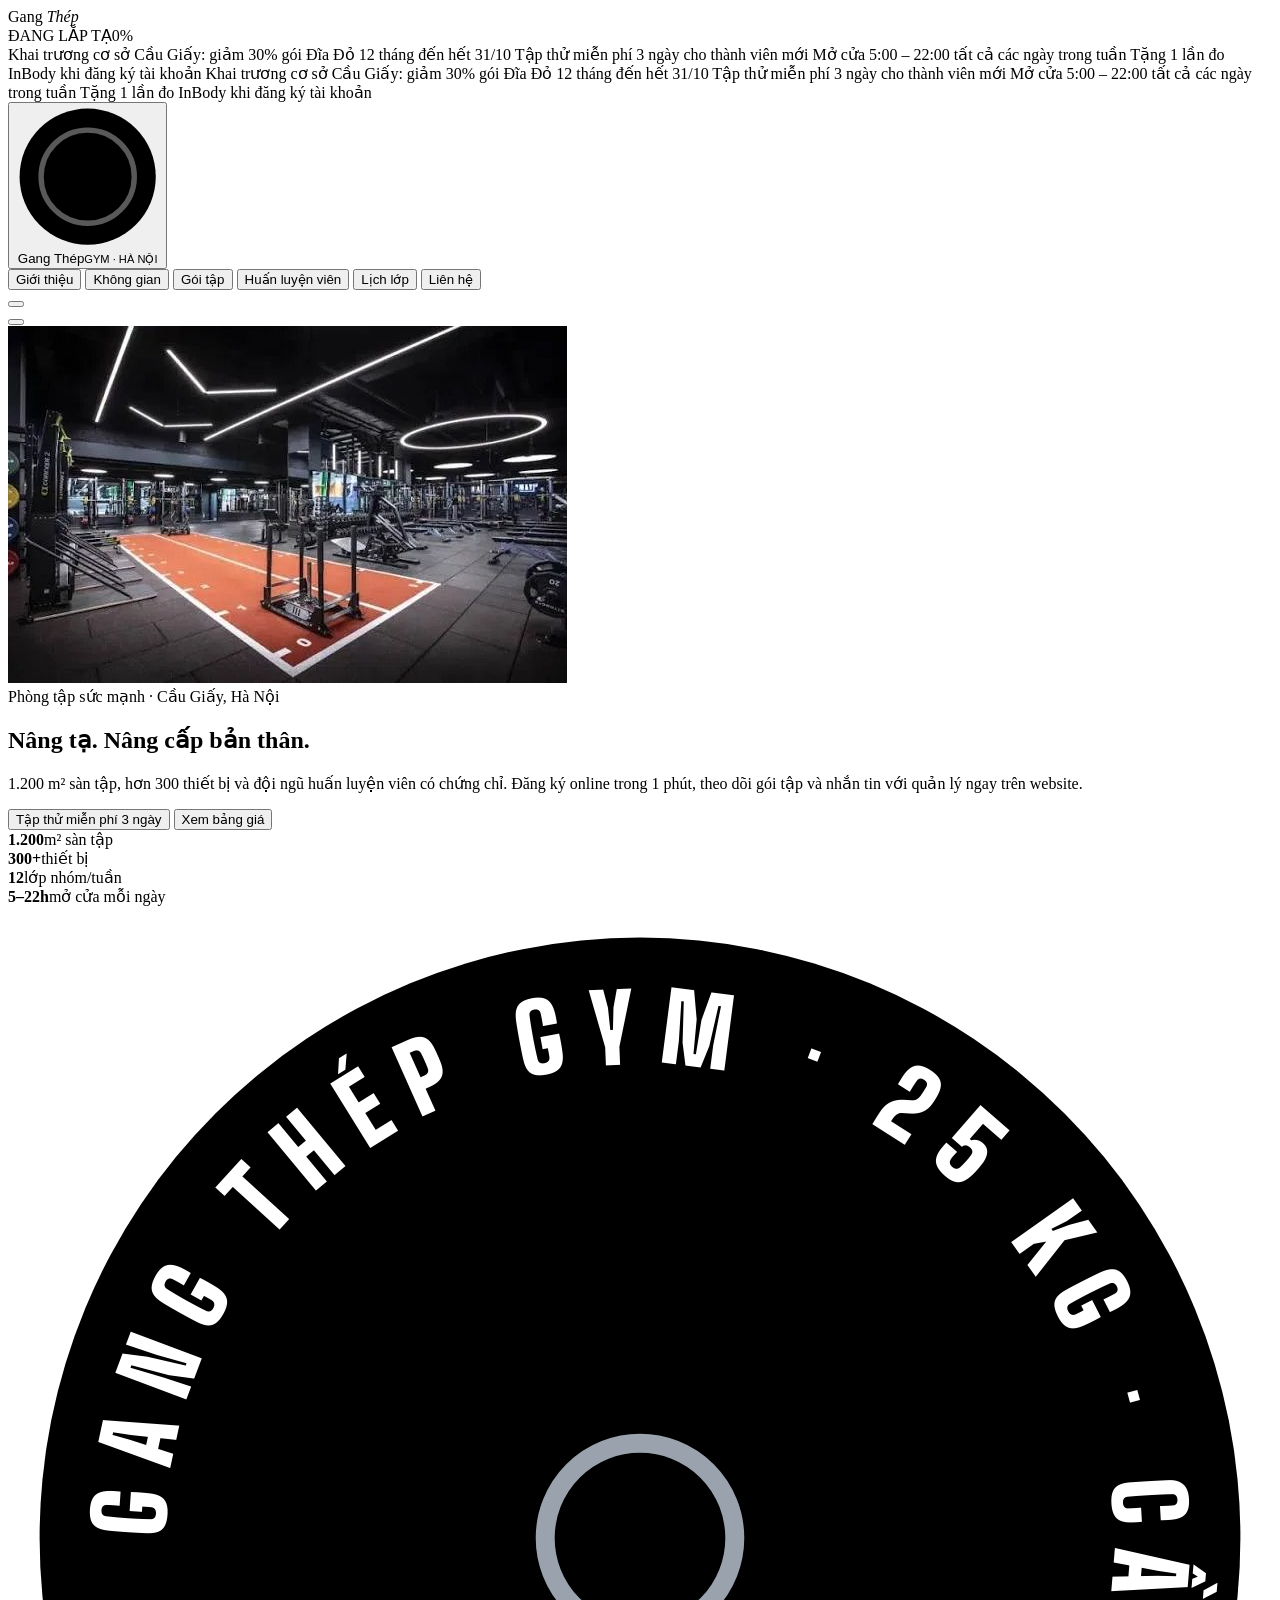
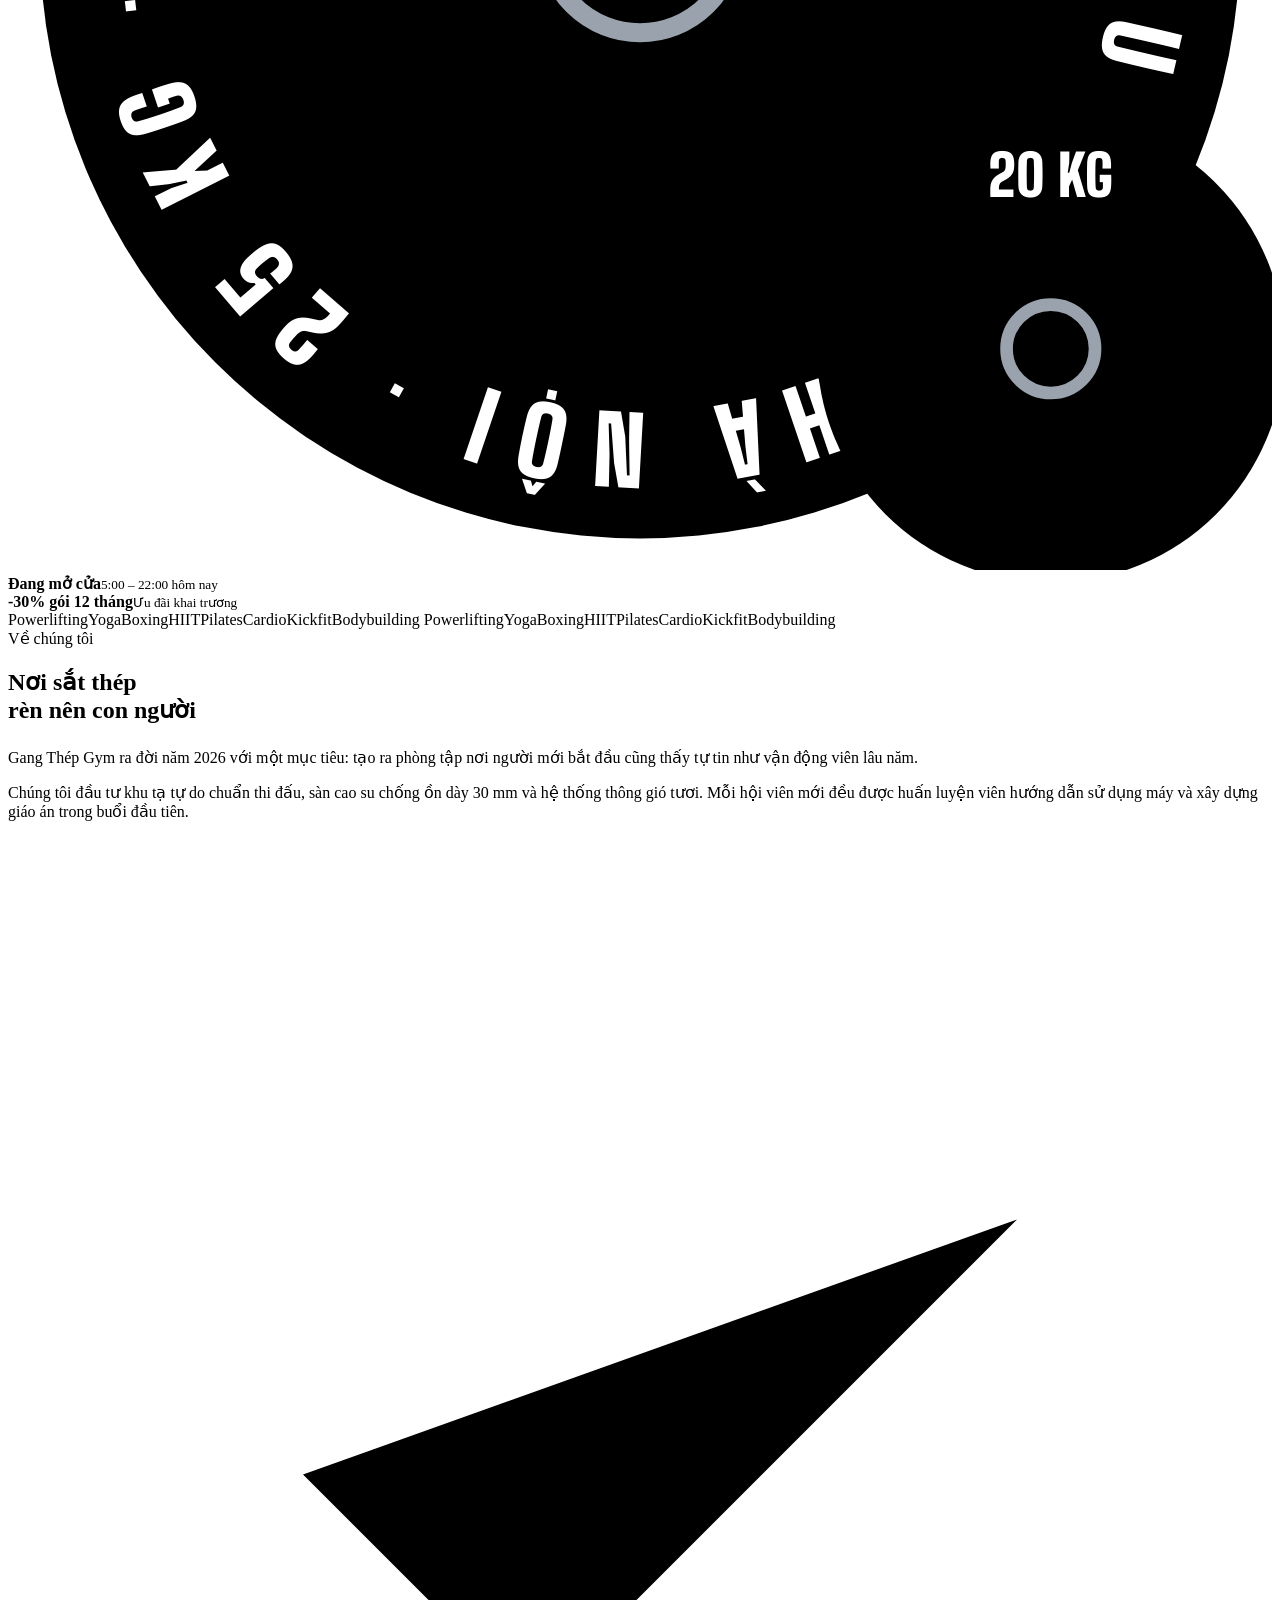
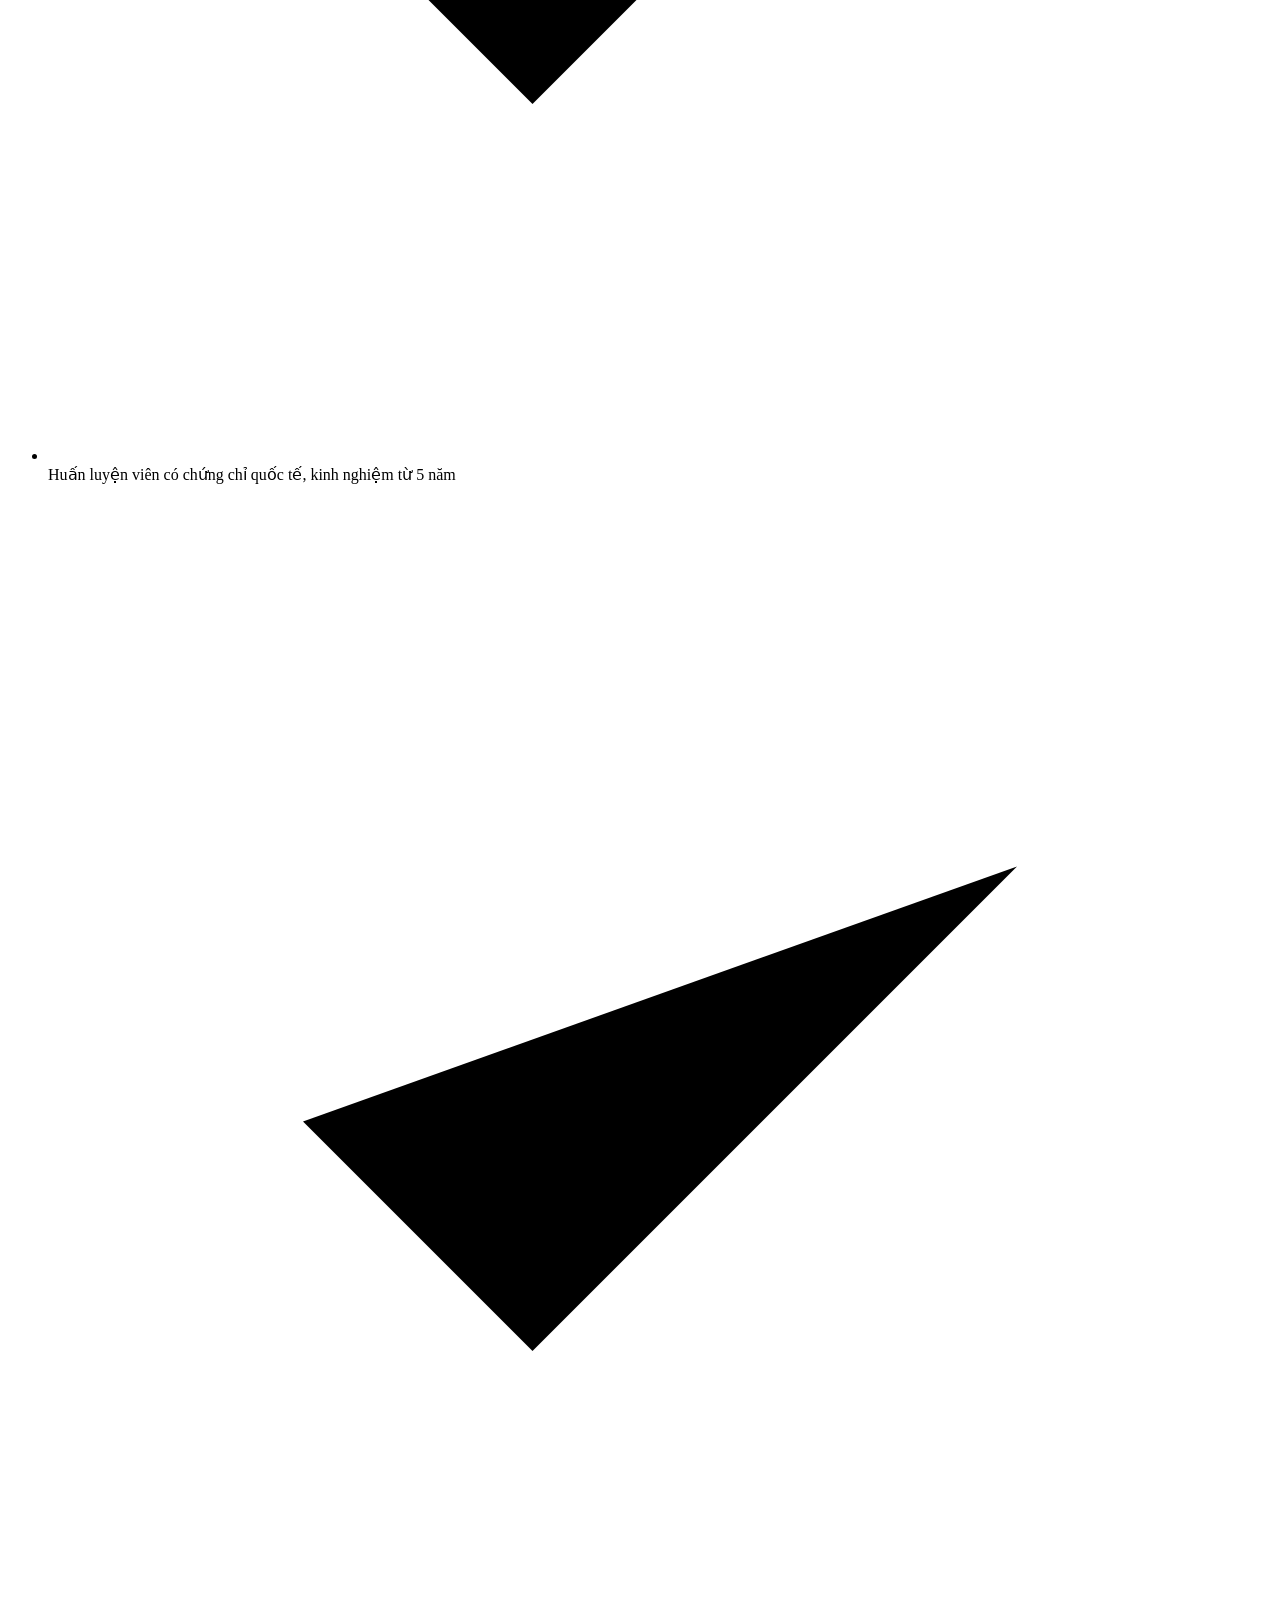
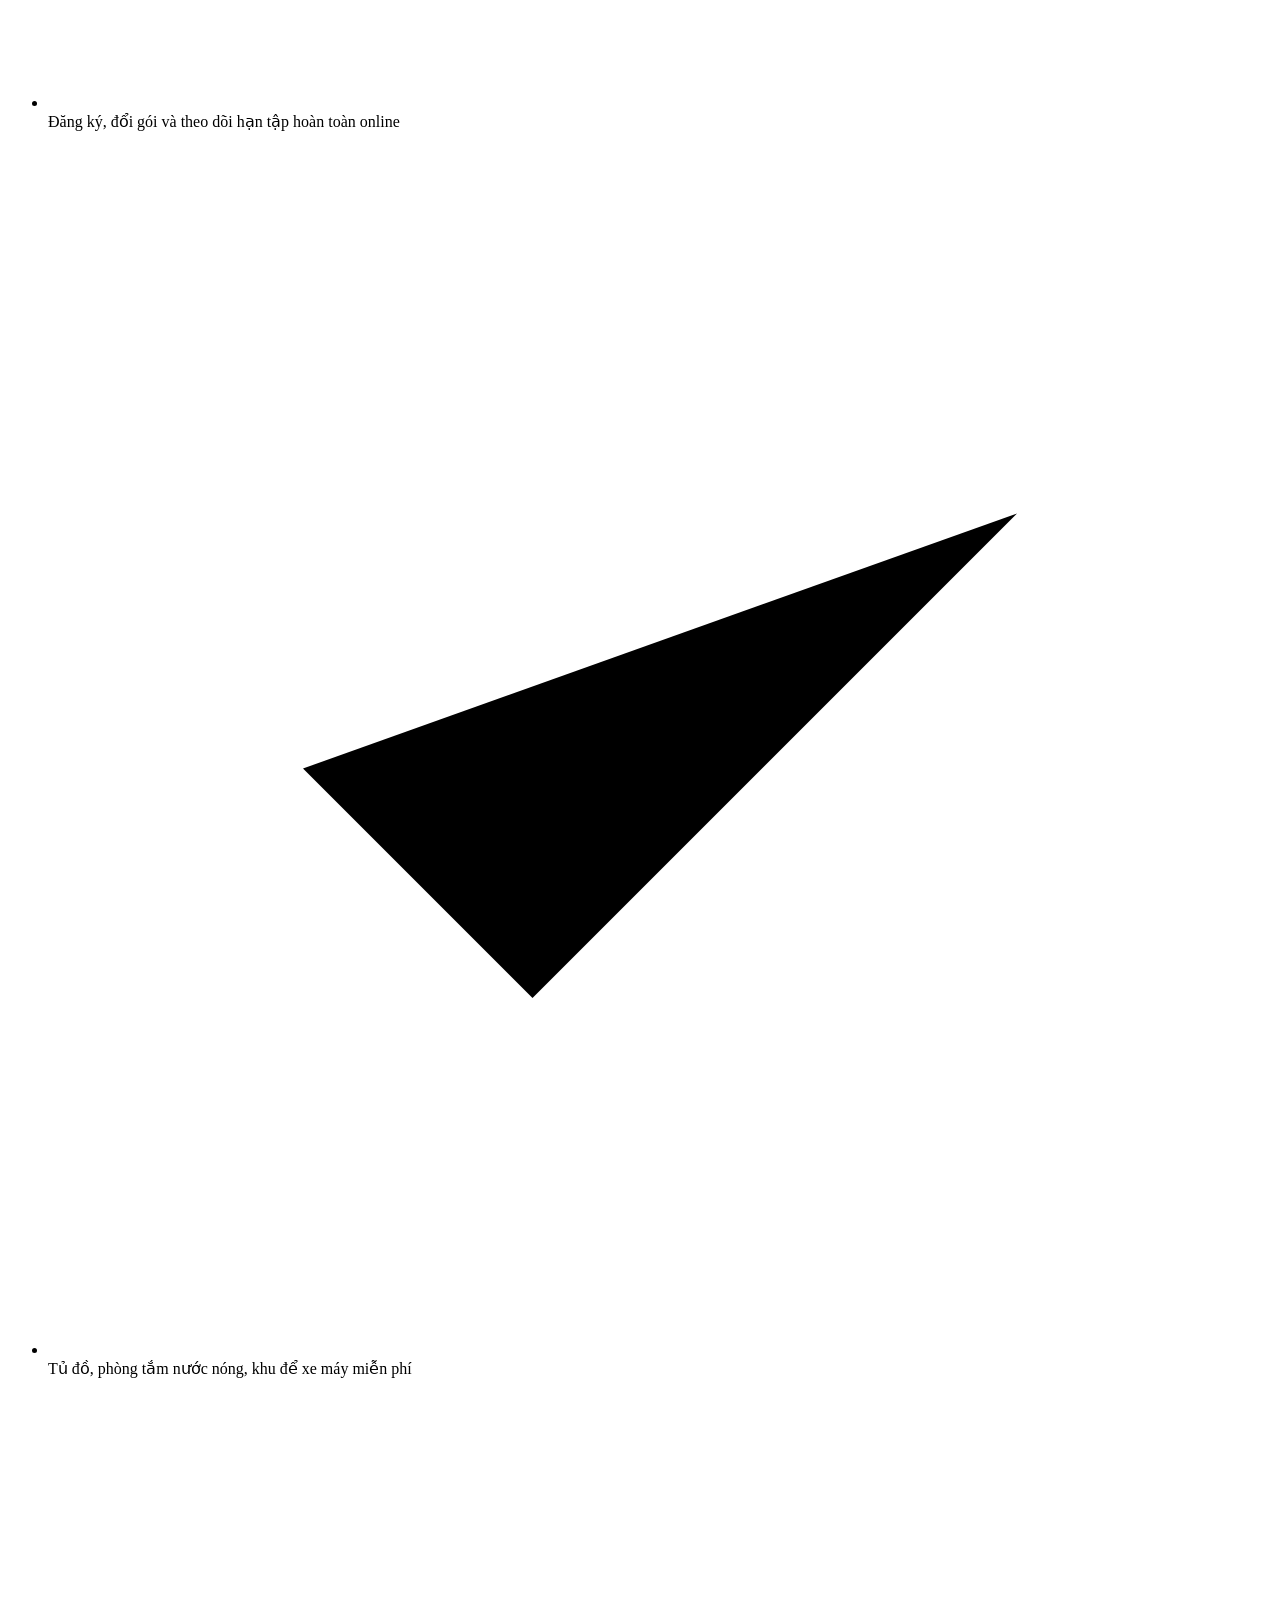
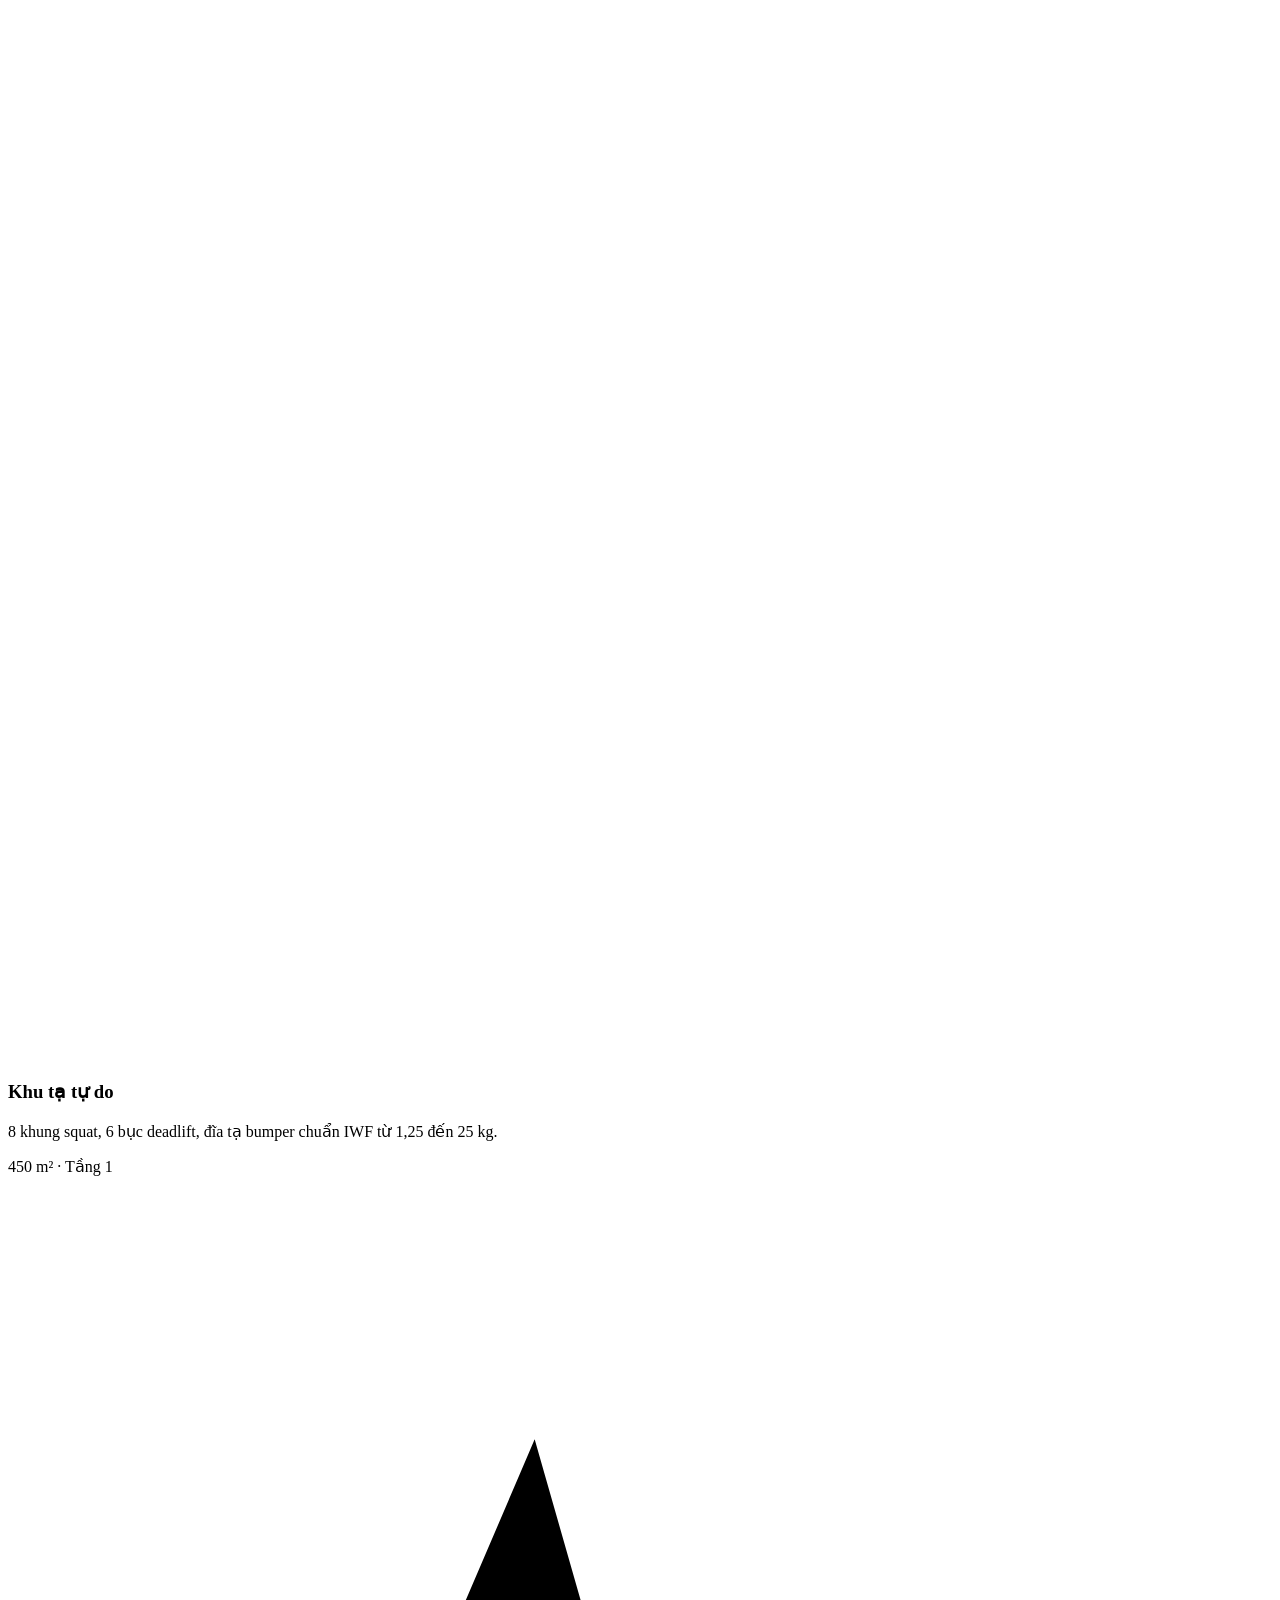
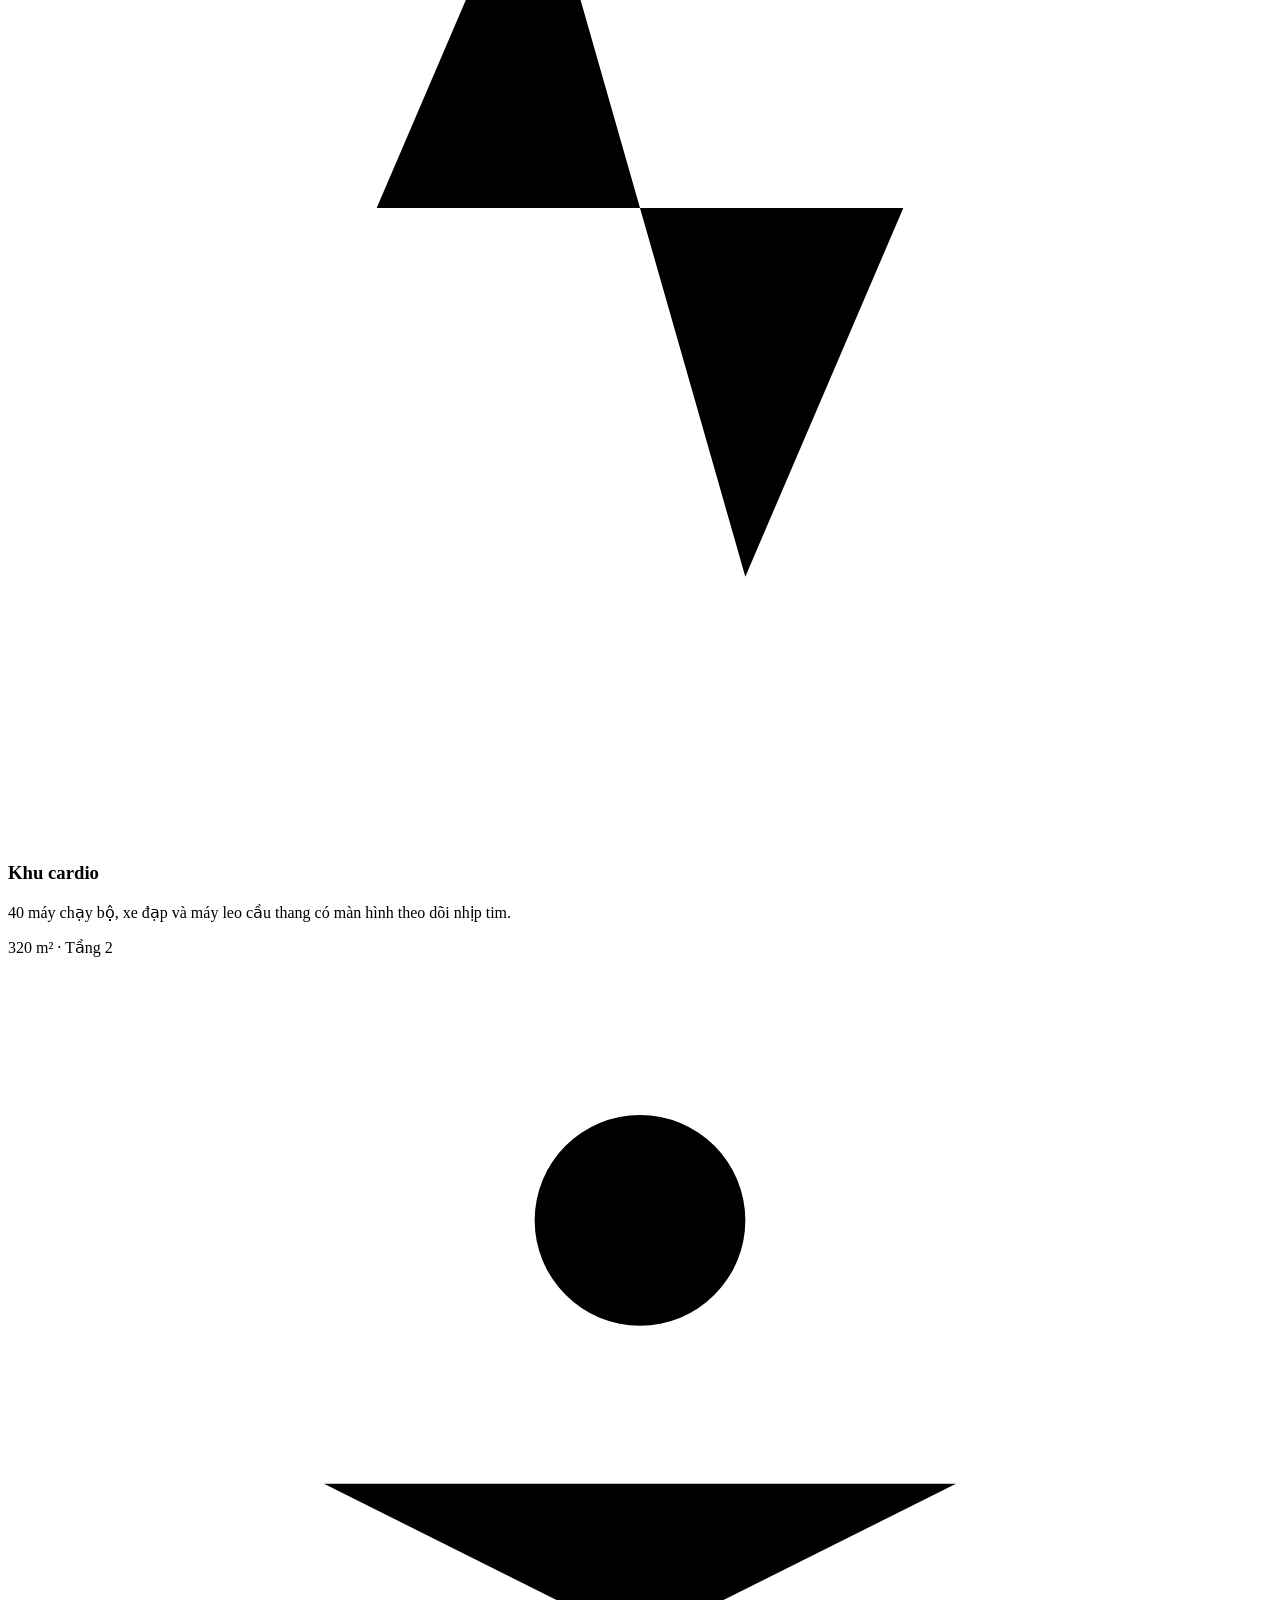
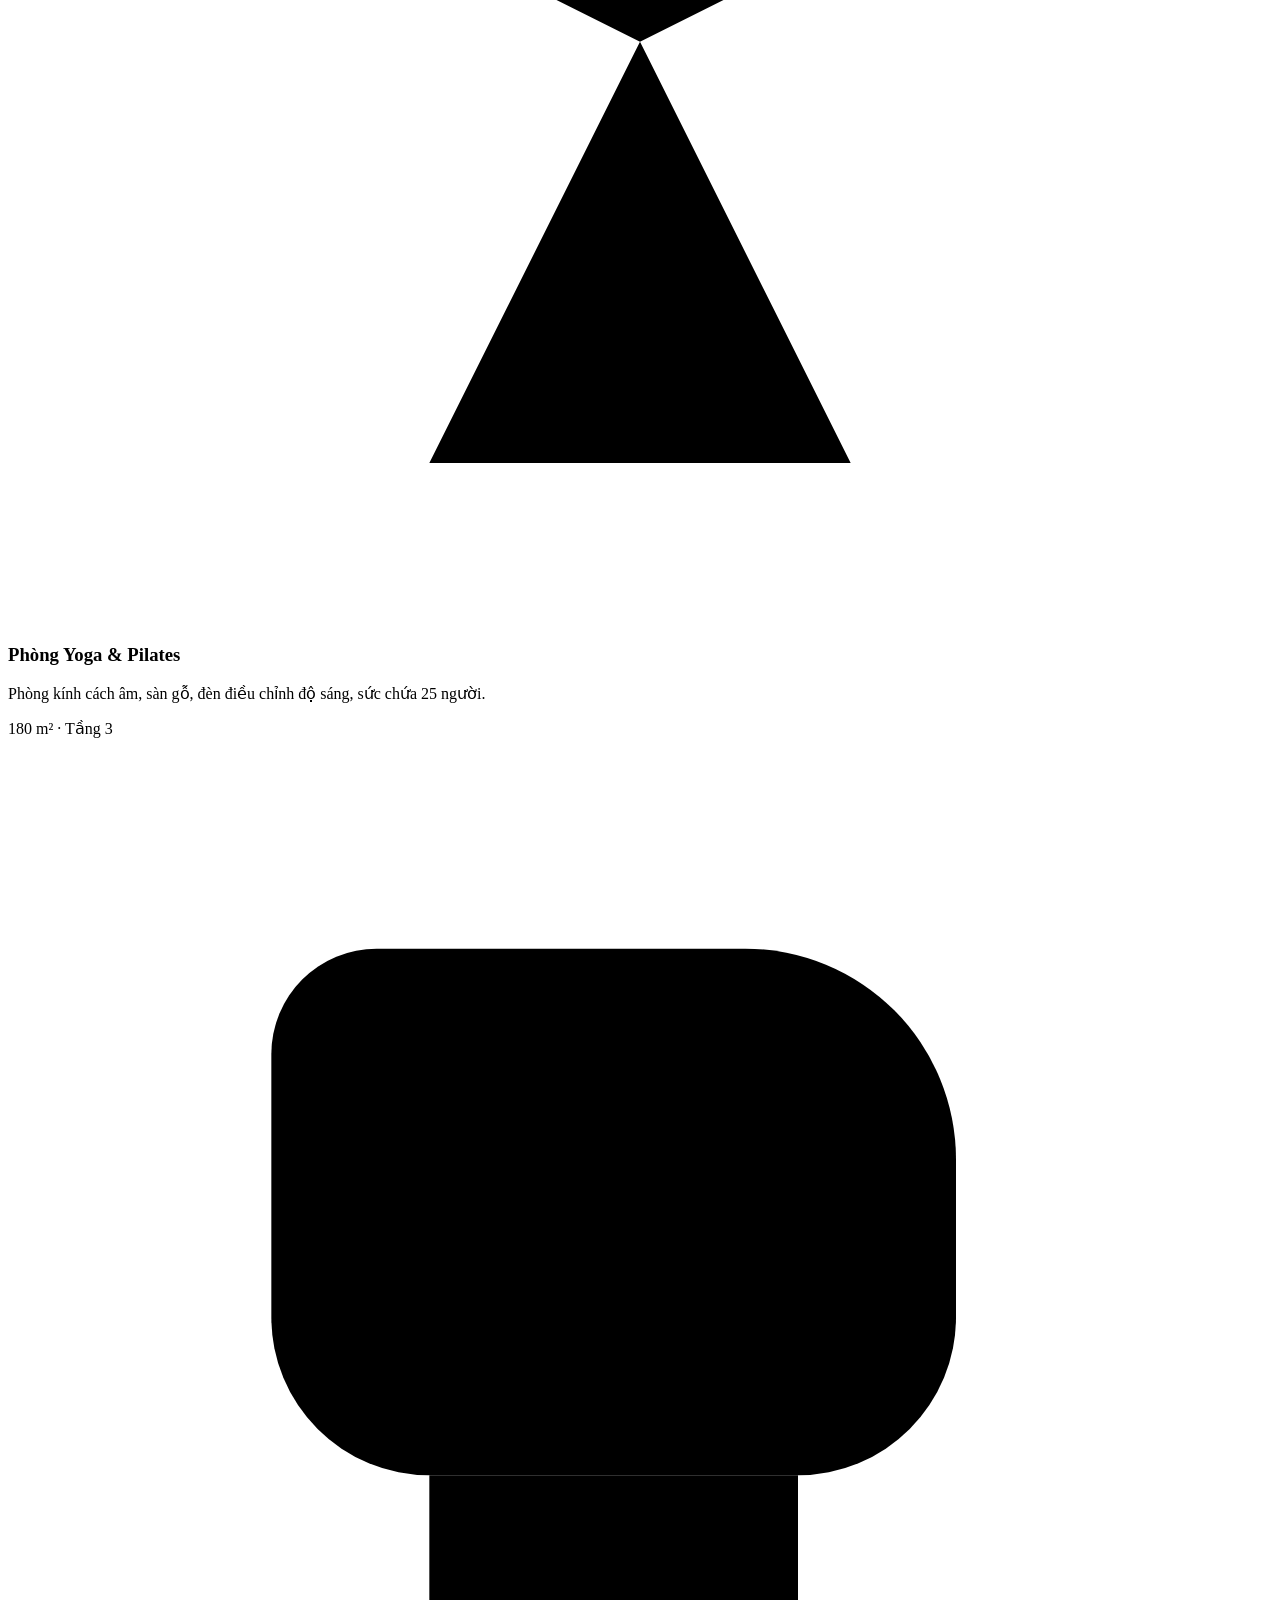
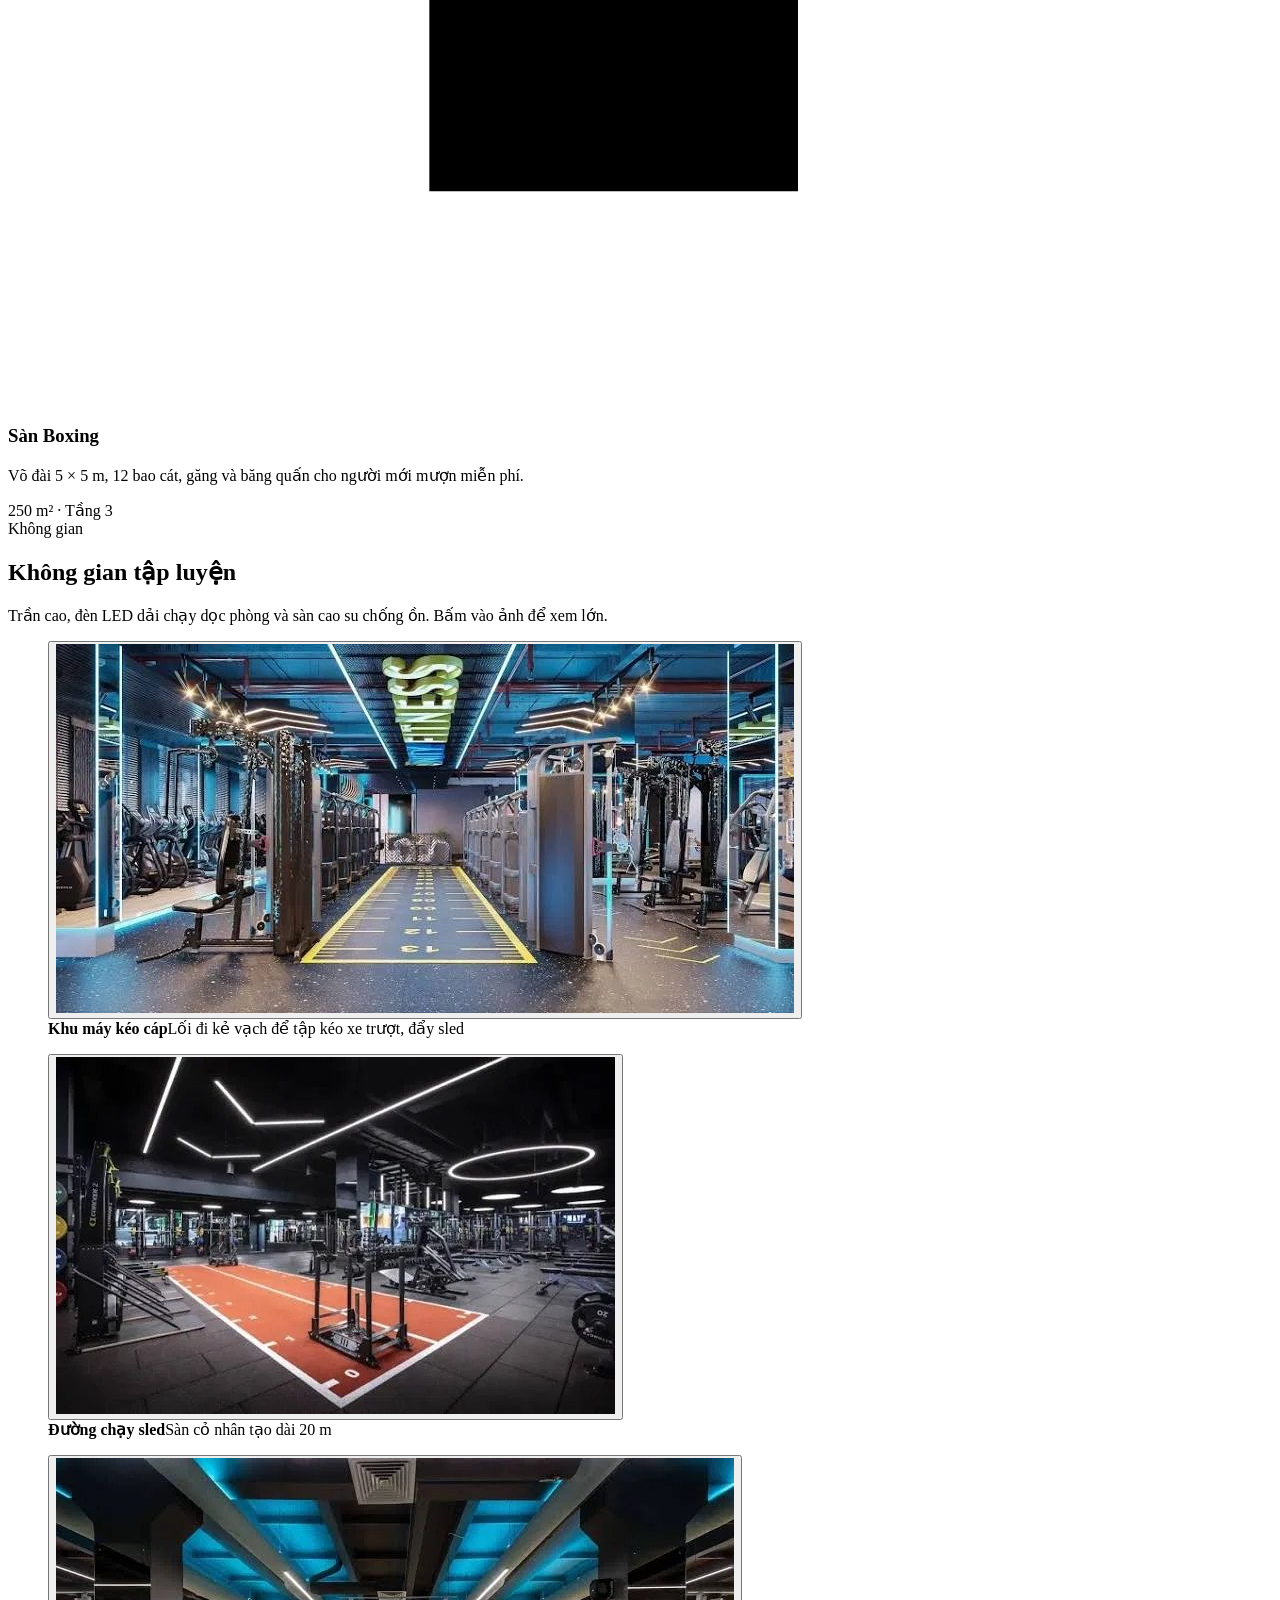
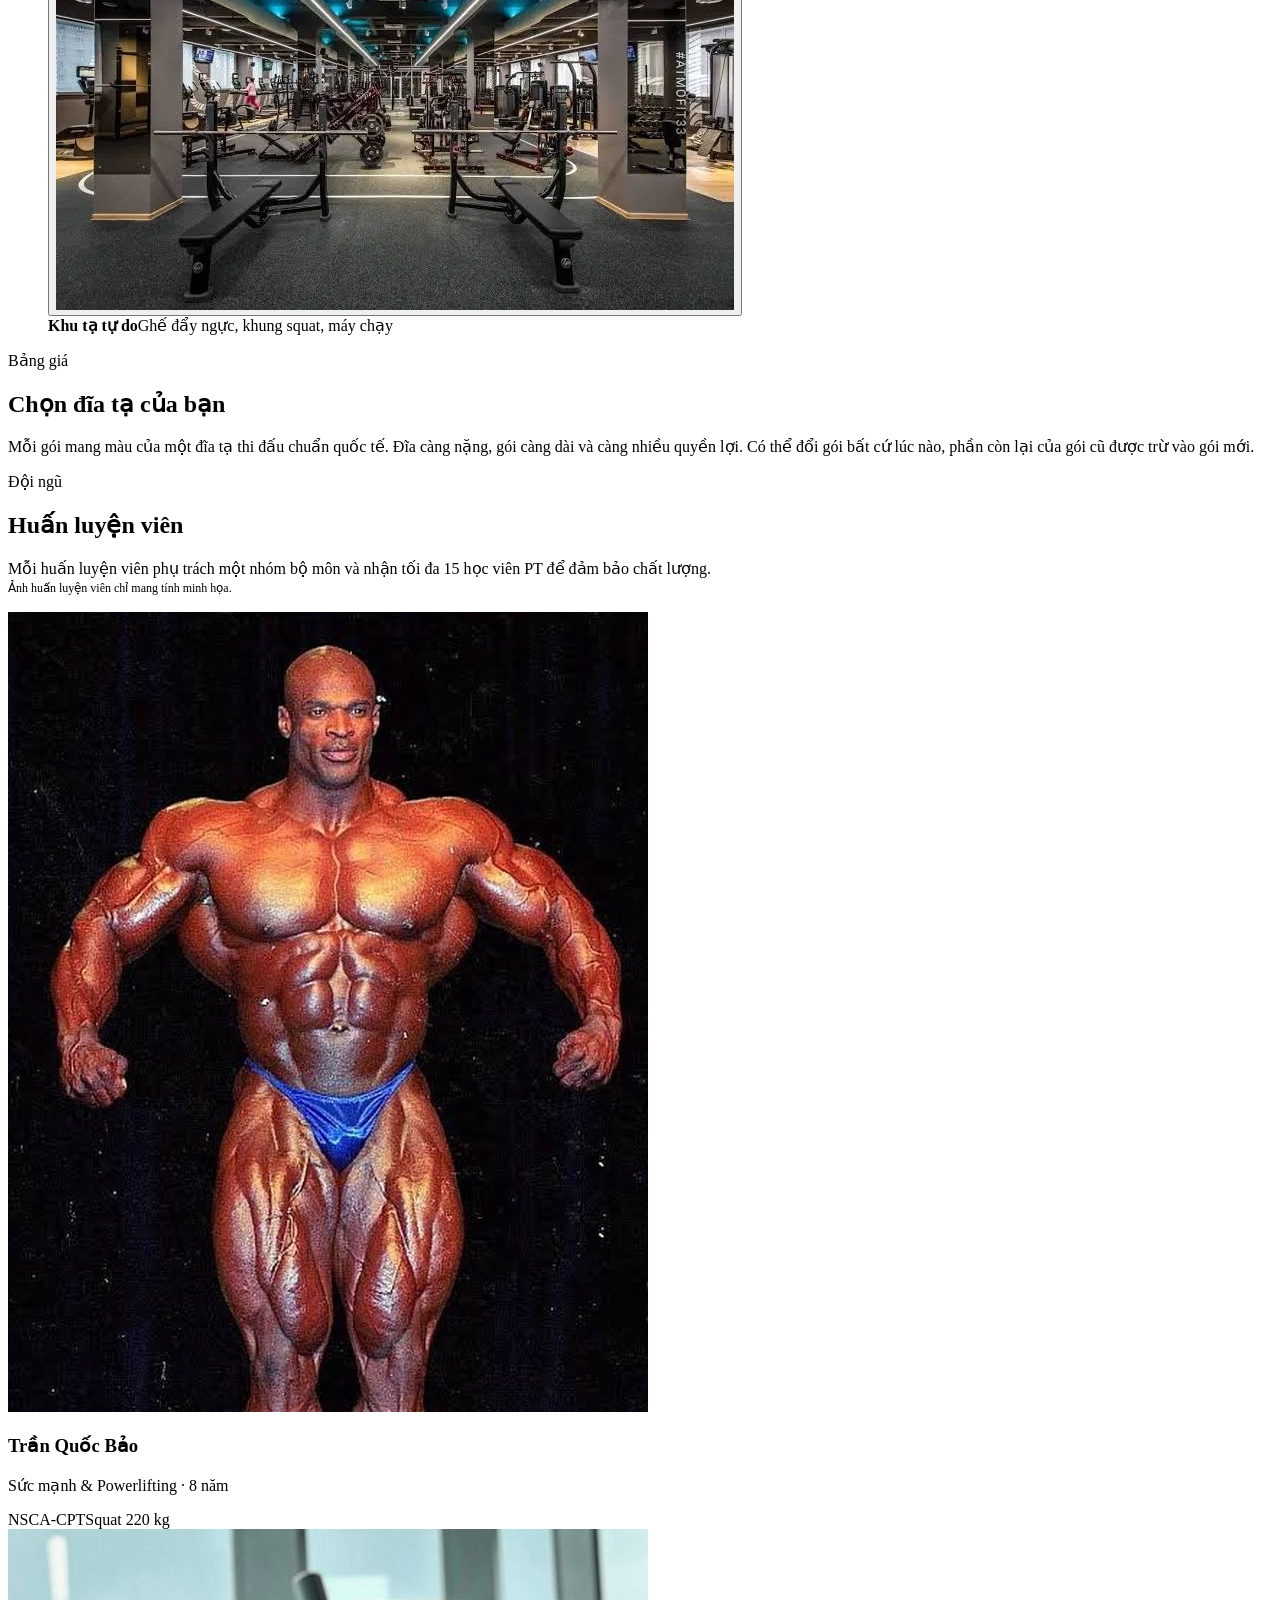
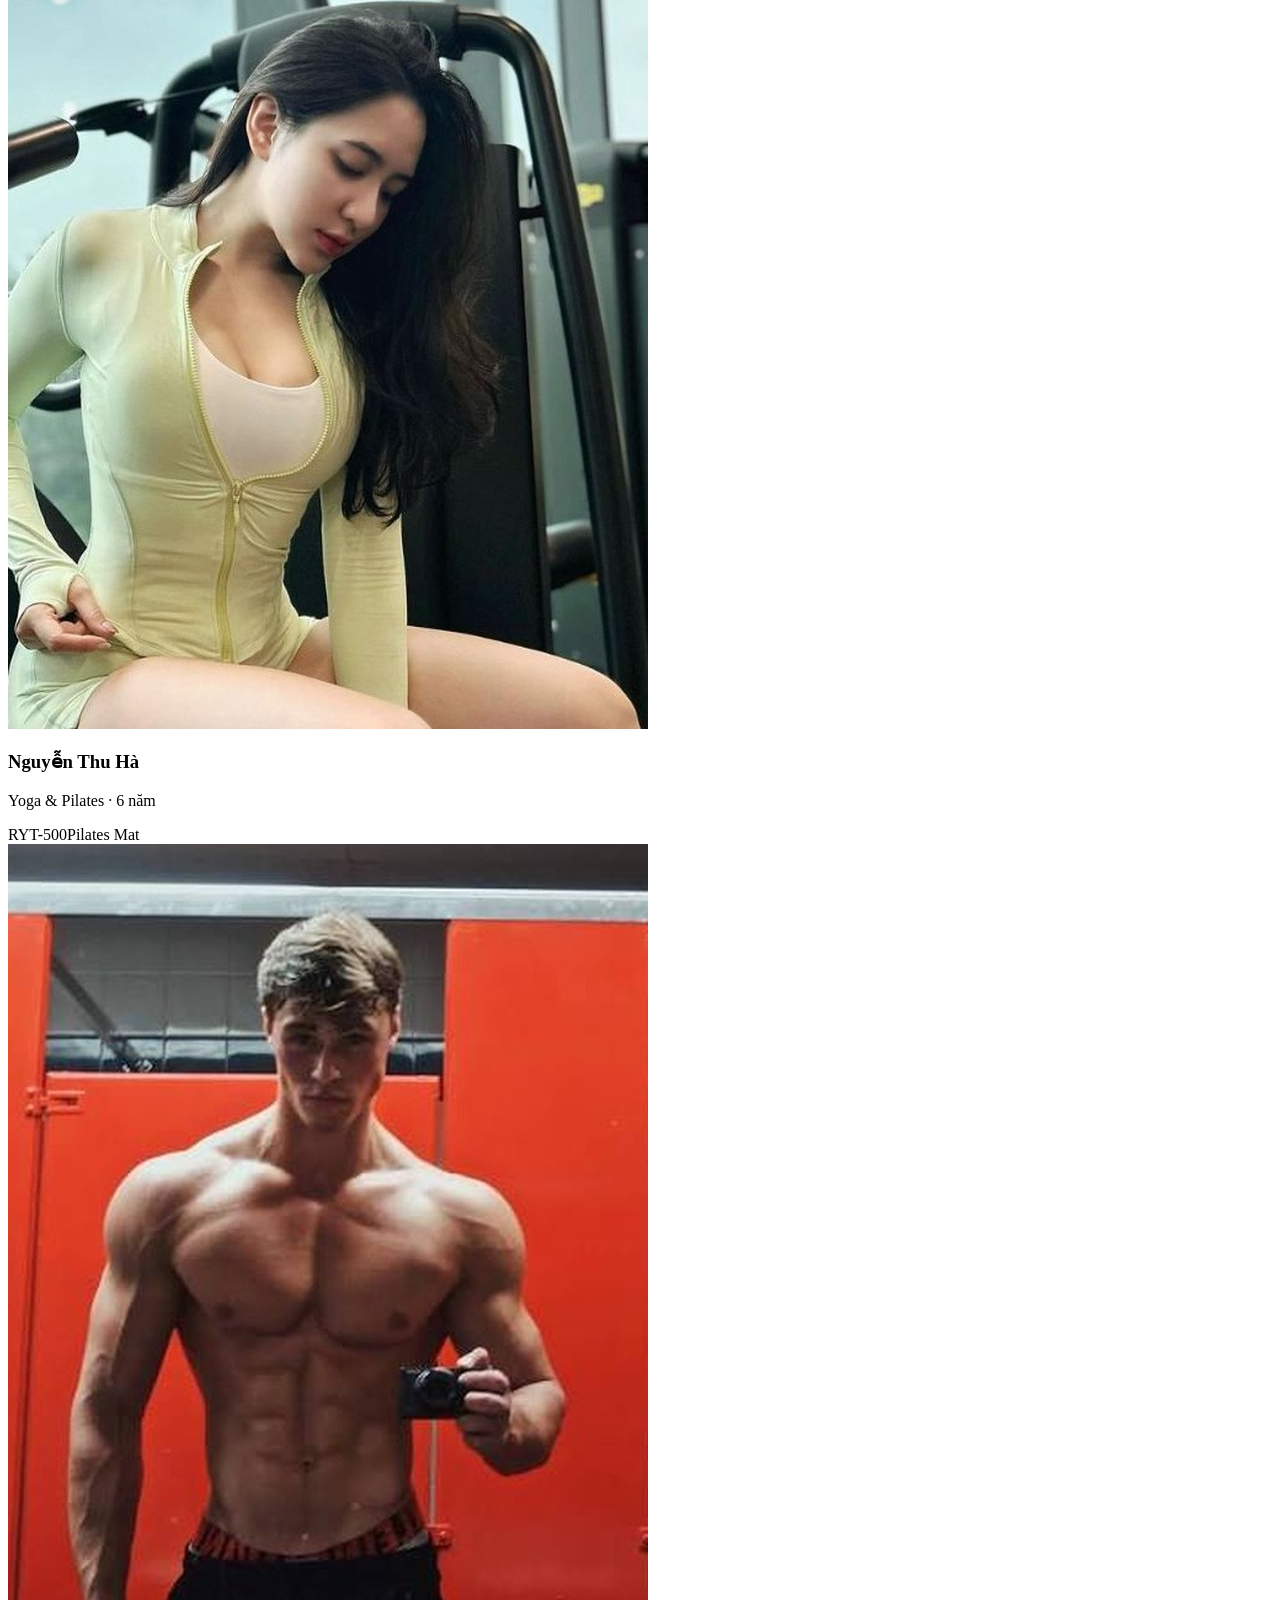
==== index.html @ bff4003a "Update stylesheet links in index.html" ====
<!DOCTYPE html>
<html lang="vi">
<head>
<meta charset="utf-8">
<meta name="viewport" content="width=device-width, initial-scale=1, viewport-fit=cover">
<title>Gang Thép Gym</title>
<meta name="claude:viewport-fit-sides" content="cover">
<meta name="description" content="Gang Thép Gym – phòng tập gym, yoga, boxing tại Cầu Giấy, Hà Nội. Đăng ký tài khoản, chọn gói tập và nhắn tin trực tiếp với quản lý.">
<link rel="preconnect" href="https://fonts.googleapis.com">
<link rel="preconnect" href="https://fonts.gstatic.com" crossorigin>
<link rel="stylesheet" href="https://fonts.googleapis.com/css2?family=Big+Shoulders+Display:wght@700;800;900&family=Be+Vietnam+Pro:wght@400;500;600;700&family=IBM+Plex+Mono:wght@500&display=swap">
<!-- CSS: mỗi thành viên phụ trách một file -->
<link rel="stylesheet" href="base.css">     <!-- Lò Anh Đức: nền tảng, header, footer, form, modal -->
<link rel="stylesheet" href="home.css">     <!-- Nguyễn Chí Bảo Duy: trang chủ -->
<link rel="stylesheet" href="account.css">  <!-- Quản Hoàng Nam: đăng nhập, đăng ký, tài khoản -->
<link rel="stylesheet" href="admin.css">    <!-- Bùi Hoàng Hiệp: quản trị, chat -->
<link rel="stylesheet" href="effects.css">  <!-- Lò Anh Đức: hiệu ứng động -->
</head>
<body>
<!-- ===== MÀN HÌNH CHÀO: thanh đòn được lắp đĩa tạ · Lò Anh Đức ===== -->
<div class="splash" id="splash" aria-hidden="true">
  <div class="barbell-wrap">
    <div class="barbell">
      <span class="rod"></span>
      <span class="sp green l"></span><span class="sp yellow l"></span><span class="sp blue l"></span><span class="sp red l"></span>
      <span class="gap"></span>
      <span class="sp red r"></span><span class="sp blue r"></span><span class="sp yellow r"></span><span class="sp green r"></span>
    </div>
  </div>
  <div class="splash-word"><span>Gang <em>Thép</em></span></div>
  <div class="splash-meta"><span>ĐANG LẮP TẠ</span><i></i><span id="splashPct">0%</span></div>
</div>

<!-- ===== THANH QUẢNG CÁO CHẠY CHỮ · Lò Anh Đức ===== -->
<div class="announce" role="note">
  <div class="announce-track">
    <span>Khai trương cơ sở Cầu Giấy: giảm 30% gói Đĩa Đỏ 12 tháng đến hết 31/10</span>
    <span>Tập thử miễn phí 3 ngày cho thành viên mới</span>
    <span>Mở cửa 5:00 – 22:00 tất cả các ngày trong tuần</span>
    <span>Tặng 1 lần đo InBody khi đăng ký tài khoản</span>
    <span>Khai trương cơ sở Cầu Giấy: giảm 30% gói Đĩa Đỏ 12 tháng đến hết 31/10</span>
    <span>Tập thử miễn phí 3 ngày cho thành viên mới</span>
    <span>Mở cửa 5:00 – 22:00 tất cả các ngày trong tuần</span>
    <span>Tặng 1 lần đo InBody khi đăng ký tài khoản</span>
  </div>
</div>

<!-- ===== HEADER · Lò Anh Đức ===== -->
<header class="site-header" id="siteHeader">
  <div class="wrap">
    <div class="header-inner">
      <button class="logo" data-go="home" aria-label="Về trang chủ Gang Thép Gym">
        <svg class="logo-mark" viewBox="0 0 40 40" aria-hidden="true"><circle cx="20" cy="20" r="19" fill="var(--accent)"/><circle cx="20" cy="20" r="13" fill="none" stroke="#fff" stroke-opacity=".35" stroke-width="1.5"/><circle cx="20" cy="20" r="5" fill="var(--bg)"/></svg>
        <span class="logo-text">Gang Thép<small>GYM · HÀ NỘI</small></span>
      </button>
      <nav class="main-nav" aria-label="Điều hướng trang chủ">
        <button data-scroll="about">Giới thiệu</button>
        <button data-scroll="space">Không gian</button>
        <button data-scroll="plans">Gói tập</button>
        <button data-scroll="trainers">Huấn luyện viên</button>
        <button data-scroll="schedule">Lịch lớp</button>
        <button data-scroll="contact">Liên hệ</button>
      </nav>
      <div class="header-actions">
        <button class="btn btn-ghost btn-icon" id="themeBtn" aria-label="Đổi giao diện sáng/tối"></button>
        <div id="authArea" style="display:flex;gap:8px;align-items:center"></div>
        <button class="btn btn-ghost btn-icon menu-btn" id="menuBtn" aria-label="Mở menu" aria-expanded="false"></button>
      </div>
    </div>
    <nav class="mobile-menu" id="mobileMenu" hidden aria-label="Menu di động">
      <button data-scroll="about">Giới thiệu</button>
      <button data-scroll="space">Không gian</button>
        <button data-scroll="plans">Gói tập</button>
      <button data-scroll="trainers">Huấn luyện viên</button>
      <button data-scroll="schedule">Lịch lớp</button>
      <button data-scroll="contact">Liên hệ</button>
      <div id="mobileAuth" style="display:flex;gap:8px;padding-top:8px"></div>
    </nav>
  </div>
</header>

<!-- ================= TRANG CHỦ · Nguyễn Chí Bảo Duy ================= -->
<main id="view-home" data-view="home">
  <section class="hero">
    <div class="hero-photo" aria-hidden="true"><img src="images/gym-1.jpg" alt=""></div>
    <div class="wrap hero-inner">
      <div>
        <span class="eyebrow">Phòng tập sức mạnh · Cầu Giấy, Hà Nội</span>
        <h1>
          <span class="line"><span>Nâng tạ.</span></span>
          <span class="line"><span>Nâng cấp</span></span>
          <span class="line"><span class="outline">bản thân.</span></span>
        </h1>
        <p class="hero-lead">1.200 m² sàn tập, hơn 300 thiết bị và đội ngũ huấn luyện viên có chứng chỉ. Đăng ký online trong 1 phút, theo dõi gói tập và nhắn tin với quản lý ngay trên website.</p>
        <div class="hero-cta">
          <button class="btn btn-primary btn-lg" data-action="start-trial">Tập thử miễn phí 3 ngày</button>
          <button class="btn btn-lg" data-scroll="plans">Xem bảng giá</button>
        </div>
        <div class="hero-stats">
          <div><b data-count="1200">1.200</b><span>m² sàn tập</span></div>
          <div><b data-count="300" data-suffix="+">300+</b><span>thiết bị</span></div>
          <div><b data-count="12">12</b><span>lớp nhóm/tuần</span></div>
          <div><b>5–22h</b><span>mở cửa mỗi ngày</span></div>
        </div>
      </div>
      <div class="hero-visual" aria-hidden="true">
        <svg viewBox="0 0 400 400">
          <defs><path id="ring" d="M200,200 m-150,0 a150,150 0 1,1 300,0 a150,150 0 1,1 -300,0"/></defs>
          <g class="spin">
            <circle cx="200" cy="200" r="190" fill="var(--plate-red)"/>
            <circle cx="200" cy="200" r="180" fill="none" stroke="rgba(0,0,0,.22)" stroke-width="3"/>
            <circle cx="200" cy="200" r="122" fill="none" stroke="rgba(0,0,0,.22)" stroke-width="3"/>
            <text font-family="Big Shoulders Display, Arial Narrow, sans-serif" font-weight="900" font-size="30" letter-spacing="5" fill="#fff"><textPath href="#ring" textLength="930" lengthAdjust="spacing">GANG THÉP GYM · 25 KG · CẦU GIẤY · HÀ NỘI · 25 KG ·</textPath></text>
            <circle cx="200" cy="200" r="58" fill="rgba(0,0,0,.18)"/>
            <circle cx="200" cy="200" r="30" fill="var(--band)" stroke="#9aa3ad" stroke-width="6"/>
          </g>
          <g class="spin-rev" style="transform-origin:330px 330px">
            <circle cx="330" cy="330" r="74" fill="var(--plate-blue)"/>
            <circle cx="330" cy="330" r="46" fill="none" stroke="rgba(0,0,0,.25)" stroke-width="3"/>
            <circle cx="330" cy="330" r="14" fill="var(--band)" stroke="#9aa3ad" stroke-width="4"/>
            <text x="330" y="282" text-anchor="middle" font-family="Big Shoulders Display, Arial Narrow, sans-serif" font-weight="900" font-size="18" fill="#fff">20 KG</text>
          </g>
        </svg>
        <div class="hero-tag t1"><span class="dot"></span><div><b>Đang mở cửa</b><small>5:00 – 22:00 hôm nay</small></div></div>
        <div class="hero-tag t2"><div><b>-30% gói 12 tháng</b><small>Ưu đãi khai trương</small></div></div>
      </div>
    </div>
  </section>

  <div class="disciplines" aria-hidden="true">
    <div class="track">
      <span>Powerlifting</span><span>Yoga</span><span>Boxing</span><span>HIIT</span><span>Pilates</span><span>Cardio</span><span>Kickfit</span><span>Bodybuilding</span>
      <span>Powerlifting</span><span>Yoga</span><span>Boxing</span><span>HIIT</span><span>Pilates</span><span>Cardio</span><span>Kickfit</span><span>Bodybuilding</span>
    </div>
  </div>

  <!-- Giới thiệu -->
  <section class="section" id="about">
    <div class="wrap about-grid">
      <div class="about-text">
        <span class="eyebrow">Về chúng tôi</span>
        <h2 class="section-title">Nơi sắt thép<br>rèn nên con người</h2>
        <p style="margin-top:24px">Gang Thép Gym ra đời năm 2026 với một mục tiêu: tạo ra phòng tập nơi người mới bắt đầu cũng thấy tự tin như vận động viên lâu năm.</p>
        <p>Chúng tôi đầu tư khu tạ tự do chuẩn thi đấu, sàn cao su chống ồn dày 30 mm và hệ thống thông gió tươi. Mỗi hội viên mới đều được huấn luyện viên hướng dẫn sử dụng máy và xây dựng giáo án trong buổi đầu tiên.</p>
        <ul class="checklist">
          <li><svg class="icon" viewBox="0 0 24 24"><path d="m5 12.5 4.5 4.5L19 7.5"/></svg><span>Huấn luyện viên có chứng chỉ quốc tế, kinh nghiệm từ 5 năm</span></li>
          <li><svg class="icon" viewBox="0 0 24 24"><path d="m5 12.5 4.5 4.5L19 7.5"/></svg><span>Đăng ký, đổi gói và theo dõi hạn tập hoàn toàn online</span></li>
          <li><svg class="icon" viewBox="0 0 24 24"><path d="m5 12.5 4.5 4.5L19 7.5"/></svg><span>Tủ đồ, phòng tắm nước nóng, khu để xe máy miễn phí</span></li>
        </ul>
      </div>
      <div class="facilities">
        <article class="facility" style="--c:var(--plate-red)">
          <div class="facility-icon"><svg class="icon" viewBox="0 0 24 24"><path d="M6.5 6.5v11M17.5 6.5v11M3.5 9v6M20.5 9v6M6.5 12h11"/></svg></div>
          <h3>Khu tạ tự do</h3><p>8 khung squat, 6 bục deadlift, đĩa tạ bumper chuẩn IWF từ 1,25 đến 25 kg.</p><span class="meta">450 m² · Tầng 1</span>
        </article>
        <article class="facility" style="--c:var(--plate-blue)">
          <div class="facility-icon"><svg class="icon" viewBox="0 0 24 24"><path d="M3 12h4l3-7 4 14 3-7h4"/></svg></div>
          <h3>Khu cardio</h3><p>40 máy chạy bộ, xe đạp và máy leo cầu thang có màn hình theo dõi nhịp tim.</p><span class="meta">320 m² · Tầng 2</span>
        </article>
        <article class="facility" style="--c:var(--plate-yellow)">
          <div class="facility-icon"><svg class="icon" viewBox="0 0 24 24"><circle cx="12" cy="5" r="2"/><path d="M12 7v6M6 10l6 3 6-3M8 21l4-8 4 8"/></svg></div>
          <h3>Phòng Yoga &amp; Pilates</h3><p>Phòng kính cách âm, sàn gỗ, đèn điều chỉnh độ sáng, sức chứa 25 người.</p><span class="meta">180 m² · Tầng 3</span>
        </article>
        <article class="facility" style="--c:var(--plate-green)">
          <div class="facility-icon"><svg class="icon" viewBox="0 0 24 24"><path d="M7 4h7a4 4 0 0 1 4 4v3a3 3 0 0 1-3 3H8a3 3 0 0 1-3-3V6a2 2 0 0 1 2-2Z"/><path d="M8 14v6h7v-6M5 8h3"/></svg></div>
          <h3>Sàn Boxing</h3><p>Võ đài 5 × 5 m, 12 bao cát, găng và băng quấn cho người mới mượn miễn phí.</p><span class="meta">250 m² · Tầng 3</span>
        </article>
      </div>
    </div>
  </section>


  <!-- Không gian tập luyện (thư viện ảnh) -->
  <section class="section section-alt" id="space">
    <div class="wrap">
      <div class="section-head">
        <div><span class="eyebrow">Không gian</span><h2 class="section-title">Không gian tập luyện</h2></div>
        <p class="section-desc">Trần cao, đèn LED dải chạy dọc phòng và sàn cao su chống ồn. Bấm vào ảnh để xem lớn.</p>
      </div>
      <div class="gallery">
        <figure class="g-item g-big"><button data-action="lightbox" data-index="0" aria-label="Phóng to ảnh khu máy kéo cáp"><img src="images/gym-2.jpg" alt="Lối đi kẻ vạch giữa hai dãy máy kéo cáp, đèn LED xanh trên trần" loading="lazy"></button>
          <figcaption><b>Khu máy kéo cáp</b><span>Lối đi kẻ vạch để tập kéo xe trượt, đẩy sled</span></figcaption></figure>
        <figure class="g-item"><button data-action="lightbox" data-index="1" aria-label="Phóng to ảnh đường chạy sled"><img src="images/gym-1.jpg" alt="Đường chạy sled màu đỏ chạy giữa khu tạ" loading="lazy"></button>
          <figcaption><b>Đường chạy sled</b><span>Sàn cỏ nhân tạo dài 20 m</span></figcaption></figure>
        <figure class="g-item"><button data-action="lightbox" data-index="2" aria-label="Phóng to ảnh khu tạ tự do"><img src="images/gym-3.jpg" alt="Dãy ghế đẩy ngực và khung tạ dưới trần đèn xanh" loading="lazy"></button>
          <figcaption><b>Khu tạ tự do</b><span>Ghế đẩy ngực, khung squat, máy chạy</span></figcaption></figure>
      </div>
    </div>
  </section>

  <!-- Gói tập -->
  <section class="section" id="plans">
    <div class="wrap">
      <div class="section-head">
        <div><span class="eyebrow">Bảng giá</span><h2 class="section-title">Chọn đĩa tạ của bạn</h2></div>
        <p class="section-desc">Mỗi gói mang màu của một đĩa tạ thi đấu chuẩn quốc tế. Đĩa càng nặng, gói càng dài và càng nhiều quyền lợi. Có thể đổi gói bất cứ lúc nào, phần còn lại của gói cũ được trừ vào gói mới.</p>
      </div>
      <div class="plans" id="planGrid"></div>
    </div>
  </section>

  <!-- HLV -->
  <section class="section section-alt" id="trainers">
    <div class="wrap">
      <div class="section-head">
        <div><span class="eyebrow">Đội ngũ</span><h2 class="section-title">Huấn luyện viên</h2></div>
        <p class="section-desc">Mỗi huấn luyện viên phụ trách một nhóm bộ môn và nhận tối đa 15 học viên PT để đảm bảo chất lượng.<br><small style="font-size:12px">Ảnh huấn luyện viên chỉ mang tính minh họa.</small></p>
      </div>
      <div class="trainers">
        <article class="trainer"><div class="trainer-art has-photo" style="--c:var(--plate-red)"><img src="images/pt-quocbao.jpg" alt="Huấn luyện viên Trần Quốc Bảo" loading="lazy"></div><div class="trainer-body"><h3>Trần Quốc Bảo</h3><p>Sức mạnh &amp; Powerlifting · 8 năm</p><div class="tags"><span class="tag">NSCA-CPT</span><span class="tag">Squat 220 kg</span></div></div></article>
        <article class="trainer"><div class="trainer-art has-photo" style="--c:var(--plate-blue)"><img src="images/pt-nu.jpg" alt="Huấn luyện viên Nguyễn Thu Hà" loading="lazy"></div><div class="trainer-body"><h3>Nguyễn Thu Hà</h3><p>Yoga &amp; Pilates · 6 năm</p><div class="tags"><span class="tag">RYT-500</span><span class="tag">Pilates Mat</span></div></div></article>
        <article class="trainer"><div class="trainer-art has-photo" style="--c:var(--plate-yellow)"><img src="images/pt-minhkhoa.jpg" alt="Huấn luyện viên Lê Minh Khoa" loading="lazy"></div><div class="trainer-body"><h3>Lê Minh Khoa</h3><p>Giảm mỡ &amp; HIIT · 5 năm</p><div class="tags"><span class="tag">ACE-CPT</span><span class="tag">Dinh dưỡng</span></div></div></article>
        <article class="trainer"><div class="trainer-art has-photo" style="--c:var(--plate-green)"><img src="images/pt-hoanglong.jpg" alt="Huấn luyện viên Phạm Hoàng Long" loading="lazy"></div><div class="trainer-body"><h3>Phạm Hoàng Long</h3><p>Boxing &amp; Kickfit · 7 năm</p><div class="tags"><span class="tag">HLV Boxing cấp 2</span></div></div></article>
      </div>
    </div>
  </section>

  <!-- Lịch lớp -->
  <section class="section" id="schedule">
    <div class="wrap">
      <div class="section-head">
        <div><span class="eyebrow">Lớp nhóm</span><h2 class="section-title">Lịch tuần này</h2></div>
        <p class="section-desc">Lớp nhóm miễn phí cho gói Đĩa Xanh dương và Đĩa Đỏ. Gói khác đăng ký lẻ 50.000 ₫/buổi tại quầy.</p>
      </div>
      <div class="schedule-wrap"><div class="schedule" id="scheduleGrid"></div></div>
    </div>
  </section>

  <!-- Liên hệ -->
  <section class="section" id="contact">
    <div class="wrap">
      <div class="section-head">
        <div><span class="eyebrow">Liên hệ &amp; hỗ trợ</span><h2 class="section-title">Ghé thăm chúng tôi</h2></div>
        <p class="section-desc">Gọi hotline để được tư vấn ngay, hoặc để lại lời nhắn, quản lý sẽ gọi lại trong giờ làm việc.</p>
      </div>
      <div class="contact-grid">
        <div class="contact-card" id="contactCard"></div>
        <div class="form-card">
          <h3>Để lại lời nhắn</h3>
          <p>Chúng tôi phản hồi trong vòng 2 giờ làm việc.</p>
          <form class="form" id="contactForm" novalidate>
            <div class="field"><label for="ct-name">Họ và tên</label><input id="ct-name" name="name" placeholder="Nguyễn Văn A"><span class="err"></span></div>
            <div class="field"><label for="ct-phone">Số điện thoại</label><input id="ct-phone" name="phone" inputmode="numeric" placeholder="09xx xxx xxx"><span class="err"></span></div>
            <div class="field full"><label for="ct-topic">Bạn cần hỗ trợ về</label>
              <select id="ct-topic" name="topic"><option>Tư vấn gói tập</option><option>Đăng ký tập thử</option><option>Thuê huấn luyện viên cá nhân</option><option>Góp ý dịch vụ</option></select></div>
            <div class="field full"><label for="ct-msg">Lời nhắn</label><textarea id="ct-msg" name="message" placeholder="Ví dụ: Mình muốn tập giảm cân buổi tối, nên chọn gói nào?"></textarea><span class="err"></span></div>
            <div class="field full"><button class="btn btn-primary btn-lg btn-block" type="submit">Gửi lời nhắn</button></div>
          </form>
        </div>
      </div>
    </div>
  </section>
</main>

<!-- ================= CÁC TRANG DO JAVASCRIPT VẼ =================
     view-login, view-register, view-account: Quản Hoàng Nam (js/auth.js, js/member.js)
     view-admin: Bùi Hoàng Hiệp (js/admin.js) -->
<main id="view-login" data-view="login" hidden></main>
<main id="view-register" data-view="register" hidden></main>
<main id="view-account" data-view="account" hidden></main>
<main id="view-admin" data-view="admin" hidden></main>

<!-- ===== FOOTER · Lò Anh Đức ===== -->
<footer class="site-footer">
  <div class="wrap footer-inner">
    <div>
      <div class="logo-text" style="font-size:28px">Gang Thép<small>GYM · HÀ NỘI</small></div>
      <p style="max-width:34ch;margin:16px 0 0">Phòng tập sức mạnh dành cho mọi người, từ buổi đầu tiên đến kỷ lục cá nhân tiếp theo.</p>
    </div>
    <div><h4>Khám phá</h4><ul><li><button data-scroll="about">Giới thiệu</button></li><li><button data-scroll="space">Không gian</button></li><li><button data-scroll="plans">Bảng giá</button></li><li><button data-scroll="trainers">Huấn luyện viên</button></li><li><button data-scroll="schedule">Lịch lớp</button></li></ul></div>
    <div><h4>Tài khoản</h4><ul><li><button data-go="register">Đăng ký</button></li><li><button data-go="login">Đăng nhập</button></li><li><button data-go="account">Gói của tôi</button></li><li><button data-action="open-chat">Nhắn tin quản lý</button></li></ul></div>
    <div><h4>Liên hệ</h4><ul id="footerContact"></ul></div>
  </div>
  <div class="wrap"><div class="footer-bottom"><span>© 2026 Gang Thép Gym · Bài tập lớn môn Thiết kế Web · Nhóm: Lò Anh Đức (trưởng nhóm), Nguyễn Chí Bảo Duy, Quản Hoàng Nam, Bùi Hoàng Hiệp</span><button class="link" data-action="reset" style="color:var(--band-muted);font-weight:500">Khôi phục dữ liệu mẫu</button></div></div>
</footer>

<!-- ===== CHAT VỚI QUẢN LÝ · Bùi Hoàng Hiệp ===== -->
<button class="chat-fab" id="chatFab" data-action="toggle-chat" aria-label="Nhắn tin với quản lý"></button>
<section class="chat-panel" id="chatPanel" hidden aria-label="Nhắn tin với quản lý"></section>

<div id="modalRoot"></div>
<div class="toasts" id="toasts" aria-live="polite"></div>

<!-- JavaScript: thứ tự nạp quan trọng. core.js đầu tiên, main.js cuối cùng. -->
<script src="js/core.js"></script>     <!-- Lò Anh Đức: cấu hình, tiện ích, modal, đăng ký sự kiện -->
<script src="js/data.js"></script>     <!-- Bùi Hoàng Hiệp: cơ sở dữ liệu, nghiệp vụ gói tập -->
<script src="js/effects.js"></script>  <!-- Lò Anh Đức: màn hình chào, quảng cáo, xem ảnh -->
<script src="js/home.js"></script>     <!-- Nguyễn Chí Bảo Duy: trang chủ, form liên hệ -->
<script src="js/auth.js"></script>     <!-- Quản Hoàng Nam: đăng nhập, đăng ký -->
<script src="js/member.js"></script>   <!-- Quản Hoàng Nam: tài khoản, gói đã đăng ký, đổi gói -->
<script src="js/admin.js"></script>    <!-- Bùi Hoàng Hiệp: trang quản trị -->
<script src="js/chat.js"></script>     <!-- Bùi Hoàng Hiệp: nhắn tin với quản lý -->
<script src="js/main.js"></script>     <!-- Lò Anh Đức: điều hướng, khởi động -->
</body>
</html>
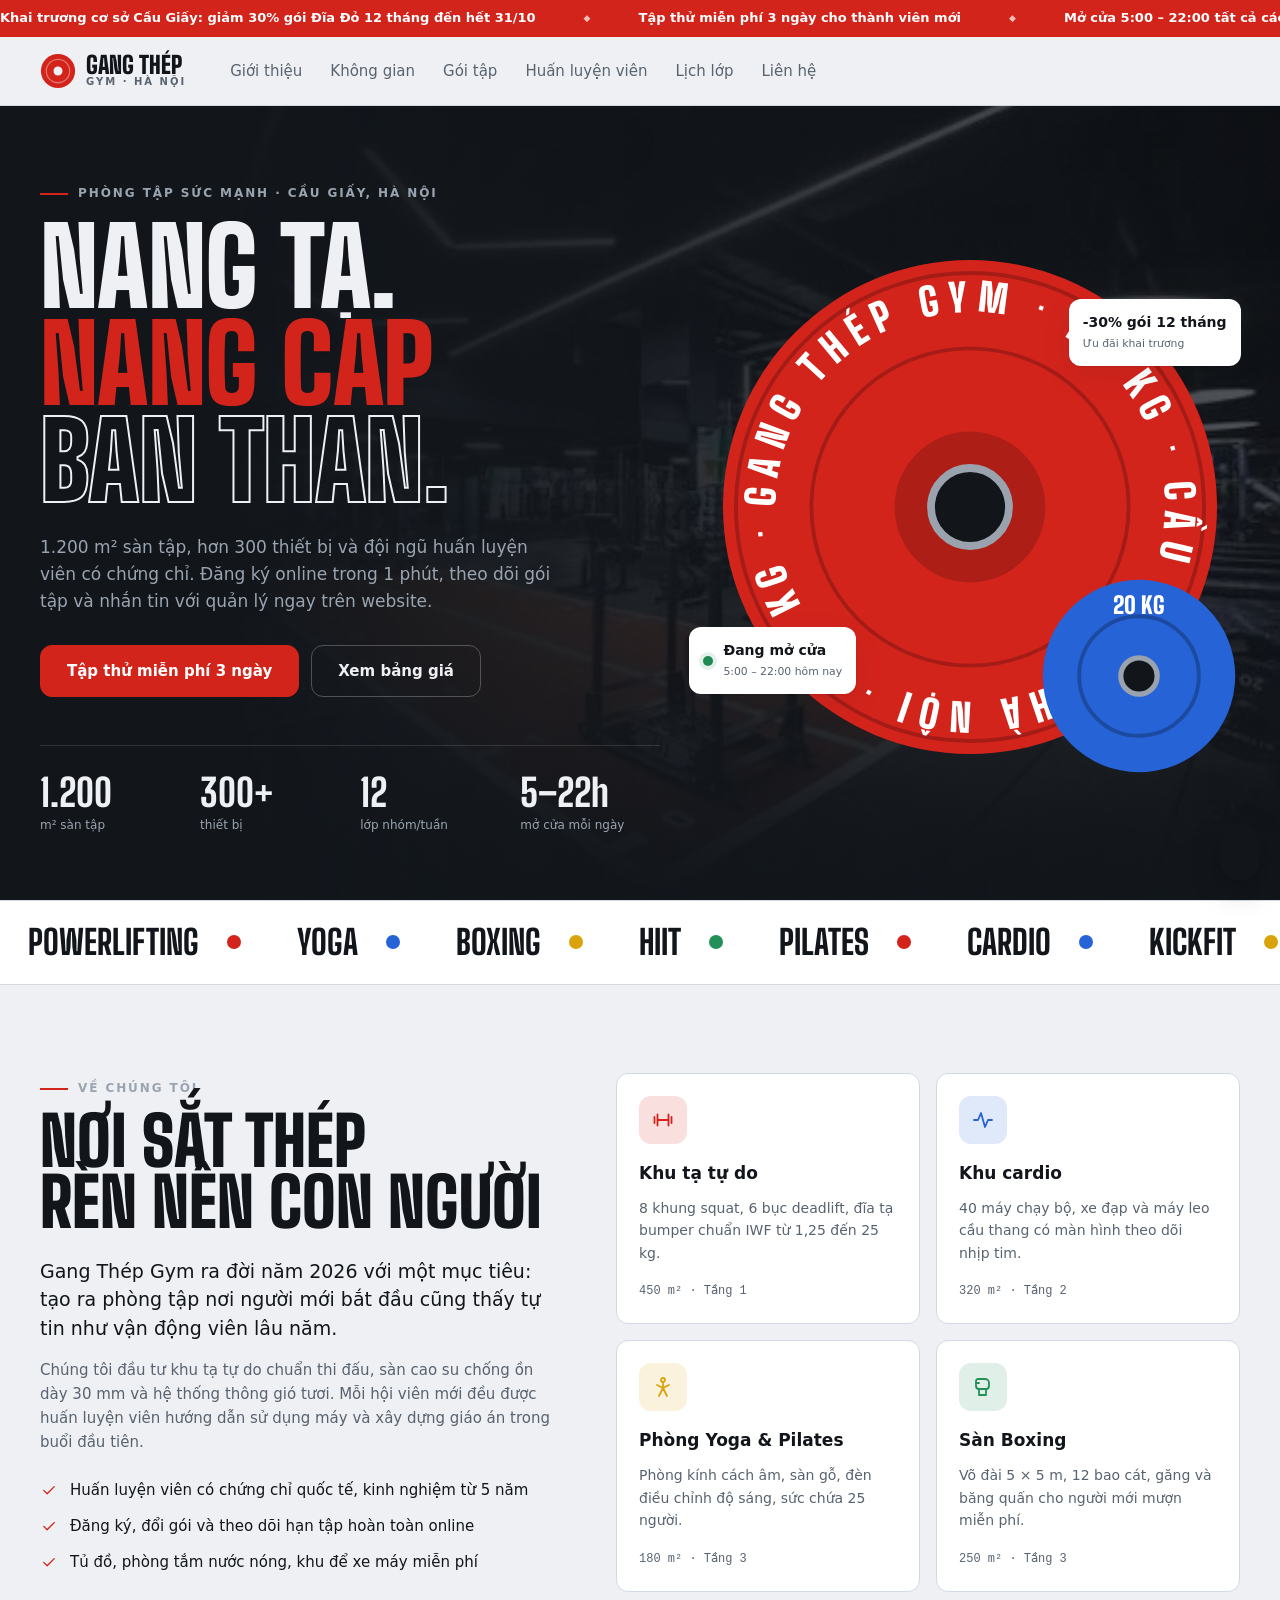
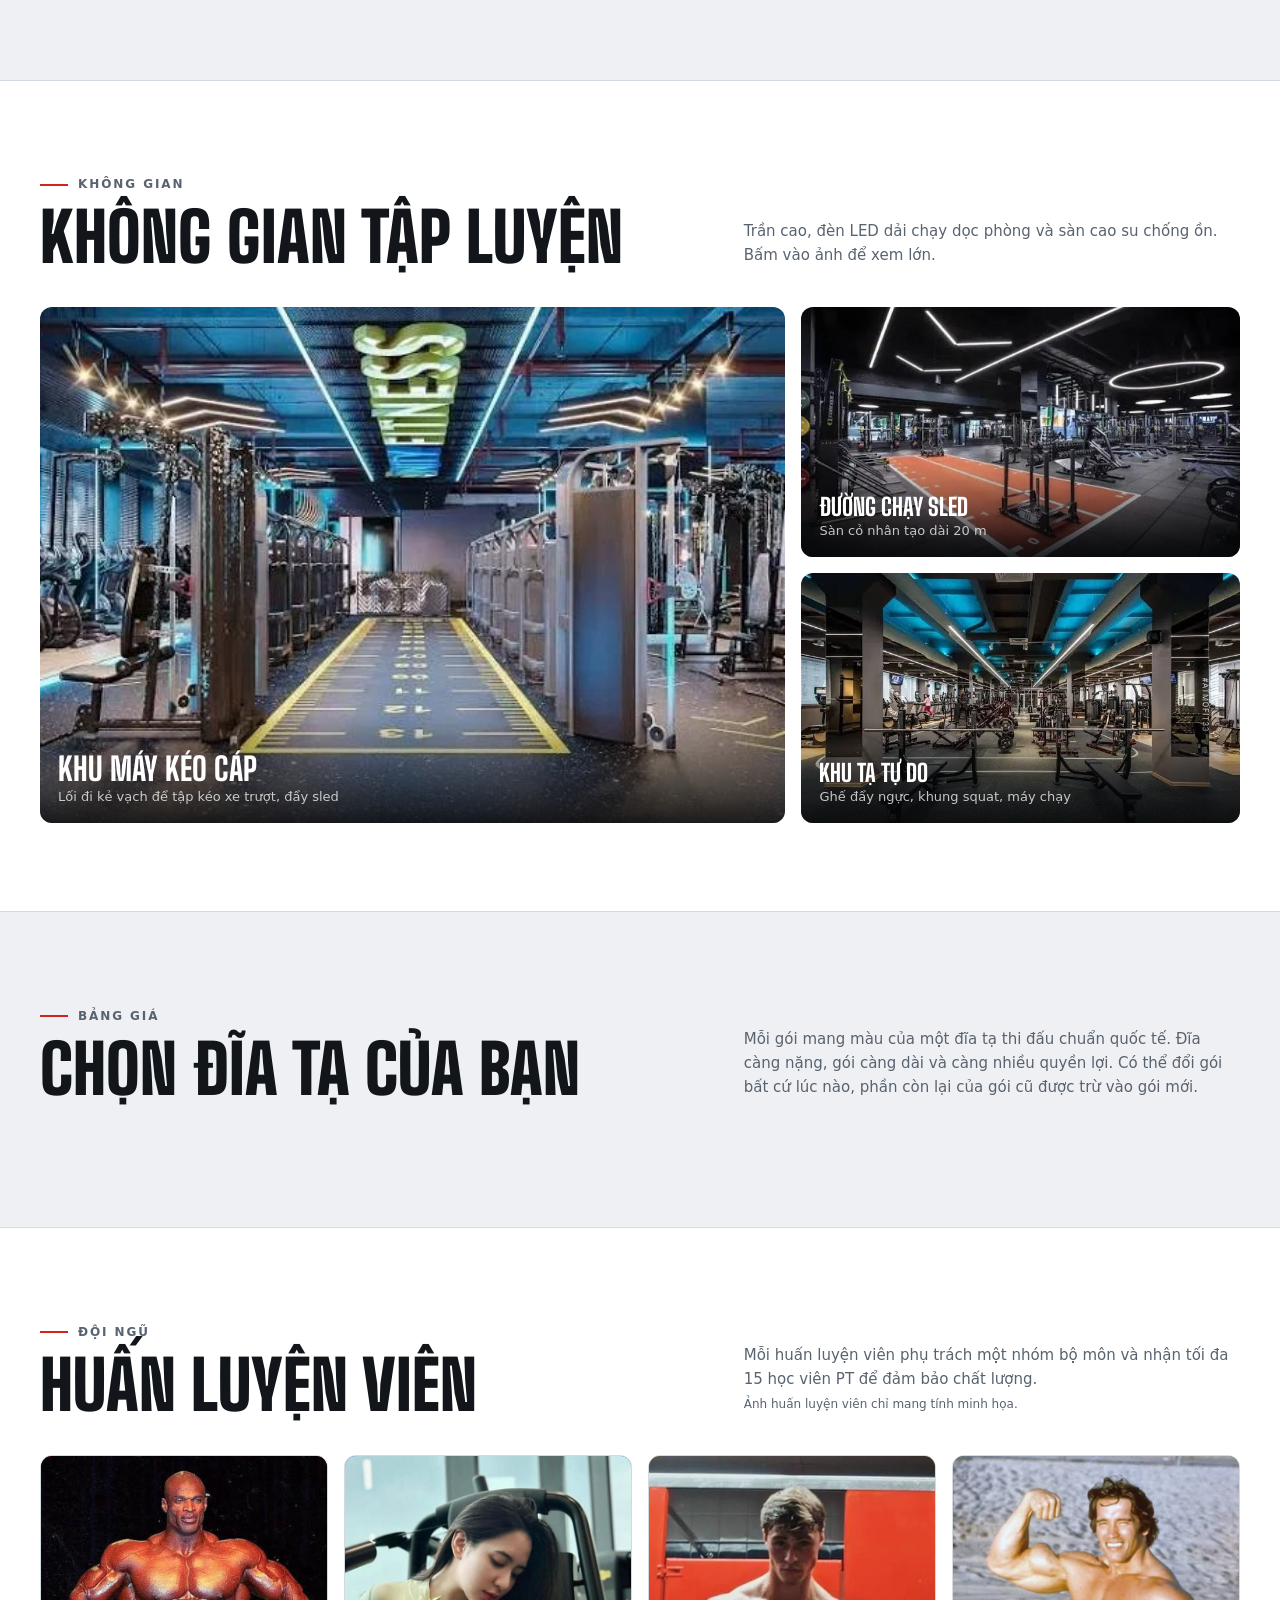
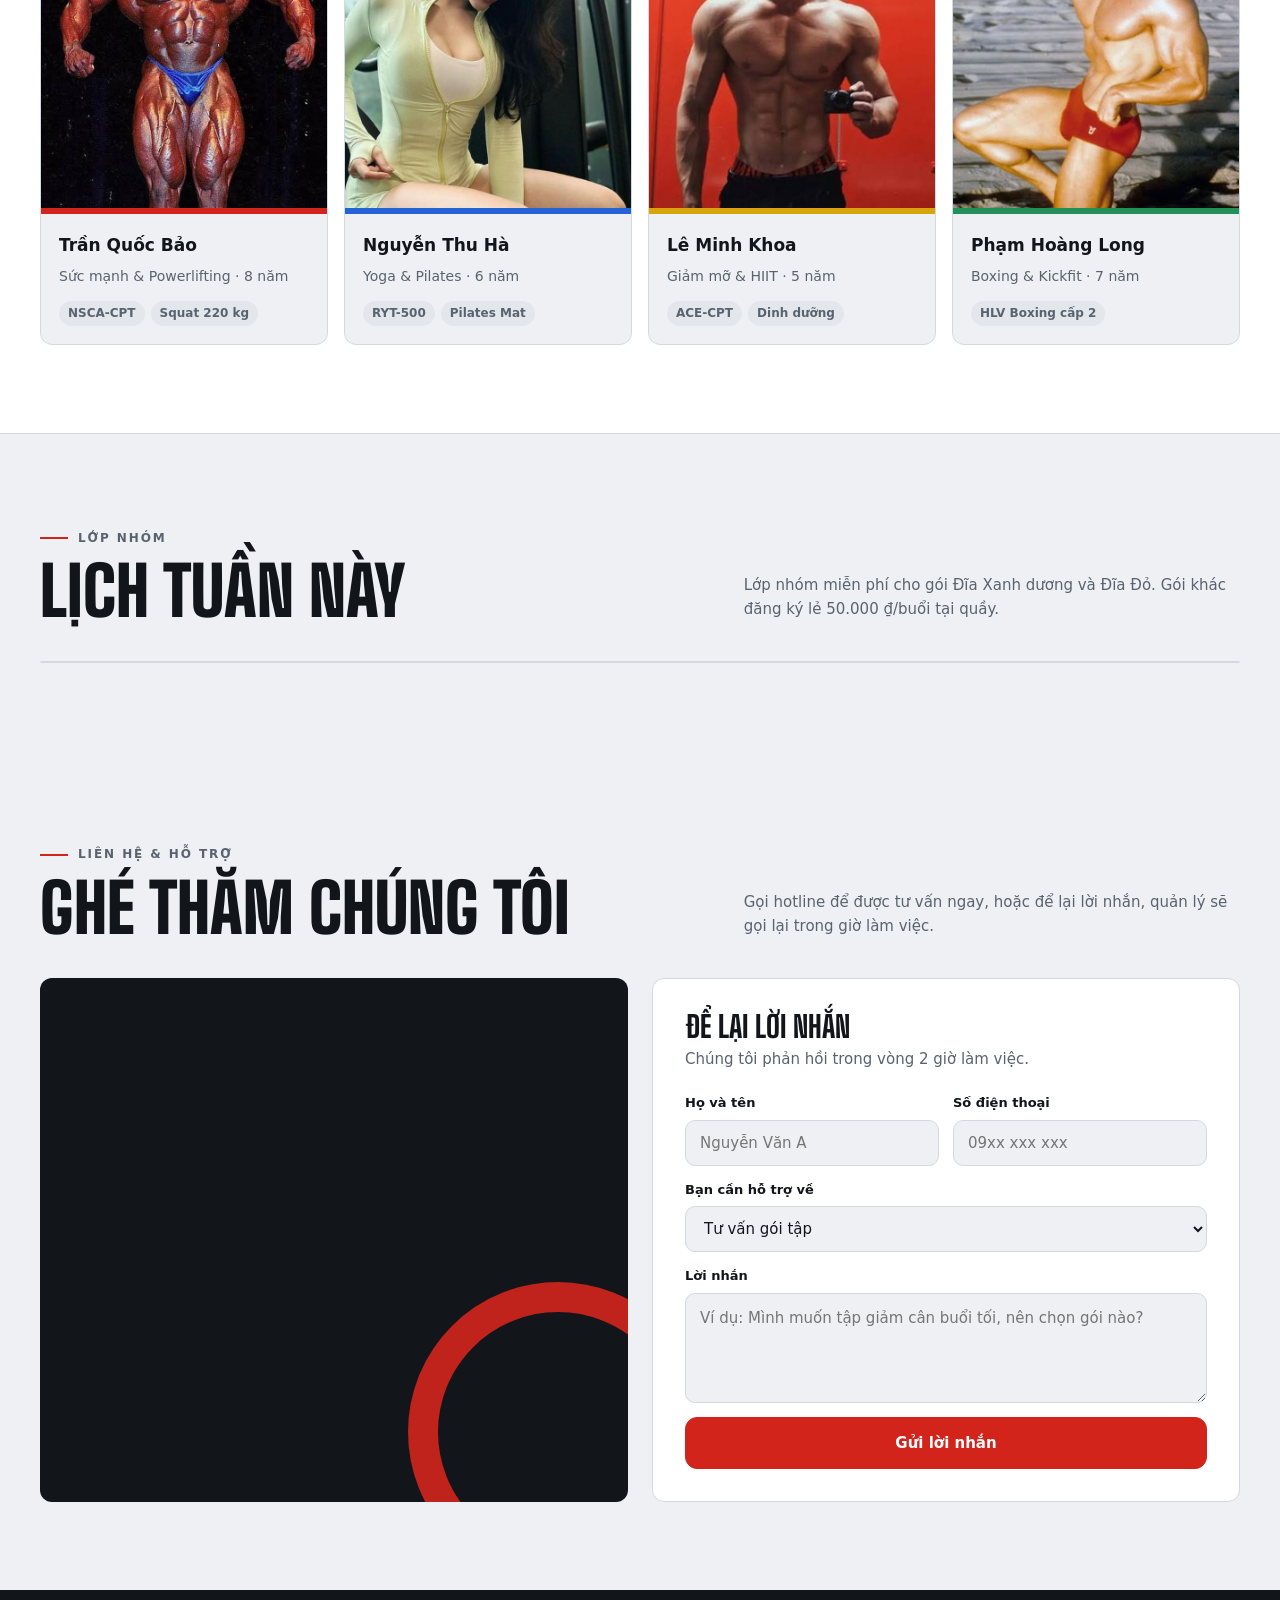
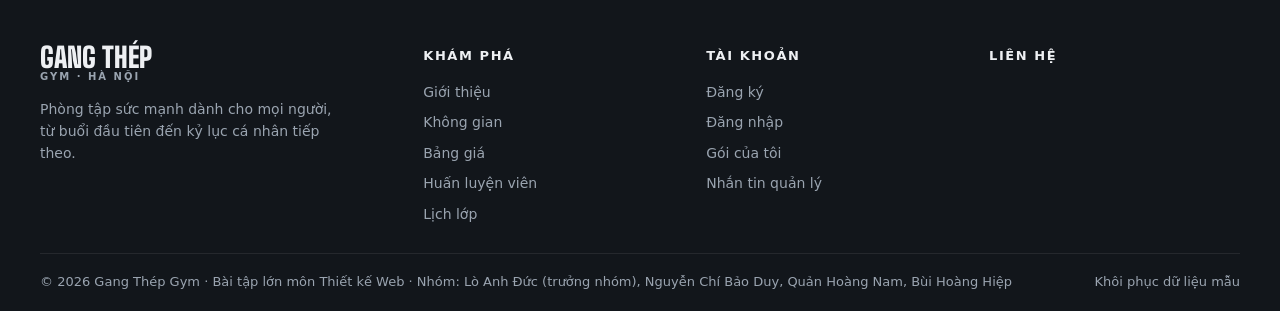
==== commit 35f46673: "Refactor CSS and JS file links for organization" ====
--- a/index.html
+++ b/index.html
@@ -10,11 +10,11 @@
 <link rel="preconnect" href="https://fonts.gstatic.com" crossorigin>
 <link rel="stylesheet" href="https://fonts.googleapis.com/css2?family=Big+Shoulders+Display:wght@700;800;900&family=Be+Vietnam+Pro:wght@400;500;600;700&family=IBM+Plex+Mono:wght@500&display=swap">
 <!-- CSS: mỗi thành viên phụ trách một file -->
-<link rel="stylesheet" href="base.css">     <!-- Lò Anh Đức: nền tảng, header, footer, form, modal -->
-<link rel="stylesheet" href="home.css">     <!-- Nguyễn Chí Bảo Duy: trang chủ -->
-<link rel="stylesheet" href="account.css">  <!-- Quản Hoàng Nam: đăng nhập, đăng ký, tài khoản -->
-<link rel="stylesheet" href="admin.css">    <!-- Bùi Hoàng Hiệp: quản trị, chat -->
-<link rel="stylesheet" href="effects.css">  <!-- Lò Anh Đức: hiệu ứng động -->
+<link rel="stylesheet" href="css/anhduc/base.css">     <!-- Lò Anh Đức: nền tảng, header, footer, form, modal -->
+<link rel="stylesheet" href="css/baoduy/home.css">     <!-- Nguyễn Chí Bảo Duy: trang chủ -->
+<link rel="stylesheet" href="css/hoangnam/account.css">  <!-- Quản Hoàng Nam: đăng nhập, đăng ký, tài khoản -->
+<link rel="stylesheet" href="css/hoanghiep/admin.css">    <!-- Bùi Hoàng Hiệp: quản trị, chat -->
+<link rel="stylesheet" href="css/anhduc/effects.css">  <!-- Lò Anh Đức: hiệu ứng động -->
 </head>
 <body>
 <!-- ===== MÀN HÌNH CHÀO: thanh đòn được lắp đĩa tạ · Lò Anh Đức ===== -->
@@ -282,14 +282,14 @@
 <div class="toasts" id="toasts" aria-live="polite"></div>
 
 <!-- JavaScript: thứ tự nạp quan trọng. core.js đầu tiên, main.js cuối cùng. -->
-<script src="js/core.js"></script>     <!-- Lò Anh Đức: cấu hình, tiện ích, modal, đăng ký sự kiện -->
-<script src="js/data.js"></script>     <!-- Bùi Hoàng Hiệp: cơ sở dữ liệu, nghiệp vụ gói tập -->
-<script src="js/effects.js"></script>  <!-- Lò Anh Đức: màn hình chào, quảng cáo, xem ảnh -->
-<script src="js/home.js"></script>     <!-- Nguyễn Chí Bảo Duy: trang chủ, form liên hệ -->
-<script src="js/auth.js"></script>     <!-- Quản Hoàng Nam: đăng nhập, đăng ký -->
-<script src="js/member.js"></script>   <!-- Quản Hoàng Nam: tài khoản, gói đã đăng ký, đổi gói -->
-<script src="js/admin.js"></script>    <!-- Bùi Hoàng Hiệp: trang quản trị -->
-<script src="js/chat.js"></script>     <!-- Bùi Hoàng Hiệp: nhắn tin với quản lý -->
-<script src="js/main.js"></script>     <!-- Lò Anh Đức: điều hướng, khởi động -->
+<script src="js/anhduc/core.js"></script>     <!-- Lò Anh Đức: cấu hình, tiện ích, modal, đăng ký sự kiện -->
+<script src="js/hoanghiep/data.js"></script>     <!-- Bùi Hoàng Hiệp: cơ sở dữ liệu, nghiệp vụ gói tập -->
+<script src="js/anhduc/effects.js"></script>  <!-- Lò Anh Đức: màn hình chào, quảng cáo, xem ảnh -->
+<script src="js/baoduy/home.js"></script>     <!-- Nguyễn Chí Bảo Duy: trang chủ, form liên hệ -->
+<script src="js/hoangnam/auth.js"></script>     <!-- Quản Hoàng Nam: đăng nhập, đăng ký -->
+<script src="js/hoangnam/member.js"></script>   <!-- Quản Hoàng Nam: tài khoản, gói đã đăng ký, đổi gói -->
+<script src="js/hoanghiep/admin.js"></script>    <!-- Bùi Hoàng Hiệp: trang quản trị -->
+<script src="js/hoanghiep/chat.js"></script>     <!-- Bùi Hoàng Hiệp: nhắn tin với quản lý -->
+<script src="js/anhduc/main.js"></script>     <!-- Lò Anh Đức: điều hướng, khởi động -->
 </body>
 </html>
--- a/css/anhduc/base.css
+++ b/css/anhduc/base.css
@@ -0,0 +1,271 @@
+/* =========================================================
+   GANG THÉP GYM — css/base.css
+   Người phụ trách: Lò Anh Đức (trưởng nhóm)
+   Biến màu, nền tảng, nút, header, footer, form, modal,
+   thông báo (toast) và các thành phần dùng chung cho mọi trang.
+   Màu nhận diện lấy từ màu đĩa tạ thi đấu chuẩn quốc tế:
+   đỏ 25kg · xanh dương 20kg · vàng 15kg · xanh lá 10kg
+   ========================================================= */
+
+:root {
+  --bg: #EEF0F3;
+  --surface: #FFFFFF;
+  --surface-2: #E3E7EC;
+  --ink: #12161B;
+  --muted: #59636F;
+  --line: #D3D9E0;
+  --accent: #D3241C;
+  --accent-ink: #FFFFFF;
+  --accent-soft: rgba(211, 36, 28, .10);
+  --band: #12161B;          /* dải tối dùng cho hero, footer */
+  --band-ink: #EEF0F3;
+  --band-muted: #9AA4B0;
+  --plate-red: #D3241C;
+  --plate-blue: #2563D6;
+  --plate-yellow: #D9A40B;
+  --plate-green: #23905A;
+  --ok: #1F8A52;
+  --ok-soft: rgba(31, 138, 82, .12);
+  --warn: #A87400;
+  --warn-soft: rgba(217, 164, 11, .16);
+  --off: #77808C;
+  --off-soft: rgba(119, 128, 140, .14);
+  --shadow: 0 1px 2px rgba(18, 22, 27, .06), 0 10px 30px rgba(18, 22, 27, .08);
+  --font-display: "Big Shoulders Display", "Arial Narrow", "Roboto Condensed", sans-serif;
+  --font-body: "Be Vietnam Pro", "Segoe UI", system-ui, sans-serif;
+  --font-mono: "IBM Plex Mono", ui-monospace, Consolas, monospace;
+  --radius: 12px;
+  --wrap: 1200px;
+}
+@media (prefers-color-scheme: dark) {
+  :root:not([data-theme="light"]) {
+    --bg: #0E1114; --surface: #161A1F; --surface-2: #1F252C; --ink: #ECEFF2; --muted: #8E98A4;
+    --line: #29303A; --accent: #FF4A3D; --accent-ink: #170605; --accent-soft: rgba(255, 74, 61, .14);
+    --band: #07090B; --band-ink: #ECEFF2; --band-muted: #8E98A4;
+    --plate-red: #FF4A3D; --plate-blue: #4C8DFF; --plate-yellow: #F2C230; --plate-green: #3DBE7A;
+    --ok: #46C985; --ok-soft: rgba(70, 201, 133, .14); --warn: #F2C230; --warn-soft: rgba(242, 194, 48, .14);
+    --off: #8E98A4; --off-soft: rgba(142, 152, 164, .14);
+    --shadow: 0 1px 2px rgba(0,0,0,.3), 0 12px 32px rgba(0,0,0,.3);
+    color-scheme: dark;
+  }
+}
+:root[data-theme="dark"] {
+  --bg: #0E1114; --surface: #161A1F; --surface-2: #1F252C; --ink: #ECEFF2; --muted: #8E98A4;
+  --line: #29303A; --accent: #FF4A3D; --accent-ink: #170605; --accent-soft: rgba(255, 74, 61, .14);
+  --band: #07090B; --band-ink: #ECEFF2; --band-muted: #8E98A4;
+  --plate-red: #FF4A3D; --plate-blue: #4C8DFF; --plate-yellow: #F2C230; --plate-green: #3DBE7A;
+  --ok: #46C985; --ok-soft: rgba(70, 201, 133, .14); --warn: #F2C230; --warn-soft: rgba(242, 194, 48, .14);
+  --off: #8E98A4; --off-soft: rgba(142, 152, 164, .14);
+  --shadow: 0 1px 2px rgba(0,0,0,.3), 0 12px 32px rgba(0,0,0,.3);
+  color-scheme: dark;
+}
+
+/* ---------- Nền tảng ---------- */
+* { box-sizing: border-box; }
+[hidden] { display: none !important; }
+html { scroll-behavior: smooth; }
+section[id] { scroll-margin-top: 76px; }
+body {
+  margin: 0; background: var(--bg); color: var(--ink);
+  font-family: var(--font-body); font-size: 15px; line-height: 1.6;
+  -webkit-font-smoothing: antialiased; overflow-x: hidden;
+}
+body::before { content: ""; position: fixed; inset: 0 0 auto; height: env(safe-area-inset-top, 0px); z-index: 30; background: var(--band); }
+h1, h2, h3 { text-wrap: balance; }
+button, input, select, textarea { font: inherit; color: inherit; }
+a { color: inherit; }
+:focus-visible { outline: 2px solid var(--accent); outline-offset: 2px; }
+.num { font-variant-numeric: tabular-nums; }
+.mono { font-family: var(--font-mono); font-size: 12px; letter-spacing: .02em; }
+.wrap {
+  width: 100%; max-width: calc(var(--wrap) + 64px); margin: 0 auto;
+  padding-left: max(16px, env(safe-area-inset-left, 0px));
+  padding-right: max(16px, env(safe-area-inset-right, 0px));
+}
+@media (min-width: 720px) { .wrap { padding-left: max(32px, env(safe-area-inset-left, 0px)); padding-right: max(32px, env(safe-area-inset-right, 0px)); } }
+.icon { width: 18px; height: 18px; flex: none; stroke: currentColor; fill: none; stroke-width: 1.8; stroke-linecap: round; stroke-linejoin: round; }
+.sr-only { position: absolute; width: 1px; height: 1px; overflow: hidden; clip: rect(0 0 0 0); white-space: nowrap; }
+
+/* ---------- Nút ---------- */
+.btn {
+  display: inline-flex; align-items: center; justify-content: center; gap: 8px;
+  height: 42px; padding: 0 18px; border-radius: 10px; border: 1px solid var(--line);
+  background: var(--surface); font-weight: 600; font-size: 14px; cursor: pointer; white-space: nowrap; text-decoration: none;
+  transition: transform .1s, background .15s, border-color .15s, filter .15s;
+}
+.btn:hover { border-color: var(--muted); }
+.btn:active { transform: translateY(1px); }
+.btn:disabled { opacity: .5; cursor: not-allowed; }
+.btn-primary { background: var(--accent); border-color: var(--accent); color: var(--accent-ink); }
+.btn-primary:hover { border-color: var(--accent); filter: brightness(1.07); }
+.btn-dark { background: var(--ink); border-color: var(--ink); color: var(--bg); }
+.btn-danger { background: var(--plate-red); border-color: var(--plate-red); color: #fff; }
+.btn-ghost { background: transparent; border-color: transparent; }
+.btn-ghost:hover { background: var(--surface-2); border-color: transparent; }
+.btn-lg { height: 52px; padding: 0 26px; font-size: 15px; border-radius: 12px; }
+.btn-sm { height: 34px; padding: 0 12px; font-size: 13px; border-radius: 8px; }
+.btn-icon { width: 42px; padding: 0; }
+.btn-sm.btn-icon { width: 34px; }
+.btn-block { width: 100%; }
+
+/* ---------- Header ---------- */
+.site-header {
+  position: sticky; top: env(safe-area-inset-top, 0px); z-index: 20;
+  background: color-mix(in srgb, var(--bg) 86%, transparent); backdrop-filter: saturate(1.4) blur(12px);
+  border-bottom: 1px solid var(--line);
+}
+.header-inner { display: flex; align-items: center; gap: 20px; height: 68px; }
+.logo { display: flex; align-items: center; gap: 10px; text-decoration: none; background: none; border: 0; padding: 0; cursor: pointer; }
+.logo-mark { width: 36px; height: 36px; flex: none; }
+.logo-text { font-family: var(--font-display); font-weight: 900; font-size: 24px; line-height: .85; text-transform: uppercase; text-align: left; }
+.logo-text small { display: block; font-family: var(--font-body); font-size: 10px; font-weight: 600; letter-spacing: .2em; color: var(--muted); margin-top: 3px; }
+.main-nav { display: flex; gap: 4px; margin-left: 12px; }
+.main-nav button { background: none; border: 0; padding: 8px 12px; border-radius: 8px; font-weight: 500; color: var(--muted); cursor: pointer; }
+.main-nav button:hover { color: var(--ink); background: var(--surface-2); }
+.header-actions { margin-left: auto; display: flex; align-items: center; gap: 8px; }
+.user-chip { display: inline-flex; align-items: center; gap: 10px; height: 42px; padding: 0 14px 0 4px; border-radius: 99px; border: 1px solid var(--line); background: var(--surface); text-decoration: none; font-weight: 600; font-size: 14px; max-width: 220px; }
+.user-chip span:last-child { overflow: hidden; text-overflow: ellipsis; white-space: nowrap; }
+.menu-btn { display: none; }
+.mobile-menu { display: none; }
+
+/* ---------- Form ---------- */
+.form { display: grid; grid-template-columns: 1fr 1fr; gap: 14px; }
+.field { display: flex; flex-direction: column; gap: 6px; min-width: 0; }
+.field.full { grid-column: 1 / -1; }
+.field > label, .field-label { font-size: 13px; font-weight: 600; }
+.field input, .field select, .field textarea {
+  height: 46px; border-radius: 10px; border: 1px solid var(--line); background: var(--bg); padding: 0 14px; width: 100%; transition: border-color .15s, box-shadow .15s;
+}
+.field textarea { height: 110px; padding: 12px 14px; resize: vertical; }
+.field input:focus, .field select:focus, .field textarea:focus { outline: none; border-color: var(--accent); box-shadow: 0 0 0 3px var(--accent-soft); }
+.field.invalid input, .field.invalid select, .field.invalid textarea { border-color: var(--plate-red); }
+.err { font-size: 12px; color: var(--plate-red); }
+.err:empty { display: none; }
+.pw-wrap { position: relative; }
+.pw-wrap input { padding-right: 48px; }
+.pw-wrap button { position: absolute; right: 4px; top: 50%; transform: translateY(-50%); width: 38px; height: 38px; border: 0; background: none; color: var(--muted); cursor: pointer; border-radius: 8px; display: grid; place-items: center; }
+.strength { display: flex; gap: 4px; margin-top: 2px; }
+.strength i { flex: 1; height: 4px; border-radius: 2px; background: var(--surface-2); }
+.strength[data-s="1"] i:nth-child(-n+1) { background: var(--plate-red); }
+.strength[data-s="2"] i:nth-child(-n+2) { background: var(--plate-yellow); }
+.strength[data-s="3"] i:nth-child(-n+3) { background: var(--plate-blue); }
+.strength[data-s="4"] i { background: var(--plate-green); }
+.check { display: flex; gap: 10px; align-items: flex-start; font-size: 13px; color: var(--muted); cursor: pointer; }
+.check input { width: 18px; height: 18px; margin-top: 2px; accent-color: var(--accent); flex: none; }
+.options { display: grid; gap: 8px; }
+.option { display: flex; align-items: center; gap: 12px; padding: 12px 14px; border: 1px solid var(--line); border-radius: 10px; cursor: pointer; transition: border-color .15s, background .15s; }
+.option:has(input:checked) { border-color: var(--accent); background: var(--accent-soft); }
+.option input { accent-color: var(--accent); width: 18px; height: 18px; flex: none; }
+.option .opt-main { flex: 1; min-width: 0; }
+.option b { display: block; font-size: 14px; }
+.option small { color: var(--muted); font-size: 12px; }
+
+/* ---------- Bố cục trang nội bộ (tài khoản, quản trị) ---------- */
+.page-band { background: var(--band); color: var(--band-ink); }
+.page-band-inner { padding-block: 40px 36px; display: flex; align-items: flex-end; gap: 20px; flex-wrap: wrap; }
+.page-band h1 { font-family: var(--font-display); font-weight: 900; font-size: clamp(40px, 5vw, 60px); line-height: .9; text-transform: uppercase; margin: 8px 0 0; }
+.page-band p { margin: 8px 0 0; color: var(--band-muted); }
+.page-band .actions { margin-left: auto; display: flex; gap: 8px; flex-wrap: wrap; }
+.page-band .btn:not(.btn-primary) { background: rgba(255,255,255,.06); border-color: rgba(255,255,255,.18); color: var(--band-ink); }
+.page-body { padding-block: 28px 80px; display: flex; flex-direction: column; gap: 20px; }
+.panel { background: var(--surface); border: 1px solid var(--line); border-radius: var(--radius); min-width: 0; }
+.panel-head { display: flex; align-items: center; gap: 12px; padding: 18px 20px 0; flex-wrap: wrap; }
+.panel-head h2 { font-size: 16px; margin: 0; }
+.panel-head .meta { color: var(--muted); font-size: 13px; }
+.panel-head > :last-child:not(:first-child):not(.meta) { margin-left: auto; }
+.panel-body { padding: 18px 20px 20px; }
+.grid-2 { display: grid; grid-template-columns: minmax(0, 1.4fr) minmax(0, 1fr); gap: 20px; align-items: start; }
+.grid-2e { display: grid; grid-template-columns: minmax(0, 1fr) minmax(0, 1fr); gap: 20px; align-items: start; }
+.stack { display: flex; flex-direction: column; gap: 20px; min-width: 0; }
+
+/* ---------- Thành phần dùng chung: nhãn trạng thái, bảng, avatar, danh sách ---------- */
+.pill { display: inline-flex; align-items: center; gap: 6px; font-size: 12px; font-weight: 600; padding: 3px 10px; border-radius: 99px; white-space: nowrap; }
+.pill::before { content: ""; width: 6px; height: 6px; border-radius: 50%; background: currentColor; }
+.pill.active { color: var(--ok); background: var(--ok-soft); }
+.pill.pending { color: var(--warn); background: var(--warn-soft); }
+.pill.expired, .pill.changed, .pill.cancelled, .pill.rejected { color: var(--off); background: var(--off-soft); }
+.plan-tag { display: inline-flex; align-items: center; gap: 8px; white-space: nowrap; }
+.plate-dot { width: 12px; height: 12px; border-radius: 50%; flex: none; background: var(--c); box-shadow: inset 0 0 0 3px var(--c), inset 0 0 0 4px var(--surface); }
+table { width: 100%; border-collapse: collapse; min-width: 720px; font-size: 14px; }
+th { text-align: left; font-size: 11px; font-weight: 600; letter-spacing: .1em; text-transform: uppercase; color: var(--muted); padding: 12px 16px; border-bottom: 1px solid var(--line); white-space: nowrap; }
+td { padding: 12px 16px; border-bottom: 1px solid var(--line); vertical-align: middle; }
+tbody tr:last-child td { border-bottom: 0; }
+tbody tr:hover { background: color-mix(in srgb, var(--surface-2) 40%, transparent); }
+.avatar, .conv .avatar, .cell-user .avatar { width: 36px; height: 36px; border-radius: 50%; flex: none; display: grid; place-items: center; background: var(--c, var(--surface-2)); color: #fff; font-weight: 700; font-size: 12px; }
+.avatar.lg { width: 56px; height: 56px; font-size: 18px; }
+.empty { padding: 36px 20px; text-align: center; color: var(--muted); display: flex; flex-direction: column; align-items: center; gap: 12px; }
+.empty b { color: var(--ink); font-size: 16px; }
+.list { display: flex; flex-direction: column; }
+.list-row { display: flex; align-items: center; gap: 12px; padding: 12px 0; border-top: 1px solid var(--line); min-width: 0; }
+.list-row:first-child { border-top: 0; padding-top: 0; }
+.list-row .main { flex: 1; min-width: 0; }
+.list-row .main b { display: block; white-space: nowrap; overflow: hidden; text-overflow: ellipsis; }
+.list-row .main span { font-size: 13px; color: var(--muted); }
+.toolbar { display: flex; gap: 10px; flex-wrap: wrap; align-items: center; }
+.search { position: relative; flex: 1 1 260px; max-width: 380px; }
+.search .icon { position: absolute; left: 12px; top: 50%; transform: translateY(-50%); color: var(--muted); }
+.search input { width: 100%; height: 42px; border-radius: 10px; border: 1px solid var(--line); background: var(--surface); padding: 0 12px 0 40px; }
+
+/* ---------- Modal, toast ---------- */
+.overlay { position: fixed; inset: 0; z-index: 60; background: rgba(6, 8, 10, .6); display: grid; place-items: center; padding: 16px; animation: fadeIn .15s; backdrop-filter: blur(3px); }
+.modal { width: min(560px, 100%); max-height: calc(100vh - 32px); overflow-y: auto; background: var(--surface); border-radius: 16px; box-shadow: 0 30px 80px rgba(0,0,0,.4); animation: rise .22s ease-out; }
+.modal-head { display: flex; align-items: center; gap: 12px; padding: 22px 24px 0; }
+.modal-head h2 { margin: 0; font-family: var(--font-display); font-weight: 800; font-size: 30px; text-transform: uppercase; line-height: 1; }
+.modal-head .btn { margin-left: auto; }
+.modal-body { padding: 18px 24px; display: flex; flex-direction: column; gap: 16px; }
+.modal-body > p { margin: 0; color: var(--muted); }
+.modal-foot { display: flex; justify-content: flex-end; gap: 8px; padding: 0 24px 24px; flex-wrap: wrap; }
+
+.toasts { position: fixed; z-index: 70; left: 50%; transform: translateX(-50%); bottom: calc(24px + env(safe-area-inset-bottom, 0px)); display: flex; flex-direction: column; gap: 8px; align-items: center; width: min(420px, calc(100vw - 32px)); pointer-events: none; }
+.toast { background: var(--ink); color: var(--bg); padding: 12px 16px; border-radius: 12px; font-weight: 500; font-size: 14px; display: flex; align-items: center; gap: 10px; box-shadow: var(--shadow); animation: rise .2s ease-out; }
+.toast .icon { color: var(--accent); }
+.toast.ok .icon { color: var(--ok); }
+.summary { border-radius: 10px; background: var(--bg); padding: 14px 16px; display: grid; gap: 8px; font-size: 14px; }
+.summary div { display: flex; justify-content: space-between; gap: 12px; }
+.summary span { color: var(--muted); }
+.summary .total { border-top: 1px solid var(--line); padding-top: 10px; margin-top: 2px; font-size: 16px; }
+.summary .total b { font-family: var(--font-display); font-size: 26px; font-weight: 800; color: var(--accent); }
+
+/* ---------- Footer ---------- */
+.site-footer { background: var(--band); color: var(--band-muted); font-size: 14px; }
+.footer-inner { padding-block: 56px 28px; display: grid; grid-template-columns: 1.4fr 1fr 1fr 1fr; gap: 32px; }
+.site-footer h4 { color: var(--band-ink); margin: 0 0 14px; font-size: 13px; text-transform: uppercase; letter-spacing: .12em; }
+.site-footer ul { list-style: none; padding: 0; margin: 0; display: grid; gap: 8px; }
+.site-footer button { background: none; border: 0; padding: 0; color: inherit; cursor: pointer; text-align: left; }
+.site-footer button:hover { color: var(--band-ink); }
+.site-footer .logo-text { color: var(--band-ink); }
+.site-footer .logo-text small { color: var(--band-muted); }
+.footer-bottom { border-top: 1px solid rgba(255,255,255,.08); padding-block: 18px; display: flex; justify-content: space-between; gap: 12px; flex-wrap: wrap; font-size: 13px; }
+
+/* ---------- Chuyển động dùng chung ---------- */
+@keyframes marquee { to { transform: translateX(-50%); } }
+@keyframes fadeUp { from { opacity: 0; transform: translateY(14px); } }
+@keyframes spin { to { transform: rotate(360deg); } }
+@keyframes float { 50% { transform: translateY(-10px); } }
+@keyframes fadeIn { from { opacity: 0; } }
+@keyframes rise { from { transform: translateY(14px); opacity: 0; } }
+
+/* ---------- Responsive ---------- */
+@media (max-width: 1100px) {
+  .footer-inner { grid-template-columns: 1fr 1fr; }
+}
+@media (max-width: 900px) {
+  .main-nav, .header-actions .hide-m { display: none; }
+  .menu-btn { display: inline-flex; }
+  .mobile-menu:not([hidden]) { display: flex; flex-direction: column; gap: 4px; padding-block: 8px 16px; border-top: 1px solid var(--line); }
+  .mobile-menu button, .mobile-menu a { text-align: left; background: none; border: 0; padding: 12px 8px; font-weight: 600; font-size: 16px; border-radius: 8px; cursor: pointer; text-decoration: none; }
+  .mobile-menu button:hover { background: var(--surface-2); }
+  .grid-2, .grid-2e { grid-template-columns: minmax(0, 1fr); }
+}
+@media (max-width: 600px) {
+  body { font-size: 14px; }
+  .form { grid-template-columns: minmax(0, 1fr); }
+  .footer-inner { grid-template-columns: minmax(0, 1fr); }
+  .logo-text small { display: none; }
+  .user-chip span:last-child { display: none; }
+  .user-chip { padding-right: 4px; }
+}
+@media (prefers-reduced-motion: reduce) {
+  *, *::before, *::after { animation-duration: .001s !important; animation-delay: 0s !important; animation-iteration-count: 1 !important; transition: none !important; }
+  html { scroll-behavior: auto; }
+}
--- a/css/baoduy/home.css
+++ b/css/baoduy/home.css
@@ -0,0 +1,197 @@
+/* =========================================================
+   GANG THÉP GYM — css/home.css
+   Người phụ trách: Nguyễn Chí Bảo Duy
+   Trang chủ: hero, giới thiệu, thư viện ảnh, bảng giá,
+   huấn luyện viên, lịch lớp, liên hệ.
+   ========================================================= */
+
+/* ---------- Hero ---------- */
+.hero { background: var(--band); color: var(--band-ink); position: relative; overflow: hidden; }
+.hero::before {
+  content: ""; position: absolute; inset: 0; pointer-events: none; opacity: .5;
+  background-image: radial-gradient(rgba(255,255,255,.08) 1px, transparent 1px); background-size: 22px 22px;
+  mask-image: linear-gradient(90deg, transparent, #000 60%);
+}
+.hero-inner { position: relative; display: grid; grid-template-columns: minmax(0, 1.15fr) minmax(0, 1fr); gap: 40px; align-items: center; padding-block: 72px 64px; }
+.eyebrow { display: inline-flex; align-items: center; gap: 10px; font-size: 12px; font-weight: 600; letter-spacing: .16em; text-transform: uppercase; color: var(--band-muted); }
+.eyebrow::before { content: ""; width: 28px; height: 2px; background: var(--accent); }
+.hero h1 { font-family: var(--font-display); font-weight: 900; text-transform: uppercase; font-size: clamp(54px, 8.4vw, 116px); line-height: .86; letter-spacing: -.005em; margin: 18px 0 22px; }
+.hero h1 .line { display: block; overflow: hidden; padding-bottom: .04em; }
+.hero h1 .line > span { display: inline-block; animation: lineUp .8s cubic-bezier(.2, .8, .2, 1) both; }
+.hero h1 .line:nth-child(1) > span { animation-delay: 2.7s; }
+.hero h1 .line:nth-child(2) > span { animation-delay: 2.85s; color: var(--accent); }
+.hero h1 .line:nth-child(3) > span { animation-delay: 3s; }
+.hero h1 .outline { color: transparent; -webkit-text-stroke: 2px var(--band-ink); }
+.hero-lead { font-size: 17px; color: var(--band-muted); max-width: 48ch; margin: 0 0 30px; animation: fadeUp .7s ease-out 3.15s both; }
+.hero-cta { display: flex; flex-wrap: wrap; gap: 12px; animation: fadeUp .7s ease-out 3.3s both; }
+.hero-cta .btn:not(.btn-primary) { background: transparent; color: var(--band-ink); border-color: rgba(255,255,255,.25); }
+.hero-cta .btn:not(.btn-primary):hover { border-color: var(--band-ink); }
+.hero-stats { display: grid; grid-template-columns: repeat(4, minmax(0, 1fr)); gap: 20px; margin-top: 48px; padding-top: 28px; border-top: 1px solid rgba(255,255,255,.12); }
+.hero-stats b { display: block; font-family: var(--font-display); font-weight: 800; font-size: 38px; line-height: 1; font-variant-numeric: tabular-nums; }
+.hero-stats span { font-size: 12px; color: var(--band-muted); }
+
+.hero-visual { position: relative; aspect-ratio: 1; max-width: 520px; width: 100%; justify-self: center; animation: fadeIn 1s ease-out 2.6s both; }
+.hero-visual svg { width: 100%; height: 100%; display: block; overflow: visible; }
+.spin { transform-origin: 50% 50%; animation: spin 40s linear infinite; }
+.spin-rev { transform-origin: 50% 50%; animation: spin 26s linear infinite reverse; }
+.hero-tag {
+  position: absolute; background: var(--surface); color: var(--ink); border-radius: 12px; padding: 12px 14px; box-shadow: var(--shadow);
+  display: flex; align-items: center; gap: 10px; font-size: 13px; animation: float 5s ease-in-out infinite;
+}
+.hero-tag b { display: block; font-size: 14px; }
+.hero-tag small { color: var(--muted); }
+.hero-tag .dot { width: 10px; height: 10px; border-radius: 50%; background: var(--ok); box-shadow: 0 0 0 4px var(--ok-soft); }
+.hero-tag.t1 { left: -4%; bottom: 14%; }
+.hero-tag.t2 { right: -2%; top: 10%; animation-delay: -2.5s; }
+
+/* ---------- Ảnh nền hero (hiệu ứng zoom chậm) ---------- */
+.hero-photo { position: absolute; inset: 0; overflow: hidden; }
+.hero-photo img { width: 100%; height: 100%; object-fit: cover; max-width: none; opacity: .42; filter: saturate(1.1); transform-origin: 70% 50%; animation: kenburns 24s ease-in-out infinite alternate; }
+.hero-photo::after { content: ""; position: absolute; inset: 0; background: linear-gradient(90deg, var(--band) 18%, color-mix(in srgb, var(--band) 70%, transparent) 55%, color-mix(in srgb, var(--band) 35%, transparent)), linear-gradient(0deg, var(--band), transparent 40%); }
+@keyframes lineUp { from { transform: translateY(105%); } }
+@keyframes kenburns { from { transform: scale(1.04); } to { transform: scale(1.16) translateX(-2%); } }
+
+/* ---------- Băng chạy bộ môn ---------- */
+.disciplines { border-block: 1px solid var(--line); overflow: hidden; background: var(--surface); }
+.disciplines .track { display: flex; width: max-content; animation: marquee 40s linear infinite; }
+.disciplines span { font-family: var(--font-display); font-weight: 800; font-size: 34px; text-transform: uppercase; padding: 14px 28px; display: inline-flex; align-items: center; gap: 28px; white-space: nowrap; }
+.disciplines span::after { content: ""; width: 14px; height: 14px; border-radius: 50%; background: var(--c, var(--accent)); }
+.disciplines span:nth-child(4n+1) { --c: var(--plate-red); } .disciplines span:nth-child(4n+2) { --c: var(--plate-blue); }
+.disciplines span:nth-child(4n+3) { --c: var(--plate-yellow); } .disciplines span:nth-child(4n) { --c: var(--plate-green); }
+
+/* ---------- Khung section ---------- */
+.section { padding-block: 88px; }
+.section-alt { background: var(--surface); border-block: 1px solid var(--line); }
+.section-head { display: flex; align-items: flex-end; justify-content: space-between; gap: 24px; flex-wrap: wrap; margin-bottom: 40px; }
+.section-head .eyebrow { color: var(--muted); }
+.section-title { font-family: var(--font-display); font-weight: 900; text-transform: uppercase; font-size: clamp(40px, 5.4vw, 68px); line-height: .9; margin: 12px 0 0; }
+.section-desc { color: var(--muted); max-width: 52ch; margin: 0; }
+
+/* Giới thiệu */
+.about-grid { display: grid; grid-template-columns: minmax(0, 1fr) minmax(0, 1.2fr); gap: 56px; align-items: start; }
+.about-text p { color: var(--muted); margin: 0 0 16px; max-width: 58ch; }
+.about-text p:first-of-type { font-size: 19px; color: var(--ink); line-height: 1.5; }
+.checklist { list-style: none; padding: 0; margin: 24px 0 0; display: grid; gap: 12px; }
+.checklist li { display: flex; gap: 12px; align-items: flex-start; }
+.checklist .icon { color: var(--accent); margin-top: 3px; }
+.facilities { display: grid; grid-template-columns: repeat(2, minmax(0, 1fr)); gap: 16px; }
+.facility { background: var(--surface); border: 1px solid var(--line); border-radius: var(--radius); padding: 22px; display: flex; flex-direction: column; gap: 10px; transition: transform .2s, box-shadow .2s, border-color .2s; }
+.facility:hover { transform: translateY(-4px); box-shadow: var(--shadow); border-color: transparent; }
+.facility-icon { width: 48px; height: 48px; border-radius: 12px; display: grid; place-items: center; background: color-mix(in srgb, var(--c) 14%, transparent); color: var(--c); }
+.facility-icon .icon { width: 24px; height: 24px; }
+.facility h3 { margin: 6px 0 0; font-size: 17px; }
+.facility p { margin: 0; color: var(--muted); font-size: 14px; }
+.facility .meta { margin-top: auto; padding-top: 8px; font-family: var(--font-mono); font-size: 12px; color: var(--muted); }
+
+/* ---------- Thư viện ảnh ---------- */
+.gallery { display: grid; grid-template-columns: minmax(0, 1.7fr) minmax(0, 1fr); grid-template-rows: repeat(2, minmax(0, 250px)); gap: 16px; }
+.g-item { margin: 0; position: relative; border-radius: var(--radius); overflow: hidden; background: var(--band); min-height: 0; }
+.g-big { grid-row: span 2; }
+.g-item button { display: block; width: 100%; height: 100%; padding: 0; border: 0; background: none; cursor: zoom-in; }
+.g-item img { width: 100%; height: 100%; object-fit: cover; display: block; transition: transform .7s cubic-bezier(.2, .8, .2, 1), filter .3s; }
+.g-item:hover img { transform: scale(1.06); }
+.g-item figcaption { position: absolute; left: 0; right: 0; bottom: 0; padding: 40px 18px 16px; background: linear-gradient(0deg, rgba(5,7,9,.85), transparent); color: #fff; pointer-events: none; display: flex; flex-direction: column; gap: 2px; }
+.g-item figcaption b { font-family: var(--font-display); font-weight: 800; font-size: 24px; text-transform: uppercase; line-height: 1; }
+.g-item figcaption span { font-size: 13px; color: rgba(255,255,255,.75); }
+.g-big figcaption b { font-size: 32px; }
+
+/* ---------- Gói tập (đĩa tạ) ---------- */
+.plans { display: grid; grid-template-columns: repeat(4, minmax(0, 1fr)); gap: 16px; }
+.plan { background: var(--surface); border: 1px solid var(--line); border-radius: var(--radius); padding: 24px; display: flex; flex-direction: column; gap: 18px; position: relative; transition: transform .2s, box-shadow .2s; }
+.plan:hover { transform: translateY(-6px); box-shadow: var(--shadow); }
+.plan.featured { border-color: var(--c); box-shadow: 0 0 0 1px var(--c); }
+.plan-badge { position: absolute; top: 16px; right: 16px; background: var(--accent); color: var(--accent-ink); font-size: 12px; font-weight: 700; padding: 4px 10px; border-radius: 99px; }
+.plate {
+  width: 104px; height: 104px; border-radius: 50%; background: var(--c); position: relative; display: grid; place-items: center; flex: none;
+  box-shadow: inset 0 0 0 6px color-mix(in srgb, var(--c) 70%, #000), inset 0 0 0 20px var(--c), inset 0 0 0 22px color-mix(in srgb, var(--c) 72%, #000);
+  transition: transform .6s cubic-bezier(.2, .8, .2, 1);
+}
+.plan:hover .plate { transform: rotate(-30deg); }
+.plate::after { content: ""; width: 24px; height: 24px; border-radius: 50%; background: var(--surface); box-shadow: inset 0 0 0 4px var(--line); }
+.plate span { position: absolute; top: 7px; font-family: var(--font-display); font-weight: 900; font-size: 14px; color: #fff; letter-spacing: .04em; }
+.plate.sm { width: 64px; height: 64px; box-shadow: inset 0 0 0 4px color-mix(in srgb, var(--c) 70%, #000), inset 0 0 0 12px var(--c), inset 0 0 0 13px color-mix(in srgb, var(--c) 72%, #000); }
+.plate.sm::after { width: 16px; height: 16px; box-shadow: inset 0 0 0 3px var(--line); }
+.plate.sm span { font-size: 10px; top: 4px; }
+.plan-name { font-family: var(--font-display); font-weight: 800; font-size: 28px; line-height: 1; text-transform: uppercase; margin: 0; }
+.plan-dur { color: var(--muted); font-size: 13px; }
+.price { display: flex; align-items: baseline; gap: 8px; flex-wrap: wrap; }
+.price b { font-family: var(--font-display); font-weight: 800; font-size: 40px; line-height: 1; font-variant-numeric: tabular-nums; }
+.price small { color: var(--muted); font-size: 13px; }
+.price s { color: var(--muted); font-size: 14px; width: 100%; }
+.perks { list-style: none; padding: 0; margin: 0; display: flex; flex-direction: column; gap: 10px; font-size: 14px; }
+.perks li { display: flex; gap: 10px; }
+.perks .icon { color: var(--c); width: 16px; height: 16px; margin-top: 3px; }
+.plan .btn { margin-top: auto; }
+
+/* ---------- HLV ---------- */
+.trainers { display: grid; grid-template-columns: repeat(4, minmax(0, 1fr)); gap: 16px; }
+.trainer { background: var(--bg); border: 1px solid var(--line); border-radius: var(--radius); overflow: hidden; display: flex; flex-direction: column; transition: transform .2s, box-shadow .2s; }
+.trainer:hover { transform: translateY(-4px); box-shadow: var(--shadow); }
+.trainer-art { aspect-ratio: 4 / 3; max-width: 100%; position: relative; background: var(--c); display: grid; place-items: center; overflow: hidden; }
+.trainer-art::before { content: ""; position: absolute; width: 150%; aspect-ratio: 1; border-radius: 50%; border: 26px solid rgba(255,255,255,.14); right: -70%; bottom: -80%; }
+.trainer-art::after { content: ""; position: absolute; width: 60%; aspect-ratio: 1; border-radius: 50%; border: 14px solid rgba(0,0,0,.12); left: -18%; top: -22%; }
+.trainer-art b { position: relative; z-index: 1; font-family: var(--font-display); font-weight: 900; font-size: 72px; color: #fff; line-height: 1; letter-spacing: .02em; }
+.trainer-body { padding: 18px; display: flex; flex-direction: column; gap: 6px; }
+.trainer-body h3 { margin: 0; font-size: 17px; }
+.trainer-body p { margin: 0; color: var(--muted); font-size: 14px; }
+.trainer-body .tags { display: flex; flex-wrap: wrap; gap: 6px; margin-top: 8px; }
+.tag { font-size: 12px; font-weight: 600; padding: 3px 9px; border-radius: 99px; background: var(--surface-2); color: var(--muted); }
+
+.trainer-art.has-photo { aspect-ratio: 4 / 5; }
+.trainer-art.has-photo::before { display: none; }
+.trainer-art.has-photo::after { content: ""; display: block; position: absolute; inset: auto 0 0 0; top: auto; left: 0; width: auto; height: 6px; aspect-ratio: auto; border: 0; border-radius: 0; background: var(--c); z-index: 1; }
+.trainer-art img { position: absolute; inset: 0; width: 100%; height: 100%; object-fit: cover; object-position: 50% 30%; max-width: none; transition: transform .6s cubic-bezier(.2, .8, .2, 1); }
+.trainer:hover .trainer-art img { transform: scale(1.05); }
+
+/* ---------- Lịch lớp ---------- */
+.schedule-wrap { overflow-x: auto; border: 1px solid var(--line); border-radius: var(--radius); background: var(--surface); }
+.schedule { display: grid; grid-template-columns: repeat(7, minmax(140px, 1fr)); min-width: 980px; }
+.sch-day { border-left: 1px solid var(--line); }
+.sch-day:first-child { border-left: 0; }
+.sch-head { padding: 14px 16px; border-bottom: 1px solid var(--line); font-family: var(--font-display); font-weight: 800; font-size: 20px; text-transform: uppercase; display: flex; justify-content: space-between; align-items: baseline; }
+.sch-head small { font-family: var(--font-body); font-size: 11px; font-weight: 600; color: var(--accent); text-transform: none; }
+.sch-day.today .sch-head { background: var(--accent-soft); color: var(--accent); }
+.sch-body { padding: 10px; display: flex; flex-direction: column; gap: 8px; min-height: 180px; }
+.sch-cls { border-radius: 8px; padding: 10px 10px 10px 13px; background: var(--bg); position: relative; overflow: hidden; }
+.sch-cls::before { content: ""; position: absolute; left: 0; top: 0; bottom: 0; width: 3px; background: var(--c); }
+.sch-cls time { font-family: var(--font-mono); font-size: 11px; color: var(--muted); display: block; }
+.sch-cls b { display: block; font-size: 13px; line-height: 1.35; margin-top: 2px; }
+.sch-cls span { font-size: 12px; color: var(--muted); }
+
+/* ---------- Liên hệ ---------- */
+.contact-grid { display: grid; grid-template-columns: minmax(0, 1fr) minmax(0, 1fr); gap: 24px; }
+.contact-card { background: var(--band); color: var(--band-ink); border-radius: var(--radius); padding: 32px; display: flex; flex-direction: column; gap: 22px; position: relative; overflow: hidden; }
+.contact-card::after { content: ""; position: absolute; right: -80px; bottom: -80px; width: 240px; height: 240px; border-radius: 50%; border: 30px solid var(--accent); opacity: .9; }
+.contact-item { display: flex; gap: 14px; align-items: flex-start; position: relative; z-index: 1; }
+.contact-item .ci-icon { width: 42px; height: 42px; border-radius: 10px; background: rgba(255,255,255,.08); display: grid; place-items: center; flex: none; }
+.contact-item small { display: block; font-size: 12px; color: var(--band-muted); text-transform: uppercase; letter-spacing: .1em; font-weight: 600; }
+.contact-item b { font-size: 17px; font-weight: 600; user-select: all; }
+.contact-item .hotline { font-family: var(--font-display); font-size: 34px; font-weight: 800; letter-spacing: .02em; line-height: 1.1; }
+.contact-actions { display: flex; flex-wrap: wrap; gap: 8px; margin-top: 8px; }
+.contact-card .btn:not(.btn-primary) { background: rgba(255,255,255,.06); border-color: rgba(255,255,255,.18); color: var(--band-ink); }
+.hours { display: grid; grid-template-columns: auto 1fr; gap: 4px 16px; font-size: 14px; }
+.hours span:nth-child(odd) { color: var(--band-muted); }
+.form-card { background: var(--surface); border: 1px solid var(--line); border-radius: var(--radius); padding: 32px; }
+.form-card h3 { font-family: var(--font-display); font-weight: 800; font-size: 30px; text-transform: uppercase; margin: 0 0 6px; line-height: 1; }
+.form-card > p { margin: 0 0 22px; color: var(--muted); }
+
+/* ---------- Responsive ---------- */
+@media (max-width: 1100px) {
+  .plans, .trainers { grid-template-columns: repeat(2, minmax(0, 1fr)); }
+}
+@media (max-width: 900px) {
+  .hero-inner, .about-grid, .contact-grid { grid-template-columns: minmax(0, 1fr); }
+  .hero-inner { padding-block: 48px 48px; gap: 24px; }
+  .hero-visual { max-width: 340px; order: -1; }
+  .hero-tag.t1 { left: 0; } .hero-tag.t2 { right: 0; }
+  .gallery { grid-template-columns: minmax(0, 1fr) minmax(0, 1fr); grid-template-rows: 280px 200px; }
+  .g-big { grid-column: 1 / -1; grid-row: auto; }
+}
+@media (max-width: 600px) {
+  .section { padding-block: 60px; }
+  .plans, .trainers, .facilities { grid-template-columns: minmax(0, 1fr); }
+  .hero-stats { grid-template-columns: repeat(2, minmax(0, 1fr)); }
+  .contact-card, .form-card { padding: 22px; }
+  .gallery { grid-template-columns: minmax(0, 1fr); grid-template-rows: none; grid-auto-rows: 220px; }
+  .g-big figcaption b { font-size: 24px; }
+}
--- a/css/hoangnam/account.css
+++ b/css/hoangnam/account.css
@@ -0,0 +1,59 @@
+/* =========================================================
+   GANG THÉP GYM — css/account.css
+   Người phụ trách: Quản Hoàng Nam
+   Trang đăng nhập / đăng ký và trang tài khoản hội viên
+   (gói đang dùng, thanh tiến độ, thông báo chờ duyệt).
+   ========================================================= */
+
+/* ---------- Trang xác thực ---------- */
+.auth { min-height: calc(100vh - 110px); display: grid; grid-template-columns: minmax(0, 1fr) minmax(0, 1fr); }
+.auth-art { background: var(--band); color: var(--band-ink); position: relative; overflow: hidden; display: flex; flex-direction: column; justify-content: flex-end; padding: 48px; gap: 16px; }
+.auth-art .big-plate { position: absolute; width: 520px; height: 520px; right: -160px; top: -120px; }
+.auth-art h2 { font-family: var(--font-display); font-weight: 900; font-size: clamp(44px, 5vw, 72px); line-height: .9; text-transform: uppercase; margin: 0; position: relative; }
+.auth-art h2 em { font-style: normal; color: var(--accent); }
+.auth-art p { color: var(--band-muted); margin: 0; max-width: 42ch; position: relative; }
+.auth-panel { display: flex; align-items: center; justify-content: center; padding: 48px max(16px, env(safe-area-inset-right, 0px)) 48px max(16px, env(safe-area-inset-left, 0px)); }
+.auth-box { width: min(440px, 100%); display: flex; flex-direction: column; gap: 22px; }
+.auth-box h1 { font-family: var(--font-display); font-weight: 900; font-size: 46px; text-transform: uppercase; line-height: .9; margin: 0; }
+.auth-box > p { margin: -10px 0 0; color: var(--muted); }
+.auth-box .form { grid-template-columns: 1fr; }
+.auth-switch { text-align: center; color: var(--muted); font-size: 14px; }
+.link { color: var(--accent); font-weight: 600; text-decoration: none; background: none; border: 0; padding: 0; cursor: pointer; font-size: inherit; }
+.link:hover { text-decoration: underline; }
+.demo-box { border: 1px dashed var(--line); border-radius: 10px; padding: 14px; font-size: 13px; display: grid; gap: 8px; }
+.demo-box > b { font-size: 12px; text-transform: uppercase; letter-spacing: .1em; color: var(--muted); }
+.demo-row { display: flex; align-items: center; gap: 10px; flex-wrap: wrap; }
+.demo-row span { flex: 1; min-width: 0; color: var(--muted); }
+.demo-row code { font-family: var(--font-mono); font-size: 12px; color: var(--ink); }
+
+/* Ảnh nền trang đăng nhập */
+.auth-photo { position: absolute; inset: 0; width: 100%; height: 100%; object-fit: cover; max-width: none; opacity: .35; }
+.auth-art::after { content: ""; position: absolute; inset: 0; background: linear-gradient(0deg, var(--band) 15%, transparent 75%); pointer-events: none; }
+.auth-art h2, .auth-art p { z-index: 1; }
+.auth-art .big-plate { opacity: .85; }
+
+/* ---------- Trang tài khoản hội viên ---------- */
+.current-plan { display: grid; grid-template-columns: auto minmax(0, 1fr); gap: 24px; align-items: center; }
+.current-plan h3 { font-family: var(--font-display); font-weight: 800; font-size: 34px; text-transform: uppercase; margin: 0; line-height: 1; }
+.cp-dates { display: flex; gap: 24px; flex-wrap: wrap; margin-top: 12px; font-size: 13px; color: var(--muted); }
+.cp-dates b { display: block; color: var(--ink); font-size: 15px; }
+.progress { height: 8px; background: var(--surface-2); border-radius: 99px; overflow: hidden; margin-top: 16px; }
+.progress i { display: block; height: 100%; background: var(--c, var(--ok)); border-radius: inherit; }
+.progress-label { display: flex; justify-content: space-between; font-size: 12px; color: var(--muted); margin-top: 6px; }
+.cp-actions { display: flex; gap: 8px; flex-wrap: wrap; margin-top: 18px; }
+.notice { display: flex; gap: 14px; align-items: flex-start; padding: 16px 18px; border-radius: 10px; background: var(--warn-soft); }
+.notice .icon { color: var(--warn); margin-top: 2px; }
+.notice b { display: block; }
+.notice p { margin: 2px 0 0; font-size: 14px; color: var(--muted); }
+.notice .btn { margin-left: auto; flex: none; }
+
+/* ---------- Responsive ---------- */
+@media (max-width: 900px) {
+  .auth { grid-template-columns: minmax(0, 1fr); }
+  .auth-art { min-height: 240px; padding: 32px; }
+}
+@media (max-width: 600px) {
+  .current-plan { grid-template-columns: minmax(0, 1fr); }
+  .notice { flex-wrap: wrap; }
+  .notice .btn { margin-left: 0; }
+}
--- a/css/hoanghiep/admin.css
+++ b/css/hoanghiep/admin.css
@@ -0,0 +1,97 @@
+/* =========================================================
+   GANG THÉP GYM — css/admin.css
+   Người phụ trách: Bùi Hoàng Hiệp
+   Trang quản trị (thẻ số liệu, tab, hộp thư) và
+   khung chat với quản lý.
+   ========================================================= */
+
+/* ---------- Trang quản trị ---------- */
+.table-wrap { overflow-x: auto; }
+.cell-user { display: flex; align-items: center; gap: 12px; }
+.cell-user b { display: block; white-space: nowrap; }
+.cell-user div span { font-size: 12px; color: var(--muted); }
+.row-actions { display: flex; gap: 6px; justify-content: flex-end; }
+.kpis { display: grid; grid-template-columns: repeat(5, minmax(0, 1fr)); gap: 16px; }
+.kpi { padding: 18px 20px; display: flex; flex-direction: column; gap: 8px; }
+.kpi small { font-size: 12px; font-weight: 600; color: var(--muted); letter-spacing: .08em; text-transform: uppercase; }
+.kpi b { font-family: var(--font-display); font-weight: 800; font-size: 40px; line-height: 1; font-variant-numeric: tabular-nums; }
+.kpi span { font-size: 12px; color: var(--muted); }
+.kpi.alert b { color: var(--warn); }
+.tabs { display: flex; gap: 4px; background: var(--surface-2); padding: 4px; border-radius: 12px; overflow-x: auto; }
+.tab { border: 0; background: none; height: 38px; padding: 0 14px; border-radius: 9px; font-weight: 600; font-size: 14px; color: var(--muted); cursor: pointer; white-space: nowrap; display: inline-flex; align-items: center; gap: 8px; }
+.tab[aria-selected="true"] { background: var(--surface); color: var(--ink); box-shadow: var(--shadow); }
+.tab .count { background: var(--accent); color: var(--accent-ink); font-size: 11px; border-radius: 99px; padding: 0 7px; line-height: 18px; }
+.mix-bar { display: flex; height: 14px; border-radius: 99px; overflow: hidden; gap: 2px; background: var(--surface-2); }
+.mix-bar span { background: var(--c); }
+.mix-legend { display: grid; grid-template-columns: 1fr 1fr; gap: 10px 16px; margin-top: 16px; font-size: 14px; }
+.mix-legend div { display: flex; align-items: center; gap: 10px; }
+.mix-legend b { margin-left: auto; font-variant-numeric: tabular-nums; }
+/* Hộp thư quản trị */
+.inbox { display: grid; grid-template-columns: 300px minmax(0, 1fr); min-height: 520px; }
+.inbox-list { border-right: 1px solid var(--line); overflow-y: auto; max-height: 620px; }
+.conv { width: 100%; text-align: left; display: flex; gap: 12px; align-items: center; padding: 14px 16px; border: 0; border-bottom: 1px solid var(--line); background: none; cursor: pointer; }
+.conv:hover { background: var(--surface-2); }
+.conv[aria-current="true"] { background: var(--accent-soft); }
+.conv .main { flex: 1; min-width: 0; }
+.conv b { display: block; font-size: 14px; }
+.conv .main span { display: block; font-size: 13px; color: var(--muted); white-space: nowrap; overflow: hidden; text-overflow: ellipsis; }
+.conv .unread { background: var(--accent); color: var(--accent-ink); font-size: 11px; font-weight: 700; border-radius: 99px; padding: 0 7px; line-height: 18px; }
+.thread { display: flex; flex-direction: column; min-width: 0; }
+.thread-head { padding: 14px 18px; border-bottom: 1px solid var(--line); display: flex; gap: 12px; align-items: center; }
+.thread-head b { display: block; }
+.thread-head div span { font-size: 12px; color: var(--muted); }
+
+/* ---------- Tin nhắn (dùng chung cho widget và hộp thư) ---------- */
+.msgs { flex: 1; overflow-y: auto; padding: 16px; display: flex; flex-direction: column; gap: 8px; background: var(--bg); min-height: 260px; max-height: 480px; }
+.msg { max-width: 82%; padding: 9px 13px; border-radius: 14px; font-size: 14px; line-height: 1.45; overflow-wrap: anywhere; white-space: pre-wrap; }
+.msg time { display: block; font-size: 11px; opacity: .65; margin-top: 3px; }
+.msg.them { align-self: flex-start; background: var(--surface); border: 1px solid var(--line); border-bottom-left-radius: 4px; }
+.msg.me { align-self: flex-end; background: var(--accent); color: var(--accent-ink); border-bottom-right-radius: 4px; }
+.msg.auto { font-style: italic; }
+.msg-day { align-self: center; font-size: 11px; color: var(--muted); background: var(--surface-2); padding: 2px 10px; border-radius: 99px; }
+.composer { display: flex; gap: 8px; padding: 12px; border-top: 1px solid var(--line); background: var(--surface); }
+.composer input { flex: 1; min-width: 0; height: 42px; border-radius: 10px; border: 1px solid var(--line); background: var(--bg); padding: 0 14px; }
+.composer input:focus { outline: none; border-color: var(--accent); }
+.quick { display: flex; gap: 6px; padding: 0 12px 10px; flex-wrap: wrap; background: var(--surface); }
+.quick button { border: 1px solid var(--line); background: var(--bg); border-radius: 99px; font-size: 12px; padding: 5px 10px; cursor: pointer; }
+.quick button:hover { border-color: var(--accent); color: var(--accent); }
+
+.chat-fab {
+  position: fixed; z-index: 40; right: calc(20px + env(safe-area-inset-right, 0px)); bottom: calc(20px + env(safe-area-inset-bottom, 0px));
+  height: 56px; padding: 0 22px 0 18px; border-radius: 99px; border: 0; background: var(--ink); color: var(--bg);
+  display: flex; align-items: center; gap: 10px; font-weight: 600; cursor: pointer; box-shadow: 0 10px 30px rgba(0,0,0,.25);
+  transition: transform .2s; animation: fadeUp .5s ease-out 3.4s both;
+}
+.chat-fab:hover { transform: translateY(-2px); }
+.chat-fab .icon { width: 22px; height: 22px; }
+.chat-fab .badge { position: absolute; top: -4px; right: -2px; min-width: 22px; height: 22px; border-radius: 99px; background: var(--accent); color: var(--accent-ink); font-size: 12px; font-weight: 700; display: grid; place-items: center; padding: 0 6px; box-shadow: 0 0 0 3px var(--bg); }
+.chat-panel {
+  position: fixed; z-index: 41; right: calc(20px + env(safe-area-inset-right, 0px)); bottom: calc(88px + env(safe-area-inset-bottom, 0px));
+  width: min(380px, calc(100vw - 32px)); max-height: min(620px, calc(100vh - 120px)); display: flex; flex-direction: column;
+  background: var(--surface); border: 1px solid var(--line); border-radius: 16px; overflow: hidden; box-shadow: 0 30px 80px rgba(0,0,0,.3);
+  animation: rise .25s ease-out;
+}
+.chat-head { background: var(--band); color: var(--band-ink); padding: 16px; display: flex; align-items: center; gap: 12px; }
+.chat-head b { display: block; font-size: 15px; }
+.chat-head small { color: var(--band-muted); display: flex; align-items: center; gap: 6px; }
+.chat-head small::before { content: ""; width: 8px; height: 8px; border-radius: 50%; background: var(--c, var(--ok)); }
+.chat-head .btn { margin-left: auto; color: var(--band-ink); }
+.chat-head .btn:hover { background: rgba(255,255,255,.1); }
+.chat-guest { padding: 24px; display: flex; flex-direction: column; gap: 14px; }
+.chat-guest p { margin: 0; color: var(--muted); }
+.chat-panel .msgs { max-height: none; }
+
+/* ---------- Responsive ---------- */
+@media (max-width: 1100px) {
+  .kpis { grid-template-columns: repeat(3, minmax(0, 1fr)); }
+}
+@media (max-width: 900px) {
+  .inbox { grid-template-columns: minmax(0, 1fr); }
+  .inbox-list { border-right: 0; border-bottom: 1px solid var(--line); max-height: 240px; }
+}
+@media (max-width: 600px) {
+  .kpis { grid-template-columns: repeat(2, minmax(0, 1fr)); }
+  .chat-fab span.label { display: none; }
+  .chat-fab { padding: 0; width: 56px; justify-content: center; }
+  .mix-legend { grid-template-columns: 1fr; }
+}
--- a/css/anhduc/effects.css
+++ b/css/anhduc/effects.css
@@ -0,0 +1,90 @@
+/* =========================================================
+   GANG THÉP GYM — css/effects.css
+   Người phụ trách: Lò Anh Đức (trưởng nhóm)
+   Hiệu ứng động: màn hình chào lắp đĩa tạ, thanh chạy chữ,
+   popup quảng cáo khai trương, xem ảnh phóng to (lightbox).
+   ========================================================= */
+
+/* ---------- Màn hình chào (splash) ---------- */
+.splash {
+  position: fixed; inset: 0; z-index: 100; background: var(--band); color: var(--band-ink);
+  display: flex; flex-direction: column; align-items: center; justify-content: center; gap: 28px;
+  animation: splashOut .6s cubic-bezier(.7, 0, .3, 1) 2.5s forwards;
+}
+.splash.done { animation: splashOut .6s cubic-bezier(.7, 0, .3, 1) forwards; }
+.barbell { position: relative; display: flex; align-items: center; justify-content: center; gap: 4px; width: min(560px, 86vw); height: 140px; }
+.barbell .rod {
+  position: absolute; left: 0; right: 0; top: 50%; height: 8px; margin-top: -4px; border-radius: 4px;
+  background: linear-gradient(90deg, #6d757f, #c9ced4 30%, #8a929b 50%, #c9ced4 70%, #6d757f);
+  transform: scaleX(0); animation: rodIn .45s ease-out .1s forwards;
+}
+.barbell .gap { width: 34%; }
+.sp { position: relative; width: 16px; border-radius: 4px; background: var(--c); box-shadow: inset 0 0 0 2px rgba(0,0,0,.18); opacity: 0; }
+.sp.red { --c: var(--plate-red); height: 132px; }
+.sp.blue { --c: var(--plate-blue); height: 118px; }
+.sp.yellow { --c: var(--plate-yellow); height: 102px; }
+.sp.green { --c: var(--plate-green); height: 86px; width: 13px; }
+.sp.l { animation: plateL .4s cubic-bezier(.2, .8, .3, 1.2) forwards; }
+.sp.r { animation: plateR .4s cubic-bezier(.2, .8, .3, 1.2) forwards; }
+.sp.red { animation-delay: .5s; } .sp.blue { animation-delay: .75s; } .sp.yellow { animation-delay: 1s; } .sp.green { animation-delay: 1.25s; }
+.barbell-wrap { animation: lift .5s cubic-bezier(.4, 0, .2, 1) 1.8s forwards; }
+.splash-word { font-family: var(--font-display); font-weight: 900; font-size: clamp(40px, 9vw, 84px); line-height: .9; letter-spacing: .02em; text-transform: uppercase; overflow: hidden; }
+.splash-word span { display: inline-block; transform: translateY(105%); animation: wordUp .5s cubic-bezier(.2, .8, .2, 1) 1.4s forwards; }
+.splash-word em { font-style: normal; color: var(--accent); }
+.splash-meta { display: flex; align-items: center; gap: 14px; font-family: var(--font-mono); font-size: 12px; color: var(--band-muted); letter-spacing: .12em; }
+.splash-meta i { width: 160px; height: 2px; background: rgba(255,255,255,.12); position: relative; overflow: hidden; }
+.splash-meta i::after { content: ""; position: absolute; inset: 0; background: var(--accent); transform-origin: left; animation: loadBar 2.1s linear forwards; }
+@keyframes rodIn { to { transform: scaleX(1); } }
+@keyframes plateL { from { opacity: 0; transform: translateX(-60vw); } to { opacity: 1; transform: none; } }
+@keyframes plateR { from { opacity: 0; transform: translateX(60vw); } to { opacity: 1; transform: none; } }
+@keyframes lift { 40% { transform: translateY(6px); } to { transform: translateY(-26px); } }
+@keyframes wordUp { to { transform: none; } }
+@keyframes loadBar { from { transform: scaleX(0); } to { transform: scaleX(1); } }
+@keyframes splashOut { to { transform: translateY(-100%); visibility: hidden; pointer-events: none; } }
+
+/* ---------- Thanh thông báo chạy chữ ---------- */
+.announce { background: var(--accent); color: var(--accent-ink); overflow: hidden; font-size: 13px; font-weight: 600; }
+.announce-track { display: flex; gap: 48px; width: max-content; padding-block: 8px; animation: marquee 32s linear infinite; }
+.announce-track span { display: inline-flex; align-items: center; gap: 48px; white-space: nowrap; }
+.announce-track span::after { content: "◆"; font-size: 9px; opacity: .7; }
+
+/* ---------- Popup quảng cáo khai trương ---------- */
+.promo { width: min(820px, 100%); display: grid; grid-template-columns: minmax(0, .9fr) minmax(0, 1fr); overflow: hidden; padding: 0; }
+.promo-art { background: var(--plate-red); color: #fff; position: relative; overflow: hidden; padding: 32px; display: flex; flex-direction: column; justify-content: space-between; min-height: 380px; }
+.promo-art svg { position: absolute; width: 140%; right: -55%; bottom: -45%; opacity: .95; }
+.promo-art .off { position: relative; font-family: var(--font-display); font-weight: 900; font-size: 128px; line-height: .8; letter-spacing: -.02em; }
+.promo-art .off small { font-size: 36px; display: block; letter-spacing: .02em; margin-top: 10px; }
+.promo-art .stamp { position: relative; align-self: flex-start; border: 2px solid #fff; border-radius: 99px; padding: 4px 12px; font-size: 12px; font-weight: 700; letter-spacing: .12em; text-transform: uppercase; }
+.promo-body { padding: 32px; display: flex; flex-direction: column; gap: 16px; position: relative; }
+.promo-body .close { position: absolute; top: 12px; right: 12px; }
+.promo-body h2 { font-family: var(--font-display); font-weight: 900; font-size: 44px; text-transform: uppercase; line-height: .9; margin: 0; }
+.promo-body p { margin: 0; color: var(--muted); }
+.countdown { display: grid; grid-template-columns: repeat(4, 1fr); gap: 8px; }
+.countdown div { background: var(--bg); border-radius: 10px; padding: 10px 6px; text-align: center; }
+.countdown b { display: block; font-family: var(--font-display); font-size: 34px; font-weight: 800; line-height: 1; font-variant-numeric: tabular-nums; }
+.countdown span { font-size: 11px; color: var(--muted); text-transform: uppercase; letter-spacing: .08em; }
+.promo-list { list-style: none; padding: 0; margin: 0; display: grid; gap: 8px; font-size: 14px; }
+.promo-list li { display: flex; gap: 10px; }
+.promo-list .icon { color: var(--accent); width: 16px; height: 16px; margin-top: 3px; }
+
+.lightbox { position: fixed; inset: 0; z-index: 80; background: rgba(4, 5, 7, .92); display: flex; flex-direction: column; align-items: center; justify-content: center; gap: 14px; padding: 56px 16px 24px; animation: fadeIn .2s; }
+.lightbox img { max-width: min(1100px, 100%); max-height: calc(100vh - 160px); width: auto; height: auto; border-radius: 10px; box-shadow: 0 30px 80px rgba(0,0,0,.5); animation: rise .25s ease-out; }
+.lightbox p { margin: 0; color: #fff; text-align: center; }
+.lightbox p span { display: block; color: rgba(255,255,255,.6); font-size: 13px; }
+.lb-btn { position: absolute; width: 48px; height: 48px; border-radius: 50%; border: 1px solid rgba(255,255,255,.2); background: rgba(255,255,255,.08); color: #fff; display: grid; place-items: center; cursor: pointer; }
+.lb-btn:hover { background: rgba(255,255,255,.18); }
+.lb-close { top: calc(12px + env(safe-area-inset-top, 0px)); right: calc(12px + env(safe-area-inset-right, 0px)); }
+.lb-prev { left: calc(16px + env(safe-area-inset-left, 0px)); top: 50%; transform: translateY(-50%); }
+.lb-next { right: calc(16px + env(safe-area-inset-right, 0px)); top: 50%; transform: translateY(-50%); }
+.lb-count { font-family: var(--font-mono); font-size: 12px; color: rgba(255,255,255,.6); }
+
+/* ---------- Responsive ---------- */
+@media (max-width: 900px) {
+  .promo { grid-template-columns: minmax(0, 1fr); }
+  .promo-art { min-height: 200px; }
+  .promo-art .off { font-size: 96px; }
+  .lb-prev, .lb-next { top: auto; bottom: calc(20px + env(safe-area-inset-bottom, 0px)); transform: none; }
+}
+@media (prefers-reduced-motion: reduce) {
+  .splash { display: none; }
+}
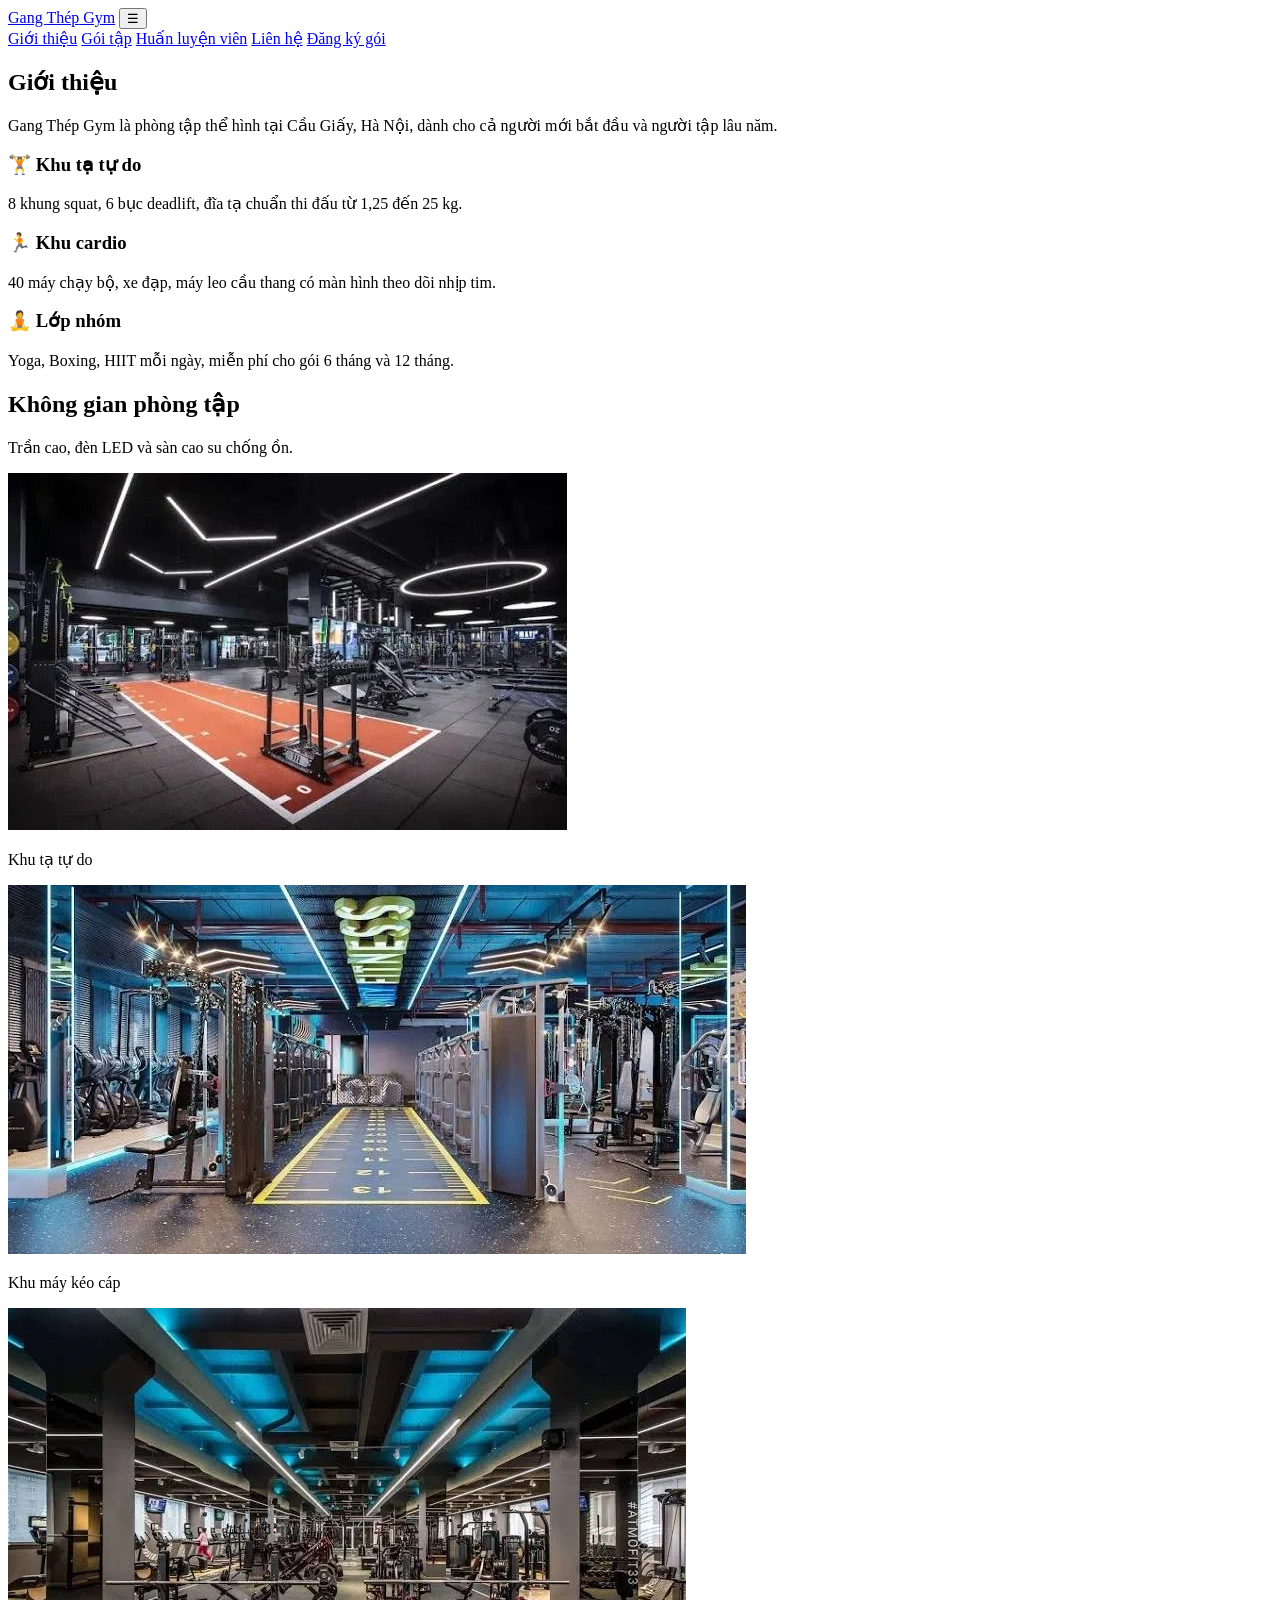
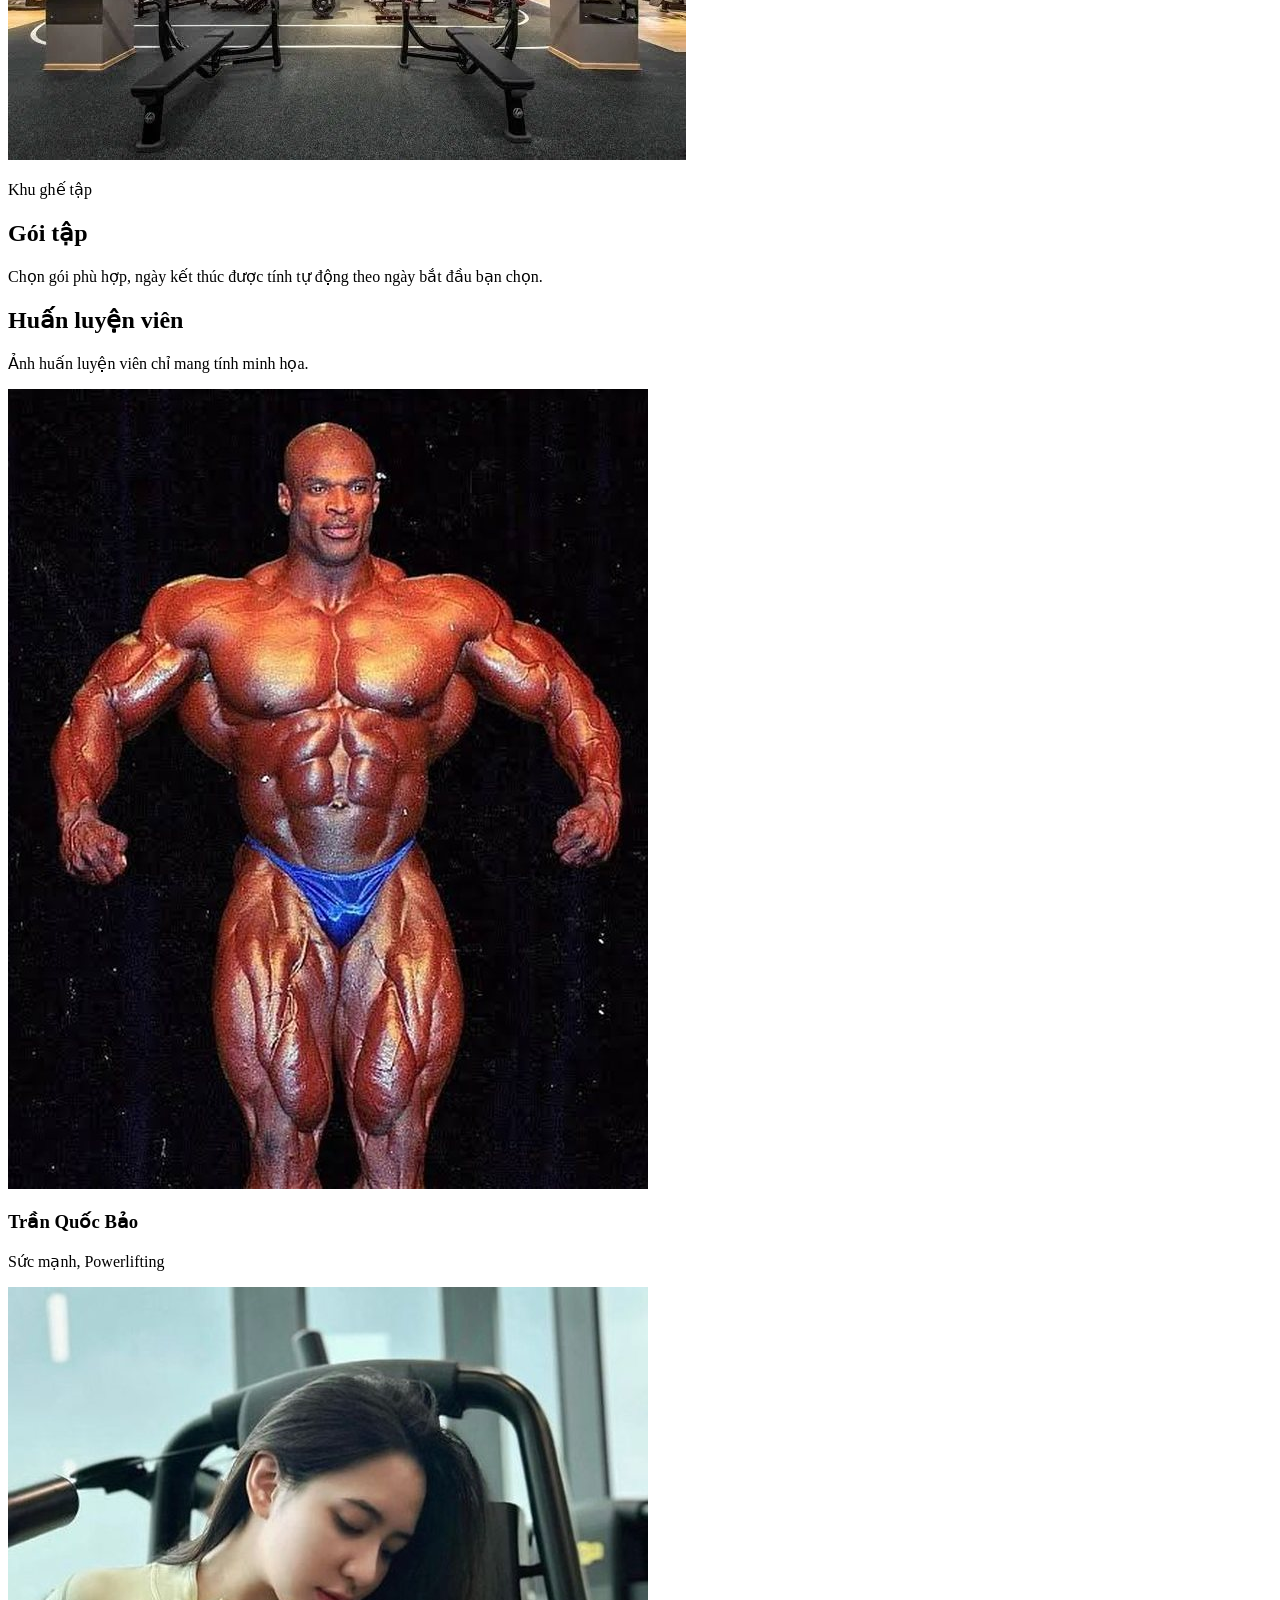
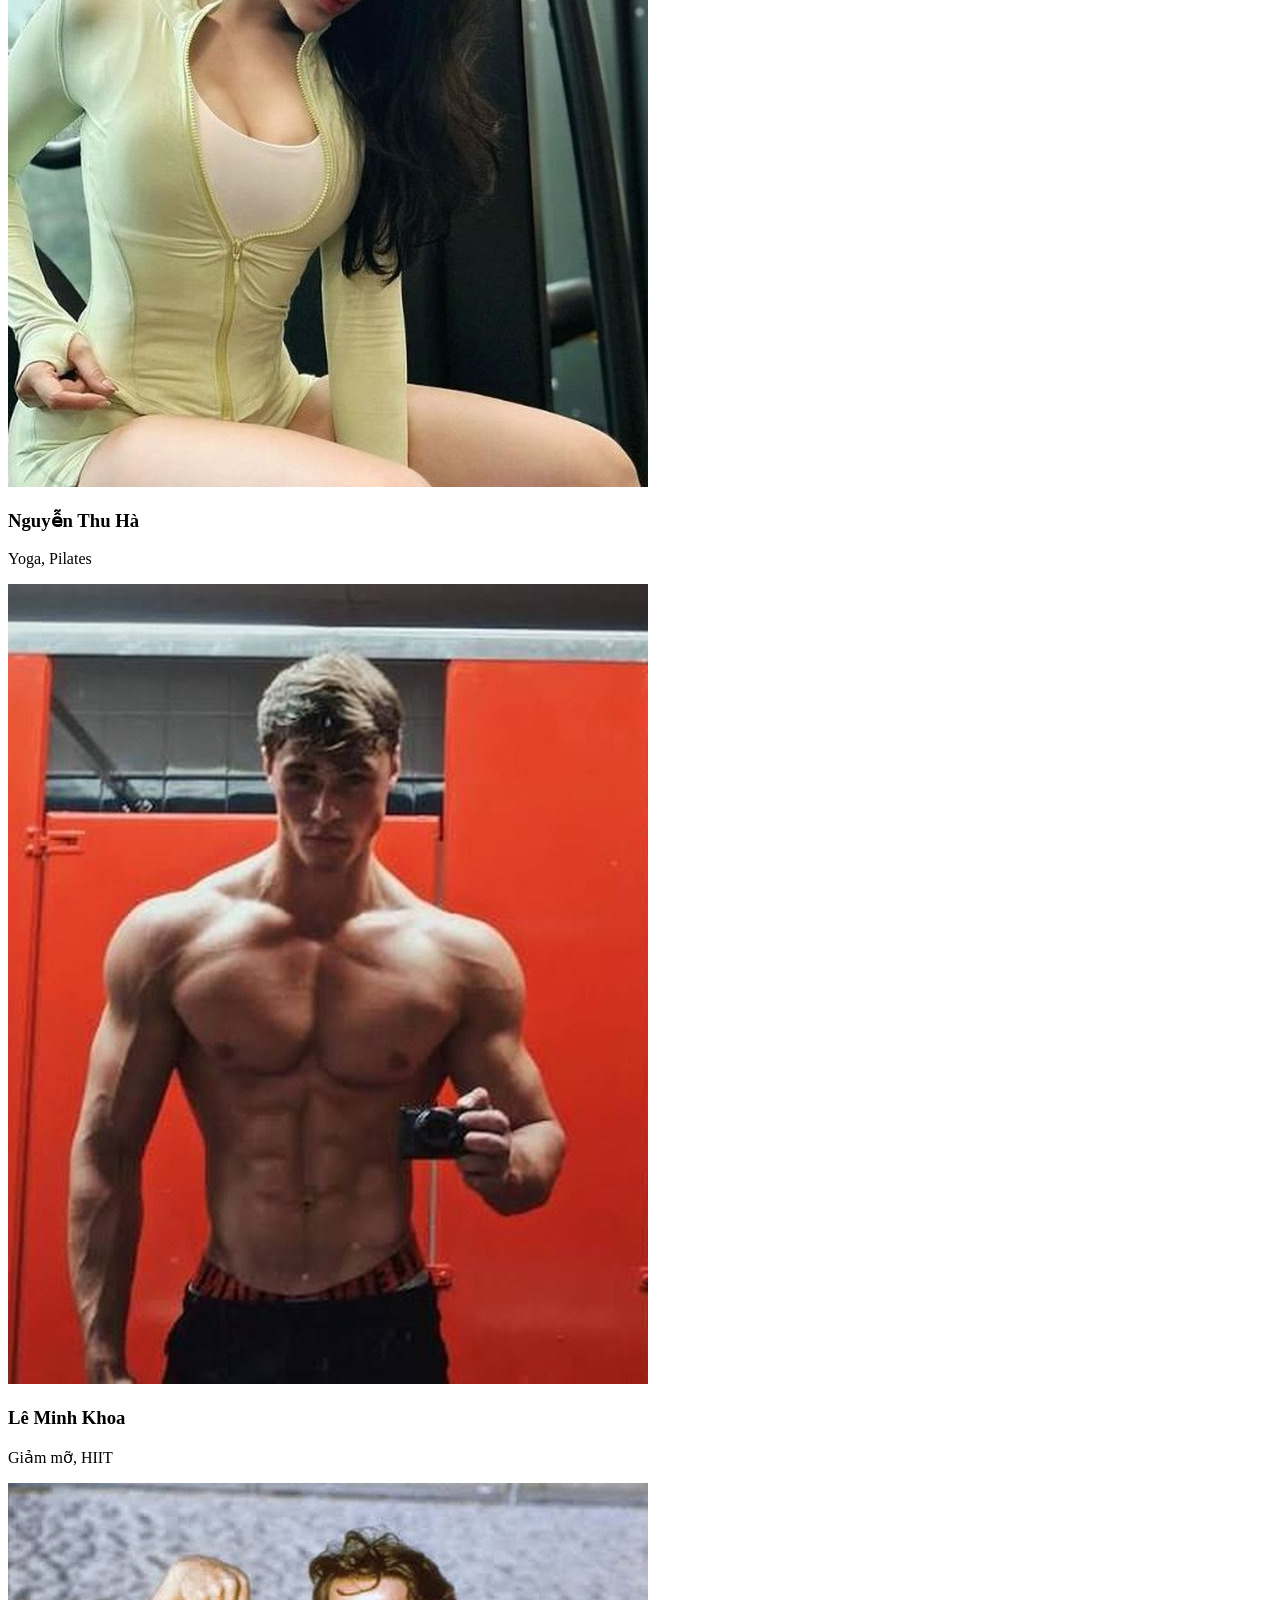
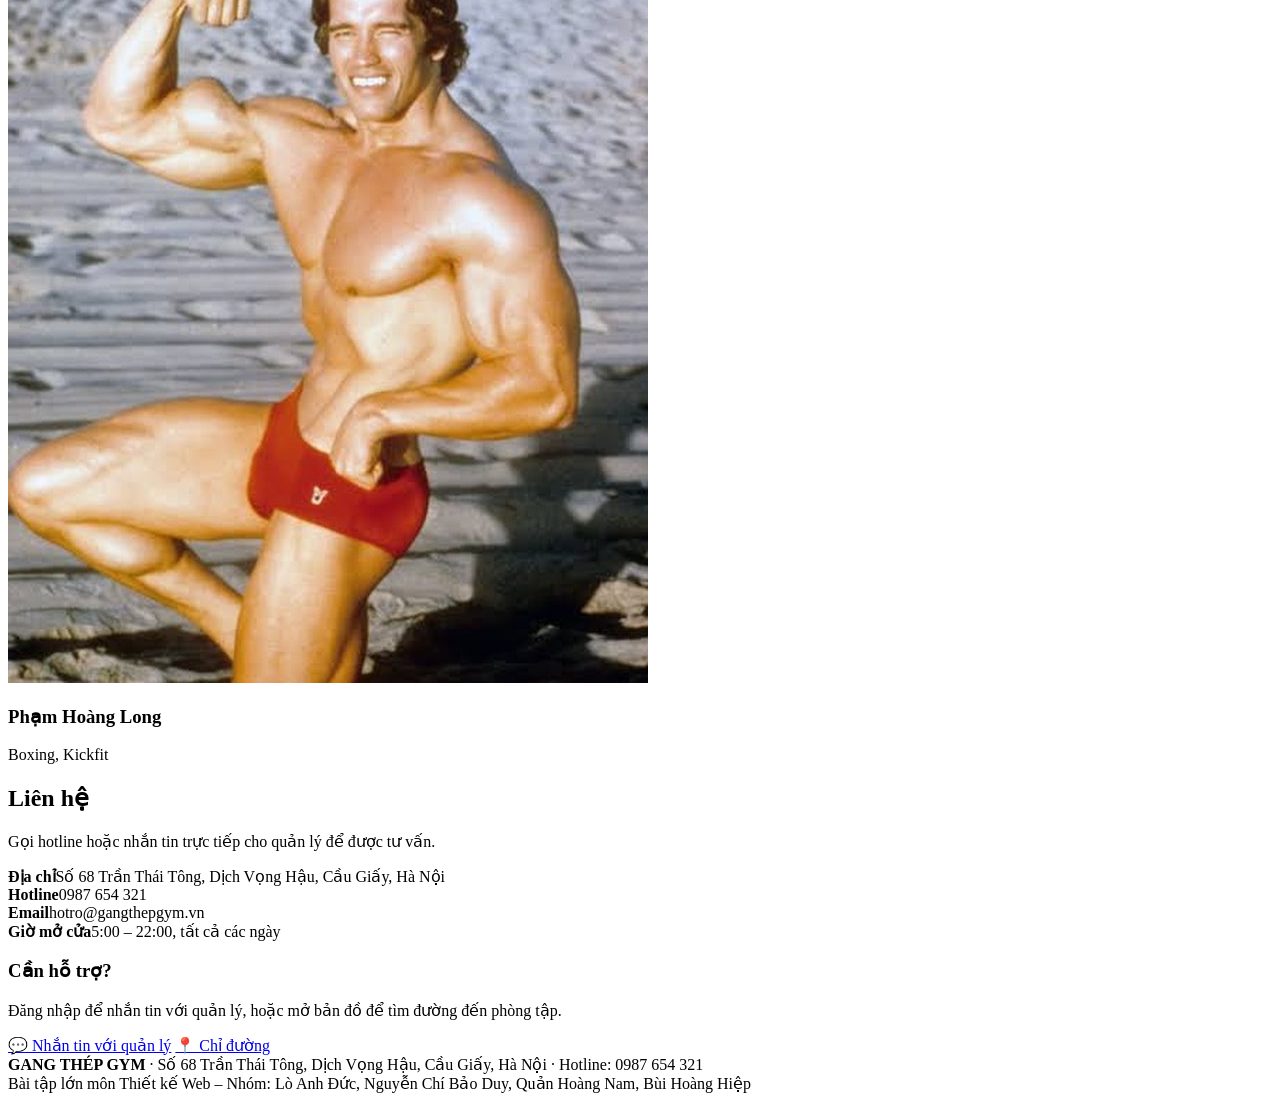
==== commit 96d2d84b: "Add files via upload" ====
--- a/index.html
+++ b/index.html
@@ -1,295 +1,98 @@
 <!DOCTYPE html>
 <html lang="vi">
 <head>
-<meta charset="utf-8">
-<meta name="viewport" content="width=device-width, initial-scale=1, viewport-fit=cover">
-<title>Gang Thép Gym</title>
-<meta name="claude:viewport-fit-sides" content="cover">
-<meta name="description" content="Gang Thép Gym – phòng tập gym, yoga, boxing tại Cầu Giấy, Hà Nội. Đăng ký tài khoản, chọn gói tập và nhắn tin trực tiếp với quản lý.">
-<link rel="preconnect" href="https://fonts.googleapis.com">
-<link rel="preconnect" href="https://fonts.gstatic.com" crossorigin>
-<link rel="stylesheet" href="https://fonts.googleapis.com/css2?family=Big+Shoulders+Display:wght@700;800;900&family=Be+Vietnam+Pro:wght@400;500;600;700&family=IBM+Plex+Mono:wght@500&display=swap">
-<!-- CSS: mỗi thành viên phụ trách một file -->
-<link rel="stylesheet" href="css/anhduc/base.css">     <!-- Lò Anh Đức: nền tảng, header, footer, form, modal -->
-<link rel="stylesheet" href="css/baoduy/home.css">     <!-- Nguyễn Chí Bảo Duy: trang chủ -->
-<link rel="stylesheet" href="css/hoangnam/account.css">  <!-- Quản Hoàng Nam: đăng nhập, đăng ký, tài khoản -->
-<link rel="stylesheet" href="css/hoanghiep/admin.css">    <!-- Bùi Hoàng Hiệp: quản trị, chat -->
-<link rel="stylesheet" href="css/anhduc/effects.css">  <!-- Lò Anh Đức: hiệu ứng động -->
+  <meta charset="UTF-8">
+  <meta name="viewport" content="width=device-width, initial-scale=1.0">
+  <title>Trang chủ – Gang Thép Gym</title>
+  <link rel="preconnect" href="https://fonts.googleapis.com">
+  <link rel="preconnect" href="https://fonts.gstatic.com" crossorigin>
+  <link rel="stylesheet" href="https://fonts.googleapis.com/css2?family=Be+Vietnam+Pro:wght@400;500;600;800&display=swap">
+  <link rel="stylesheet" href="css/style.css">
 </head>
 <body>
-<!-- ===== MÀN HÌNH CHÀO: thanh đòn được lắp đĩa tạ · Lò Anh Đức ===== -->
-<div class="splash" id="splash" aria-hidden="true">
-  <div class="barbell-wrap">
-    <div class="barbell">
-      <span class="rod"></span>
-      <span class="sp green l"></span><span class="sp yellow l"></span><span class="sp blue l"></span><span class="sp red l"></span>
-      <span class="gap"></span>
-      <span class="sp red r"></span><span class="sp blue r"></span><span class="sp yellow r"></span><span class="sp green r"></span>
+
+  <header>
+    <div class="khung thanh-menu">
+      <a href="index.html" class="logo">Gang <span>Thép</span> Gym</a>
+      <button id="nutMenu" aria-label="Mở menu">☰</button>
+      <nav id="menuChinh">
+        <a href="index.html#gioi-thieu">Giới thiệu</a>
+        <a href="index.html#goi-tap">Gói tập</a>
+        <a href="index.html#huan-luyen-vien">Huấn luyện viên</a>
+        <a href="index.html#lien-he">Liên hệ</a>
+        <a href="dang-ky-goi.html">Đăng ký gói</a>
+      </nav>
+      <div id="khuVucTaiKhoan"></div>
     </div>
-  </div>
-  <div class="splash-word"><span>Gang <em>Thép</em></span></div>
-  <div class="splash-meta"><span>ĐANG LẮP TẠ</span><i></i><span id="splashPct">0%</span></div>
-</div>
+  </header>
 
-<!-- ===== THANH QUẢNG CÁO CHẠY CHỮ · Lò Anh Đức ===== -->
-<div class="announce" role="note">
-  <div class="announce-track">
-    <span>Khai trương cơ sở Cầu Giấy: giảm 30% gói Đĩa Đỏ 12 tháng đến hết 31/10</span>
-    <span>Tập thử miễn phí 3 ngày cho thành viên mới</span>
-    <span>Mở cửa 5:00 – 22:00 tất cả các ngày trong tuần</span>
-    <span>Tặng 1 lần đo InBody khi đăng ký tài khoản</span>
-    <span>Khai trương cơ sở Cầu Giấy: giảm 30% gói Đĩa Đỏ 12 tháng đến hết 31/10</span>
-    <span>Tập thử miễn phí 3 ngày cho thành viên mới</span>
-    <span>Mở cửa 5:00 – 22:00 tất cả các ngày trong tuần</span>
-    <span>Tặng 1 lần đo InBody khi đăng ký tài khoản</span>
-  </div>
-</div>
+  <main class="khung">
 
-<!-- ===== HEADER · Lò Anh Đức ===== -->
-<header class="site-header" id="siteHeader">
-  <div class="wrap">
-    <div class="header-inner">
-      <button class="logo" data-go="home" aria-label="Về trang chủ Gang Thép Gym">
-        <svg class="logo-mark" viewBox="0 0 40 40" aria-hidden="true"><circle cx="20" cy="20" r="19" fill="var(--accent)"/><circle cx="20" cy="20" r="13" fill="none" stroke="#fff" stroke-opacity=".35" stroke-width="1.5"/><circle cx="20" cy="20" r="5" fill="var(--bg)"/></svg>
-        <span class="logo-text">Gang Thép<small>GYM · HÀ NỘI</small></span>
-      </button>
-      <nav class="main-nav" aria-label="Điều hướng trang chủ">
-        <button data-scroll="about">Giới thiệu</button>
-        <button data-scroll="space">Không gian</button>
-        <button data-scroll="plans">Gói tập</button>
-        <button data-scroll="trainers">Huấn luyện viên</button>
-        <button data-scroll="schedule">Lịch lớp</button>
-        <button data-scroll="contact">Liên hệ</button>
-      </nav>
-      <div class="header-actions">
-        <button class="btn btn-ghost btn-icon" id="themeBtn" aria-label="Đổi giao diện sáng/tối"></button>
-        <div id="authArea" style="display:flex;gap:8px;align-items:center"></div>
-        <button class="btn btn-ghost btn-icon menu-btn" id="menuBtn" aria-label="Mở menu" aria-expanded="false"></button>
+    <section class="muc" id="gioi-thieu">
+      <h2>Giới thiệu</h2>
+      <p class="mo-ta">Gang Thép Gym là phòng tập thể hình tại Cầu Giấy, Hà Nội, dành cho cả người mới bắt đầu và người tập lâu năm.</p>
+      <div class="luoi-3">
+        <div class="the"><h3>🏋️ Khu tạ tự do</h3><p>8 khung squat, 6 bục deadlift, đĩa tạ chuẩn thi đấu từ 1,25 đến 25 kg.</p></div>
+        <div class="the"><h3>🏃 Khu cardio</h3><p>40 máy chạy bộ, xe đạp, máy leo cầu thang có màn hình theo dõi nhịp tim.</p></div>
+        <div class="the"><h3>🧘 Lớp nhóm</h3><p>Yoga, Boxing, HIIT mỗi ngày, miễn phí cho gói 6 tháng và 12 tháng.</p></div>
       </div>
-    </div>
-    <nav class="mobile-menu" id="mobileMenu" hidden aria-label="Menu di động">
-      <button data-scroll="about">Giới thiệu</button>
-      <button data-scroll="space">Không gian</button>
-        <button data-scroll="plans">Gói tập</button>
-      <button data-scroll="trainers">Huấn luyện viên</button>
-      <button data-scroll="schedule">Lịch lớp</button>
-      <button data-scroll="contact">Liên hệ</button>
-      <div id="mobileAuth" style="display:flex;gap:8px;padding-top:8px"></div>
-    </nav>
-  </div>
-</header>
+    </section>
 
-<!-- ================= TRANG CHỦ · Nguyễn Chí Bảo Duy ================= -->
-<main id="view-home" data-view="home">
-  <section class="hero">
-    <div class="hero-photo" aria-hidden="true"><img src="images/gym-1.jpg" alt=""></div>
-    <div class="wrap hero-inner">
-      <div>
-        <span class="eyebrow">Phòng tập sức mạnh · Cầu Giấy, Hà Nội</span>
-        <h1>
-          <span class="line"><span>Nâng tạ.</span></span>
-          <span class="line"><span>Nâng cấp</span></span>
-          <span class="line"><span class="outline">bản thân.</span></span>
-        </h1>
-        <p class="hero-lead">1.200 m² sàn tập, hơn 300 thiết bị và đội ngũ huấn luyện viên có chứng chỉ. Đăng ký online trong 1 phút, theo dõi gói tập và nhắn tin với quản lý ngay trên website.</p>
-        <div class="hero-cta">
-          <button class="btn btn-primary btn-lg" data-action="start-trial">Tập thử miễn phí 3 ngày</button>
-          <button class="btn btn-lg" data-scroll="plans">Xem bảng giá</button>
+    <section class="muc" id="anh-phong-tap">
+      <h2>Không gian phòng tập</h2>
+      <p class="mo-ta">Trần cao, đèn LED và sàn cao su chống ồn.</p>
+      <div class="luoi-3">
+        <div class="anh-phong-tap"><img src="images/gym-1.jpg" alt="Đường chạy sled màu đỏ giữa khu tạ"><p>Khu tạ tự do</p></div>
+        <div class="anh-phong-tap"><img src="images/gym-2.jpg" alt="Lối đi giữa hai dãy máy kéo cáp"><p>Khu máy kéo cáp</p></div>
+        <div class="anh-phong-tap"><img src="images/gym-3.jpg" alt="Dãy ghế đẩy ngực dưới trần đèn xanh"><p>Khu ghế tập</p></div>
+      </div>
+    </section>
+
+    <section class="muc" id="goi-tap">
+      <h2>Gói tập</h2>
+      <p class="mo-ta">Chọn gói phù hợp, ngày kết thúc được tính tự động theo ngày bắt đầu bạn chọn.</p>
+      <div class="luoi-4" id="danhSachGoi"></div>
+    </section>
+
+    <section class="muc" id="huan-luyen-vien">
+      <h2>Huấn luyện viên</h2>
+      <p class="mo-ta">Ảnh huấn luyện viên chỉ mang tính minh họa.</p>
+      <div class="luoi-4">
+        <div class="the hlv"><img src="images/pt-quocbao.jpg" alt="HLV Trần Quốc Bảo"><div><h3>Trần Quốc Bảo</h3><p>Sức mạnh, Powerlifting</p></div></div>
+        <div class="the hlv"><img src="images/pt-nu.jpg" alt="HLV Nguyễn Thu Hà"><div><h3>Nguyễn Thu Hà</h3><p>Yoga, Pilates</p></div></div>
+        <div class="the hlv"><img src="images/pt-minhkhoa.jpg" alt="HLV Lê Minh Khoa"><div><h3>Lê Minh Khoa</h3><p>Giảm mỡ, HIIT</p></div></div>
+        <div class="the hlv"><img src="images/pt-hoanglong.jpg" alt="HLV Phạm Hoàng Long"><div><h3>Phạm Hoàng Long</h3><p>Boxing, Kickfit</p></div></div>
+      </div>
+    </section>
+
+    <section class="muc" id="lien-he">
+      <h2>Liên hệ</h2>
+      <p class="mo-ta">Gọi hotline hoặc nhắn tin trực tiếp cho quản lý để được tư vấn.</p>
+      <div class="lien-he">
+        <div class="the">
+          <div class="dong"><b>Địa chỉ</b><span>Số 68 Trần Thái Tông, Dịch Vọng Hậu, Cầu Giấy, Hà Nội</span></div>
+          <div class="dong"><b>Hotline</b><span class="so-hotline">0987 654 321</span></div>
+          <div class="dong"><b>Email</b><span>hotro@gangthepgym.vn</span></div>
+          <div class="dong"><b>Giờ mở cửa</b><span>5:00 – 22:00, tất cả các ngày</span></div>
         </div>
-        <div class="hero-stats">
-          <div><b data-count="1200">1.200</b><span>m² sàn tập</span></div>
-          <div><b data-count="300" data-suffix="+">300+</b><span>thiết bị</span></div>
-          <div><b data-count="12">12</b><span>lớp nhóm/tuần</span></div>
-          <div><b>5–22h</b><span>mở cửa mỗi ngày</span></div>
+        <div class="the">
+          <h3>Cần hỗ trợ?</h3>
+          <p style="margin-bottom:16px">Đăng nhập để nhắn tin với quản lý, hoặc mở bản đồ để tìm đường đến phòng tập.</p>
+          <a href="tin-nhan.html" class="nut">💬 Nhắn tin với quản lý</a>
+          <a href="https://www.google.com/maps/search/?api=1&query=68+Tr%E1%BA%A7n+Th%C3%A1i+T%C3%B4ng+C%E1%BA%A7u+Gi%E1%BA%A5y+H%C3%A0+N%E1%BB%99i" target="_blank" rel="noopener" class="nut nut-vien">📍 Chỉ đường</a>
         </div>
       </div>
-      <div class="hero-visual" aria-hidden="true">
-        <svg viewBox="0 0 400 400">
-          <defs><path id="ring" d="M200,200 m-150,0 a150,150 0 1,1 300,0 a150,150 0 1,1 -300,0"/></defs>
-          <g class="spin">
-            <circle cx="200" cy="200" r="190" fill="var(--plate-red)"/>
-            <circle cx="200" cy="200" r="180" fill="none" stroke="rgba(0,0,0,.22)" stroke-width="3"/>
-            <circle cx="200" cy="200" r="122" fill="none" stroke="rgba(0,0,0,.22)" stroke-width="3"/>
-            <text font-family="Big Shoulders Display, Arial Narrow, sans-serif" font-weight="900" font-size="30" letter-spacing="5" fill="#fff"><textPath href="#ring" textLength="930" lengthAdjust="spacing">GANG THÉP GYM · 25 KG · CẦU GIẤY · HÀ NỘI · 25 KG ·</textPath></text>
-            <circle cx="200" cy="200" r="58" fill="rgba(0,0,0,.18)"/>
-            <circle cx="200" cy="200" r="30" fill="var(--band)" stroke="#9aa3ad" stroke-width="6"/>
-          </g>
-          <g class="spin-rev" style="transform-origin:330px 330px">
-            <circle cx="330" cy="330" r="74" fill="var(--plate-blue)"/>
-            <circle cx="330" cy="330" r="46" fill="none" stroke="rgba(0,0,0,.25)" stroke-width="3"/>
-            <circle cx="330" cy="330" r="14" fill="var(--band)" stroke="#9aa3ad" stroke-width="4"/>
-            <text x="330" y="282" text-anchor="middle" font-family="Big Shoulders Display, Arial Narrow, sans-serif" font-weight="900" font-size="18" fill="#fff">20 KG</text>
-          </g>
-        </svg>
-        <div class="hero-tag t1"><span class="dot"></span><div><b>Đang mở cửa</b><small>5:00 – 22:00 hôm nay</small></div></div>
-        <div class="hero-tag t2"><div><b>-30% gói 12 tháng</b><small>Ưu đãi khai trương</small></div></div>
-      </div>
+    </section>
+  </main>
+
+  <footer>
+    <div class="khung">
+      <b>GANG THÉP GYM</b> · Số 68 Trần Thái Tông, Dịch Vọng Hậu, Cầu Giấy, Hà Nội · Hotline: 0987 654 321<br>
+      Bài tập lớn môn Thiết kế Web – Nhóm: Lò Anh Đức, Nguyễn Chí Bảo Duy, Quản Hoàng Nam, Bùi Hoàng Hiệp
     </div>
-  </section>
+  </footer>
 
-  <div class="disciplines" aria-hidden="true">
-    <div class="track">
-      <span>Powerlifting</span><span>Yoga</span><span>Boxing</span><span>HIIT</span><span>Pilates</span><span>Cardio</span><span>Kickfit</span><span>Bodybuilding</span>
-      <span>Powerlifting</span><span>Yoga</span><span>Boxing</span><span>HIIT</span><span>Pilates</span><span>Cardio</span><span>Kickfit</span><span>Bodybuilding</span>
-    </div>
-  </div>
-
-  <!-- Giới thiệu -->
-  <section class="section" id="about">
-    <div class="wrap about-grid">
-      <div class="about-text">
-        <span class="eyebrow">Về chúng tôi</span>
-        <h2 class="section-title">Nơi sắt thép<br>rèn nên con người</h2>
-        <p style="margin-top:24px">Gang Thép Gym ra đời năm 2026 với một mục tiêu: tạo ra phòng tập nơi người mới bắt đầu cũng thấy tự tin như vận động viên lâu năm.</p>
-        <p>Chúng tôi đầu tư khu tạ tự do chuẩn thi đấu, sàn cao su chống ồn dày 30 mm và hệ thống thông gió tươi. Mỗi hội viên mới đều được huấn luyện viên hướng dẫn sử dụng máy và xây dựng giáo án trong buổi đầu tiên.</p>
-        <ul class="checklist">
-          <li><svg class="icon" viewBox="0 0 24 24"><path d="m5 12.5 4.5 4.5L19 7.5"/></svg><span>Huấn luyện viên có chứng chỉ quốc tế, kinh nghiệm từ 5 năm</span></li>
-          <li><svg class="icon" viewBox="0 0 24 24"><path d="m5 12.5 4.5 4.5L19 7.5"/></svg><span>Đăng ký, đổi gói và theo dõi hạn tập hoàn toàn online</span></li>
-          <li><svg class="icon" viewBox="0 0 24 24"><path d="m5 12.5 4.5 4.5L19 7.5"/></svg><span>Tủ đồ, phòng tắm nước nóng, khu để xe máy miễn phí</span></li>
-        </ul>
-      </div>
-      <div class="facilities">
-        <article class="facility" style="--c:var(--plate-red)">
-          <div class="facility-icon"><svg class="icon" viewBox="0 0 24 24"><path d="M6.5 6.5v11M17.5 6.5v11M3.5 9v6M20.5 9v6M6.5 12h11"/></svg></div>
-          <h3>Khu tạ tự do</h3><p>8 khung squat, 6 bục deadlift, đĩa tạ bumper chuẩn IWF từ 1,25 đến 25 kg.</p><span class="meta">450 m² · Tầng 1</span>
-        </article>
-        <article class="facility" style="--c:var(--plate-blue)">
-          <div class="facility-icon"><svg class="icon" viewBox="0 0 24 24"><path d="M3 12h4l3-7 4 14 3-7h4"/></svg></div>
-          <h3>Khu cardio</h3><p>40 máy chạy bộ, xe đạp và máy leo cầu thang có màn hình theo dõi nhịp tim.</p><span class="meta">320 m² · Tầng 2</span>
-        </article>
-        <article class="facility" style="--c:var(--plate-yellow)">
-          <div class="facility-icon"><svg class="icon" viewBox="0 0 24 24"><circle cx="12" cy="5" r="2"/><path d="M12 7v6M6 10l6 3 6-3M8 21l4-8 4 8"/></svg></div>
-          <h3>Phòng Yoga &amp; Pilates</h3><p>Phòng kính cách âm, sàn gỗ, đèn điều chỉnh độ sáng, sức chứa 25 người.</p><span class="meta">180 m² · Tầng 3</span>
-        </article>
-        <article class="facility" style="--c:var(--plate-green)">
-          <div class="facility-icon"><svg class="icon" viewBox="0 0 24 24"><path d="M7 4h7a4 4 0 0 1 4 4v3a3 3 0 0 1-3 3H8a3 3 0 0 1-3-3V6a2 2 0 0 1 2-2Z"/><path d="M8 14v6h7v-6M5 8h3"/></svg></div>
-          <h3>Sàn Boxing</h3><p>Võ đài 5 × 5 m, 12 bao cát, găng và băng quấn cho người mới mượn miễn phí.</p><span class="meta">250 m² · Tầng 3</span>
-        </article>
-      </div>
-    </div>
-  </section>
-
-
-  <!-- Không gian tập luyện (thư viện ảnh) -->
-  <section class="section section-alt" id="space">
-    <div class="wrap">
-      <div class="section-head">
-        <div><span class="eyebrow">Không gian</span><h2 class="section-title">Không gian tập luyện</h2></div>
-        <p class="section-desc">Trần cao, đèn LED dải chạy dọc phòng và sàn cao su chống ồn. Bấm vào ảnh để xem lớn.</p>
-      </div>
-      <div class="gallery">
-        <figure class="g-item g-big"><button data-action="lightbox" data-index="0" aria-label="Phóng to ảnh khu máy kéo cáp"><img src="images/gym-2.jpg" alt="Lối đi kẻ vạch giữa hai dãy máy kéo cáp, đèn LED xanh trên trần" loading="lazy"></button>
-          <figcaption><b>Khu máy kéo cáp</b><span>Lối đi kẻ vạch để tập kéo xe trượt, đẩy sled</span></figcaption></figure>
-        <figure class="g-item"><button data-action="lightbox" data-index="1" aria-label="Phóng to ảnh đường chạy sled"><img src="images/gym-1.jpg" alt="Đường chạy sled màu đỏ chạy giữa khu tạ" loading="lazy"></button>
-          <figcaption><b>Đường chạy sled</b><span>Sàn cỏ nhân tạo dài 20 m</span></figcaption></figure>
-        <figure class="g-item"><button data-action="lightbox" data-index="2" aria-label="Phóng to ảnh khu tạ tự do"><img src="images/gym-3.jpg" alt="Dãy ghế đẩy ngực và khung tạ dưới trần đèn xanh" loading="lazy"></button>
-          <figcaption><b>Khu tạ tự do</b><span>Ghế đẩy ngực, khung squat, máy chạy</span></figcaption></figure>
-      </div>
-    </div>
-  </section>
-
-  <!-- Gói tập -->
-  <section class="section" id="plans">
-    <div class="wrap">
-      <div class="section-head">
-        <div><span class="eyebrow">Bảng giá</span><h2 class="section-title">Chọn đĩa tạ của bạn</h2></div>
-        <p class="section-desc">Mỗi gói mang màu của một đĩa tạ thi đấu chuẩn quốc tế. Đĩa càng nặng, gói càng dài và càng nhiều quyền lợi. Có thể đổi gói bất cứ lúc nào, phần còn lại của gói cũ được trừ vào gói mới.</p>
-      </div>
-      <div class="plans" id="planGrid"></div>
-    </div>
-  </section>
-
-  <!-- HLV -->
-  <section class="section section-alt" id="trainers">
-    <div class="wrap">
-      <div class="section-head">
-        <div><span class="eyebrow">Đội ngũ</span><h2 class="section-title">Huấn luyện viên</h2></div>
-        <p class="section-desc">Mỗi huấn luyện viên phụ trách một nhóm bộ môn và nhận tối đa 15 học viên PT để đảm bảo chất lượng.<br><small style="font-size:12px">Ảnh huấn luyện viên chỉ mang tính minh họa.</small></p>
-      </div>
-      <div class="trainers">
-        <article class="trainer"><div class="trainer-art has-photo" style="--c:var(--plate-red)"><img src="images/pt-quocbao.jpg" alt="Huấn luyện viên Trần Quốc Bảo" loading="lazy"></div><div class="trainer-body"><h3>Trần Quốc Bảo</h3><p>Sức mạnh &amp; Powerlifting · 8 năm</p><div class="tags"><span class="tag">NSCA-CPT</span><span class="tag">Squat 220 kg</span></div></div></article>
-        <article class="trainer"><div class="trainer-art has-photo" style="--c:var(--plate-blue)"><img src="images/pt-nu.jpg" alt="Huấn luyện viên Nguyễn Thu Hà" loading="lazy"></div><div class="trainer-body"><h3>Nguyễn Thu Hà</h3><p>Yoga &amp; Pilates · 6 năm</p><div class="tags"><span class="tag">RYT-500</span><span class="tag">Pilates Mat</span></div></div></article>
-        <article class="trainer"><div class="trainer-art has-photo" style="--c:var(--plate-yellow)"><img src="images/pt-minhkhoa.jpg" alt="Huấn luyện viên Lê Minh Khoa" loading="lazy"></div><div class="trainer-body"><h3>Lê Minh Khoa</h3><p>Giảm mỡ &amp; HIIT · 5 năm</p><div class="tags"><span class="tag">ACE-CPT</span><span class="tag">Dinh dưỡng</span></div></div></article>
-        <article class="trainer"><div class="trainer-art has-photo" style="--c:var(--plate-green)"><img src="images/pt-hoanglong.jpg" alt="Huấn luyện viên Phạm Hoàng Long" loading="lazy"></div><div class="trainer-body"><h3>Phạm Hoàng Long</h3><p>Boxing &amp; Kickfit · 7 năm</p><div class="tags"><span class="tag">HLV Boxing cấp 2</span></div></div></article>
-      </div>
-    </div>
-  </section>
-
-  <!-- Lịch lớp -->
-  <section class="section" id="schedule">
-    <div class="wrap">
-      <div class="section-head">
-        <div><span class="eyebrow">Lớp nhóm</span><h2 class="section-title">Lịch tuần này</h2></div>
-        <p class="section-desc">Lớp nhóm miễn phí cho gói Đĩa Xanh dương và Đĩa Đỏ. Gói khác đăng ký lẻ 50.000 ₫/buổi tại quầy.</p>
-      </div>
-      <div class="schedule-wrap"><div class="schedule" id="scheduleGrid"></div></div>
-    </div>
-  </section>
-
-  <!-- Liên hệ -->
-  <section class="section" id="contact">
-    <div class="wrap">
-      <div class="section-head">
-        <div><span class="eyebrow">Liên hệ &amp; hỗ trợ</span><h2 class="section-title">Ghé thăm chúng tôi</h2></div>
-        <p class="section-desc">Gọi hotline để được tư vấn ngay, hoặc để lại lời nhắn, quản lý sẽ gọi lại trong giờ làm việc.</p>
-      </div>
-      <div class="contact-grid">
-        <div class="contact-card" id="contactCard"></div>
-        <div class="form-card">
-          <h3>Để lại lời nhắn</h3>
-          <p>Chúng tôi phản hồi trong vòng 2 giờ làm việc.</p>
-          <form class="form" id="contactForm" novalidate>
-            <div class="field"><label for="ct-name">Họ và tên</label><input id="ct-name" name="name" placeholder="Nguyễn Văn A"><span class="err"></span></div>
-            <div class="field"><label for="ct-phone">Số điện thoại</label><input id="ct-phone" name="phone" inputmode="numeric" placeholder="09xx xxx xxx"><span class="err"></span></div>
-            <div class="field full"><label for="ct-topic">Bạn cần hỗ trợ về</label>
-              <select id="ct-topic" name="topic"><option>Tư vấn gói tập</option><option>Đăng ký tập thử</option><option>Thuê huấn luyện viên cá nhân</option><option>Góp ý dịch vụ</option></select></div>
-            <div class="field full"><label for="ct-msg">Lời nhắn</label><textarea id="ct-msg" name="message" placeholder="Ví dụ: Mình muốn tập giảm cân buổi tối, nên chọn gói nào?"></textarea><span class="err"></span></div>
-            <div class="field full"><button class="btn btn-primary btn-lg btn-block" type="submit">Gửi lời nhắn</button></div>
-          </form>
-        </div>
-      </div>
-    </div>
-  </section>
-</main>
-
-<!-- ================= CÁC TRANG DO JAVASCRIPT VẼ =================
-     view-login, view-register, view-account: Quản Hoàng Nam (js/auth.js, js/member.js)
-     view-admin: Bùi Hoàng Hiệp (js/admin.js) -->
-<main id="view-login" data-view="login" hidden></main>
-<main id="view-register" data-view="register" hidden></main>
-<main id="view-account" data-view="account" hidden></main>
-<main id="view-admin" data-view="admin" hidden></main>
-
-<!-- ===== FOOTER · Lò Anh Đức ===== -->
-<footer class="site-footer">
-  <div class="wrap footer-inner">
-    <div>
-      <div class="logo-text" style="font-size:28px">Gang Thép<small>GYM · HÀ NỘI</small></div>
-      <p style="max-width:34ch;margin:16px 0 0">Phòng tập sức mạnh dành cho mọi người, từ buổi đầu tiên đến kỷ lục cá nhân tiếp theo.</p>
-    </div>
-    <div><h4>Khám phá</h4><ul><li><button data-scroll="about">Giới thiệu</button></li><li><button data-scroll="space">Không gian</button></li><li><button data-scroll="plans">Bảng giá</button></li><li><button data-scroll="trainers">Huấn luyện viên</button></li><li><button data-scroll="schedule">Lịch lớp</button></li></ul></div>
-    <div><h4>Tài khoản</h4><ul><li><button data-go="register">Đăng ký</button></li><li><button data-go="login">Đăng nhập</button></li><li><button data-go="account">Gói của tôi</button></li><li><button data-action="open-chat">Nhắn tin quản lý</button></li></ul></div>
-    <div><h4>Liên hệ</h4><ul id="footerContact"></ul></div>
-  </div>
-  <div class="wrap"><div class="footer-bottom"><span>© 2026 Gang Thép Gym · Bài tập lớn môn Thiết kế Web · Nhóm: Lò Anh Đức (trưởng nhóm), Nguyễn Chí Bảo Duy, Quản Hoàng Nam, Bùi Hoàng Hiệp</span><button class="link" data-action="reset" style="color:var(--band-muted);font-weight:500">Khôi phục dữ liệu mẫu</button></div></div>
-</footer>
-
-<!-- ===== CHAT VỚI QUẢN LÝ · Bùi Hoàng Hiệp ===== -->
-<button class="chat-fab" id="chatFab" data-action="toggle-chat" aria-label="Nhắn tin với quản lý"></button>
-<section class="chat-panel" id="chatPanel" hidden aria-label="Nhắn tin với quản lý"></section>
-
-<div id="modalRoot"></div>
-<div class="toasts" id="toasts" aria-live="polite"></div>
-
-<!-- JavaScript: thứ tự nạp quan trọng. core.js đầu tiên, main.js cuối cùng. -->
-<script src="js/anhduc/core.js"></script>     <!-- Lò Anh Đức: cấu hình, tiện ích, modal, đăng ký sự kiện -->
-<script src="js/hoanghiep/data.js"></script>     <!-- Bùi Hoàng Hiệp: cơ sở dữ liệu, nghiệp vụ gói tập -->
-<script src="js/anhduc/effects.js"></script>  <!-- Lò Anh Đức: màn hình chào, quảng cáo, xem ảnh -->
-<script src="js/baoduy/home.js"></script>     <!-- Nguyễn Chí Bảo Duy: trang chủ, form liên hệ -->
-<script src="js/hoangnam/auth.js"></script>     <!-- Quản Hoàng Nam: đăng nhập, đăng ký -->
-<script src="js/hoangnam/member.js"></script>   <!-- Quản Hoàng Nam: tài khoản, gói đã đăng ký, đổi gói -->
-<script src="js/hoanghiep/admin.js"></script>    <!-- Bùi Hoàng Hiệp: trang quản trị -->
-<script src="js/hoanghiep/chat.js"></script>     <!-- Bùi Hoàng Hiệp: nhắn tin với quản lý -->
-<script src="js/anhduc/main.js"></script>     <!-- Lò Anh Đức: điều hướng, khởi động -->
+  <script src="js/common.js"></script>
+  <script src="js/trang-chu.js"></script>
 </body>
 </html>
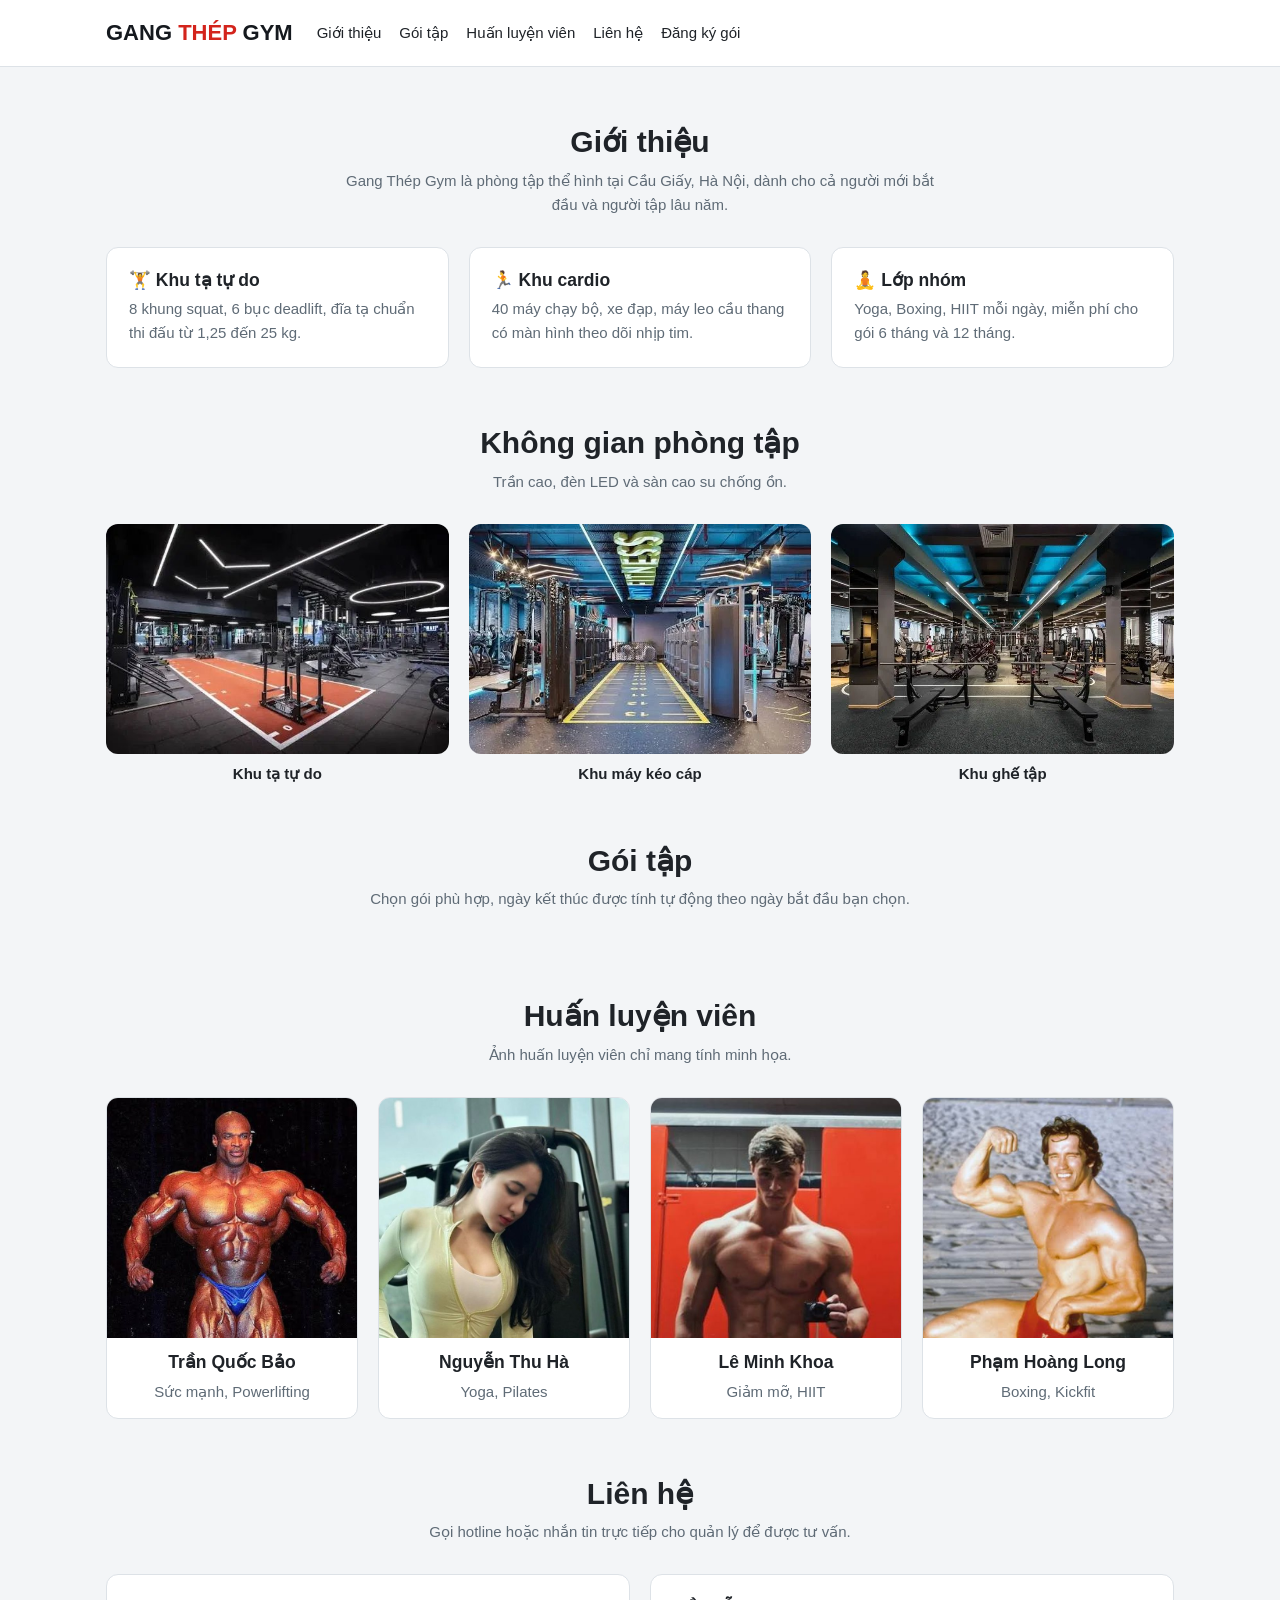
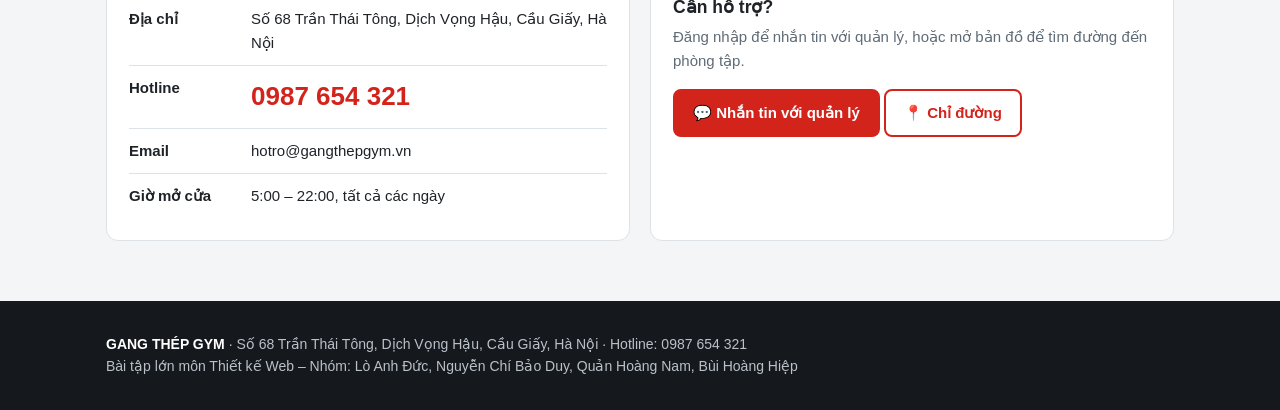
==== commit 0d440375: "Update stylesheet link to new directory" ====
--- a/index.html
+++ b/index.html
@@ -7,7 +7,7 @@
   <link rel="preconnect" href="https://fonts.googleapis.com">
   <link rel="preconnect" href="https://fonts.gstatic.com" crossorigin>
   <link rel="stylesheet" href="https://fonts.googleapis.com/css2?family=Be+Vietnam+Pro:wght@400;500;600;800&display=swap">
-  <link rel="stylesheet" href="css/style.css">
+  <link rel="stylesheet" href="css/anhduc/style.css">
 </head>
 <body>
 
--- a/css/anhduc/style.css
+++ b/css/anhduc/style.css
@@ -0,0 +1,562 @@
+:root {
+  --do: #D3241C;
+  --do-dam: #A81B14;
+  --den: #15191E;
+  --chu: #1F2328;
+  --xam: #5F6B76;
+  --vien: #DDE2E7;
+  --nen: #F3F5F7;
+  --trang: #FFFFFF;
+  --xanh: #1F8A52;
+  --vang: #B07A00;
+}
+
+* {
+  box-sizing: border-box;
+}
+
+body {
+  margin: 0;
+  font-family: 'Be Vietnam Pro', Arial, sans-serif;
+  font-size: 15px;
+  line-height: 1.6;
+  color: var(--chu);
+  background: var(--nen);
+}
+
+a {
+  color: var(--do);
+  text-decoration: none;
+}
+
+img {
+  max-width: 100%;
+  display: block;
+}
+
+h1, h2, h3 {
+  line-height: 1.25;
+  margin-top: 0;
+}
+
+.khung {
+  max-width: 1100px;
+  margin: 0 auto;
+  padding: 0 16px;
+}
+
+.nut {
+  display: inline-block;
+  padding: 10px 18px;
+  border: 2px solid var(--do);
+  border-radius: 8px;
+  background: var(--do);
+  color: #fff;
+  font: inherit;
+  font-weight: 600;
+  cursor: pointer;
+}
+
+.nut-vien {
+  background: transparent;
+  color: var(--do);
+}
+
+.nut-nho {
+  padding: 5px 10px;
+  font-size: 13px;
+}
+
+.nut-xam {
+  background: #fff;
+  color: var(--chu);
+  border-color: var(--vien);
+}
+
+header {
+  background: #fff;
+  border-bottom: 1px solid var(--vien);
+  position: sticky;
+  top: 0;
+  z-index: 10;
+}
+
+.thanh-menu {
+  display: flex;
+  align-items: center;
+  gap: 24px;
+  height: 66px;
+}
+
+.logo {
+  font-size: 22px;
+  font-weight: 800;
+  color: var(--den);
+  text-transform: uppercase;
+  white-space: nowrap;
+}
+
+.logo span {
+  color: var(--do);
+}
+
+#menuChinh {
+  display: flex;
+  gap: 18px;
+  flex: 1;
+  white-space: nowrap;
+}
+
+#menuChinh a, #khuVucTaiKhoan a:not(.nut) {
+  color: var(--chu);
+  font-weight: 500;
+}
+
+#khuVucTaiKhoan {
+  display: flex;
+  align-items: center;
+  gap: 14px;
+  white-space: nowrap;
+}
+
+.xin-chao {
+  color: var(--xam);
+  font-size: 14px;
+}
+
+#nutMenu {
+  display: none;
+  background: none;
+  border: 1px solid var(--vien);
+  border-radius: 6px;
+  font-size: 20px;
+  padding: 2px 10px;
+  cursor: pointer;
+}
+
+footer {
+  background: var(--den);
+  color: #B9C1C9;
+  padding: 32px 0;
+  margin-top: 60px;
+  font-size: 14px;
+}
+
+footer b {
+  color: #fff;
+}
+
+.thong-bao {
+  position: fixed;
+  right: 20px;
+  bottom: 20px;
+  z-index: 100;
+  background: var(--den);
+  color: #fff;
+  padding: 12px 18px;
+  border-left: 4px solid var(--do);
+  border-radius: 8px;
+  box-shadow: 0 6px 20px rgba(0, 0, 0, 0.2);
+}
+
+.muc {
+  padding: 56px 0 0;
+}
+
+.muc h2 {
+  font-size: 30px;
+  text-align: center;
+  margin-bottom: 8px;
+}
+
+.muc .mo-ta {
+  text-align: center;
+  color: var(--xam);
+  margin: 0 auto 30px;
+  max-width: 600px;
+}
+
+.luoi-3 {
+  display: grid;
+  grid-template-columns: repeat(3, 1fr);
+  gap: 20px;
+}
+
+.luoi-4 {
+  display: grid;
+  grid-template-columns: repeat(4, 1fr);
+  gap: 20px;
+}
+
+.the {
+  background: #fff;
+  border: 1px solid var(--vien);
+  border-radius: 12px;
+  padding: 22px;
+}
+
+.the h3 {
+  margin-bottom: 6px;
+}
+
+.the p {
+  margin: 0;
+  color: var(--xam);
+}
+
+.anh-phong-tap img {
+  width: 100%;
+  height: 230px;
+  object-fit: cover;
+  border-radius: 12px;
+}
+
+.anh-phong-tap p {
+  text-align: center;
+  font-weight: 600;
+  margin: 8px 0 0;
+}
+
+.goi-tap {
+  text-align: center;
+  border-top: 6px solid var(--mau-goi);
+  display: flex;
+  flex-direction: column;
+}
+
+.goi-tap .nut {
+  margin-top: auto;
+}
+
+.goi-tap .gia {
+  font-size: 26px;
+  font-weight: 800;
+  color: var(--mau-goi);
+  margin: 8px 0;
+}
+
+.goi-tap ul {
+  list-style: none;
+  padding: 0;
+  margin: 0 0 18px;
+  text-align: left;
+  font-size: 14px;
+}
+
+.goi-tap li {
+  padding: 6px 0;
+  border-bottom: 1px dashed var(--vien);
+}
+
+.goi-tap li::before {
+  content: '✔ ';
+  color: var(--mau-goi);
+}
+
+.hlv {
+  padding: 0;
+  overflow: hidden;
+  text-align: center;
+}
+
+.hlv img {
+  width: 100%;
+  height: 240px;
+  object-fit: cover;
+  object-position: top;
+}
+
+.hlv div {
+  padding: 14px;
+}
+
+.lien-he {
+  display: grid;
+  grid-template-columns: 1fr 1fr;
+  gap: 20px;
+}
+
+.lien-he .dong {
+  display: flex;
+  gap: 12px;
+  padding: 10px 0;
+  border-bottom: 1px solid var(--vien);
+}
+
+.lien-he .dong:last-child {
+  border-bottom: 0;
+}
+
+.lien-he .dong b {
+  min-width: 110px;
+}
+
+.so-hotline {
+  font-size: 26px;
+  font-weight: 800;
+  color: var(--do);
+}
+
+.khung-form {
+  max-width: 480px;
+  margin: 40px auto 0;
+  background: #fff;
+  border: 1px solid var(--vien);
+  border-radius: 14px;
+  padding: 30px;
+}
+
+.khung-form.rong {
+  max-width: 680px;
+}
+
+.khung-form h1 {
+  font-size: 26px;
+  text-align: center;
+}
+
+.o-nhap {
+  margin-bottom: 14px;
+}
+
+.o-nhap label {
+  display: block;
+  font-weight: 600;
+  margin-bottom: 5px;
+}
+
+.o-nhap input, .o-nhap select, .o-nhap textarea {
+  width: 100%;
+  padding: 10px 12px;
+  border: 1px solid var(--vien);
+  border-radius: 8px;
+  font: inherit;
+}
+
+.o-nhap input:focus, .o-nhap select:focus, .o-nhap textarea:focus {
+  outline: none;
+  border-color: var(--do);
+}
+
+.o-nhap input[readonly] {
+  background: var(--nen);
+}
+
+.loi {
+  color: var(--do);
+  font-size: 13px;
+  display: block;
+  margin-top: 3px;
+}
+
+.hai-cot {
+  display: grid;
+  grid-template-columns: 1fr 1fr;
+  gap: 0 16px;
+}
+
+.goi-y {
+  text-align: center;
+  color: var(--xam);
+  margin: 16px 0 0;
+}
+
+.hop-tom-tat {
+  background: var(--nen);
+  border-radius: 8px;
+  padding: 14px;
+  margin-bottom: 16px;
+}
+
+.hop-tom-tat .tong {
+  font-size: 22px;
+  font-weight: 800;
+  color: var(--do);
+}
+
+.bang-cuon {
+  overflow-x: auto;
+}
+
+table {
+  width: 100%;
+  border-collapse: collapse;
+  background: #fff;
+  min-width: 760px;
+}
+
+th, td {
+  padding: 11px 12px;
+  border-bottom: 1px solid var(--vien);
+  text-align: left;
+}
+
+th {
+  background: var(--den);
+  color: #fff;
+  font-weight: 600;
+  font-size: 14px;
+}
+
+.nhan {
+  padding: 3px 10px;
+  border-radius: 20px;
+  font-size: 13px;
+  font-weight: 600;
+  white-space: nowrap;
+}
+
+.nhan-xanh {
+  background: #E3F3EA;
+  color: var(--xanh);
+}
+
+.nhan-vang {
+  background: #FBF0D7;
+  color: var(--vang);
+}
+
+.nhan-xam {
+  background: #ECEEF0;
+  color: var(--xam);
+}
+
+.trong {
+  text-align: center;
+  color: var(--xam);
+  padding: 30px;
+}
+
+.khung-chat {
+  max-width: 680px;
+  margin: 30px auto 0;
+  background: #fff;
+  border: 1px solid var(--vien);
+  border-radius: 14px;
+  overflow: hidden;
+}
+
+.dau-chat {
+  background: var(--den);
+  color: #fff;
+  padding: 14px 18px;
+}
+
+.dau-chat small {
+  color: #9AA4AE;
+  display: block;
+}
+
+.danh-sach-tin {
+  height: 380px;
+  overflow-y: auto;
+  padding: 16px;
+  background: var(--nen);
+  display: flex;
+  flex-direction: column;
+  gap: 8px;
+}
+
+.tin {
+  max-width: 75%;
+  padding: 8px 12px;
+  border-radius: 12px;
+  background: #fff;
+  border: 1px solid var(--vien);
+  align-self: flex-start;
+}
+
+.tin.cua-toi {
+  align-self: flex-end;
+  background: var(--do);
+  color: #fff;
+  border-color: var(--do);
+}
+
+.tin small {
+  display: block;
+  font-size: 11px;
+  opacity: 0.7;
+}
+
+.o-gui {
+  display: flex;
+  gap: 8px;
+  padding: 12px;
+  border-top: 1px solid var(--vien);
+}
+
+.o-gui input {
+  flex: 1;
+  padding: 10px 12px;
+  border: 1px solid var(--vien);
+  border-radius: 8px;
+  font: inherit;
+}
+
+.so-lieu {
+  display: grid;
+  grid-template-columns: repeat(4, 1fr);
+  gap: 16px;
+  margin: 24px 0;
+}
+
+.so-lieu .the b {
+  display: block;
+  font-size: 30px;
+  color: var(--do);
+}
+
+.tieu-de-muc {
+  margin: 30px 0 12px;
+  font-size: 20px;
+}
+
+.chon-hoi-vien {
+  display: flex;
+  flex-wrap: wrap;
+  gap: 8px;
+  margin-bottom: 12px;
+}
+
+@media (max-width: 1150px) {
+  #nutMenu {
+    display: block;
+    margin-left: auto;
+  }
+  .thanh-menu {
+    flex-wrap: wrap;
+    height: auto;
+    padding: 12px 0;
+  }
+  #menuChinh, #khuVucTaiKhoan {
+    display: none;
+    flex: none;
+    width: 100%;
+    flex-direction: column;
+    gap: 10px;
+    align-items: flex-start;
+    padding-bottom: 6px;
+  }
+  #menuChinh.mo, #menuChinh.mo + #khuVucTaiKhoan {
+    display: flex;
+  }
+}
+
+@media (max-width: 900px) {
+  .luoi-4, .so-lieu {
+    grid-template-columns: repeat(2, 1fr);
+  }
+  .luoi-3, .lien-he {
+    grid-template-columns: 1fr;
+  }
+}
+
+@media (max-width: 560px) {
+  .luoi-4, .so-lieu, .hai-cot {
+    grid-template-columns: 1fr;
+  }
+  .khung-form {
+    padding: 20px;
+  }
+}
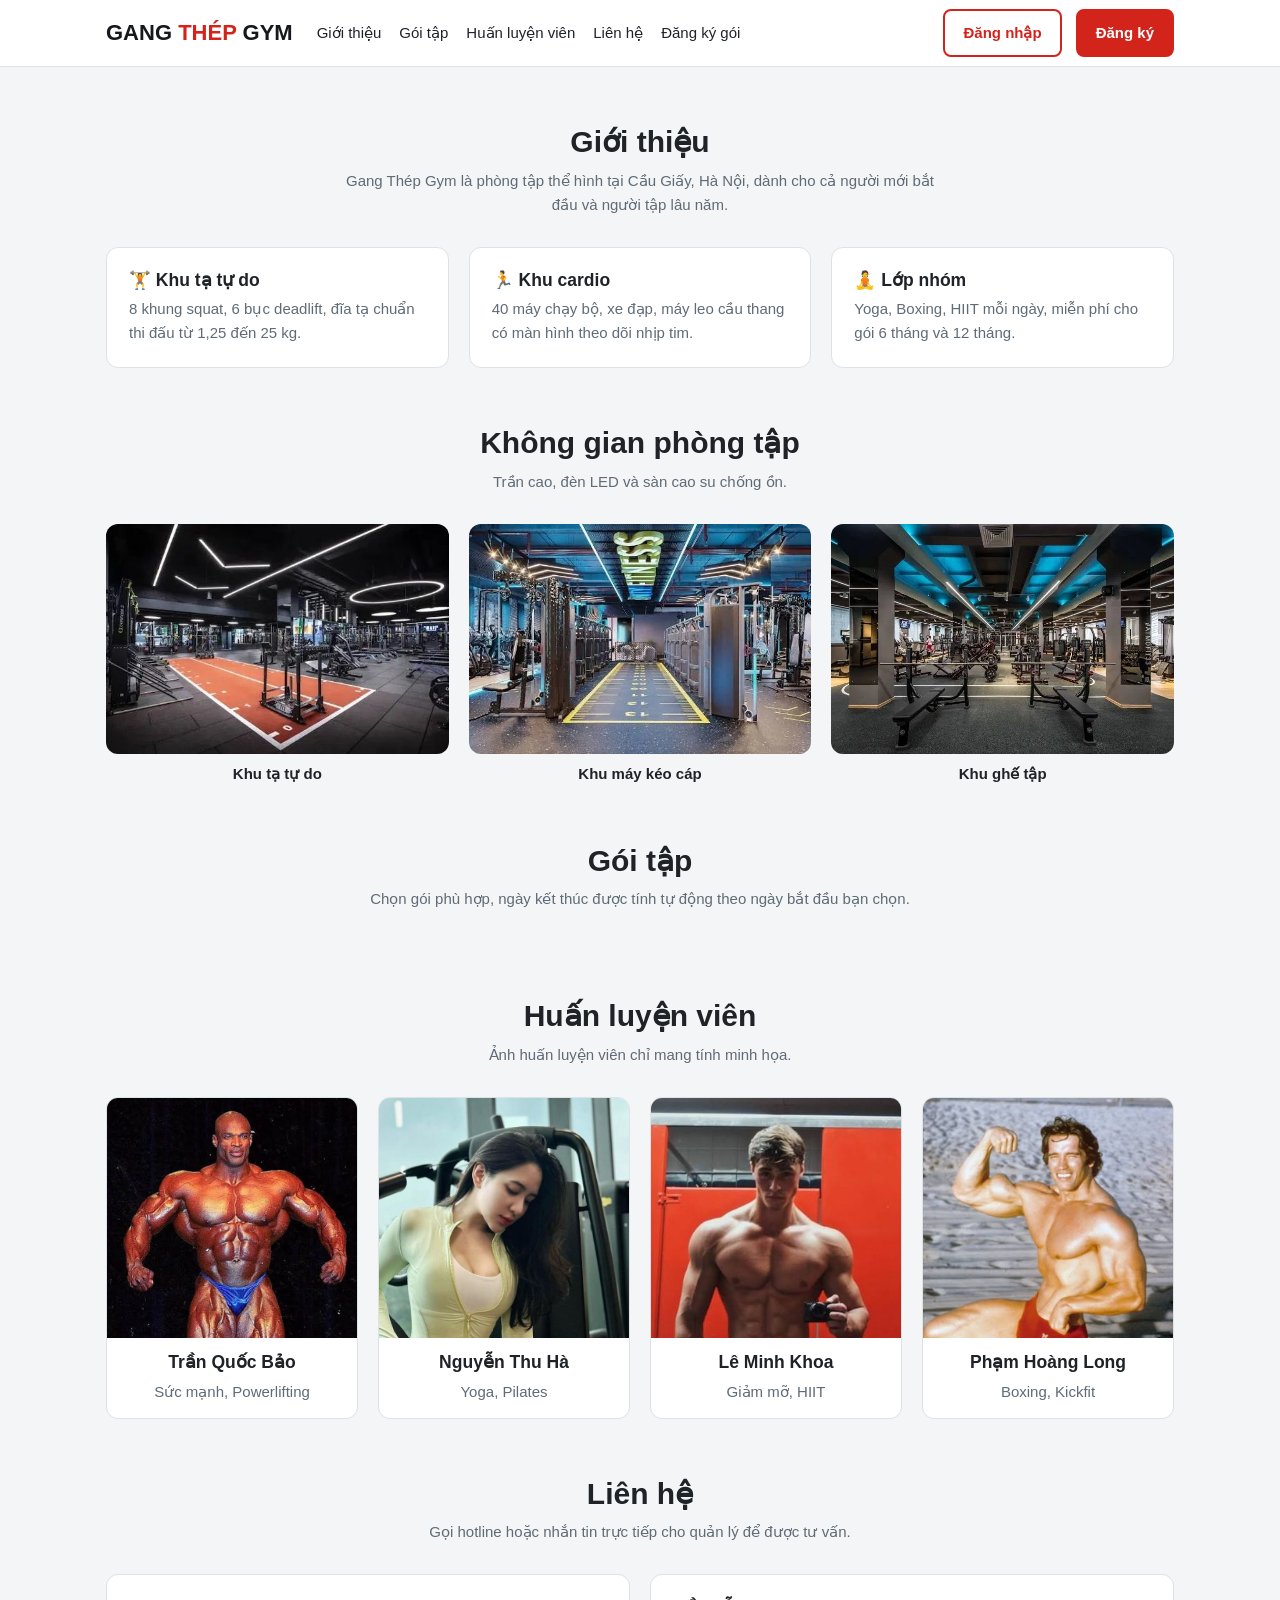
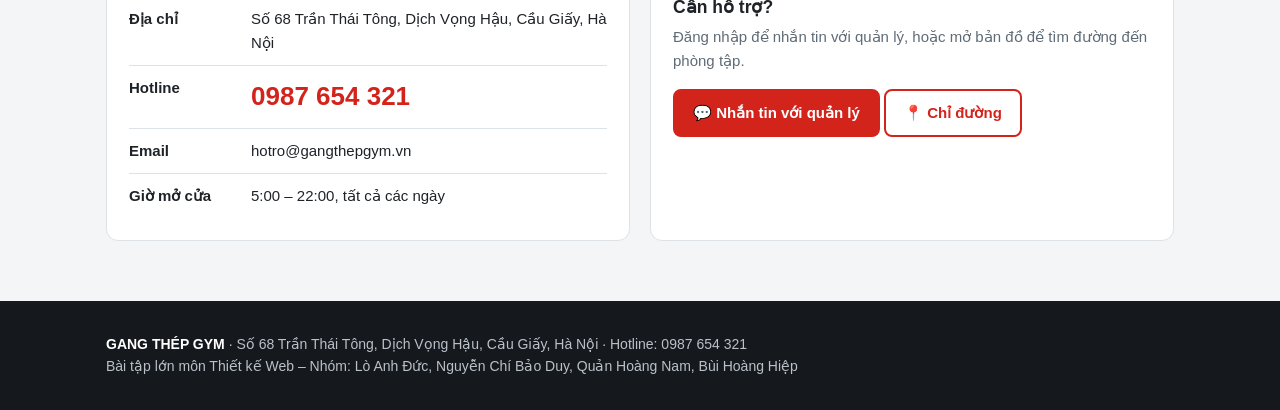
==== commit b5d81144: "Update index.html" ====
--- a/index.html
+++ b/index.html
@@ -92,7 +92,7 @@
     </div>
   </footer>
 
-  <script src="js/common.js"></script>
-  <script src="js/trang-chu.js"></script>
+  <script src="js/anhduc/common.js"></script>
+  <script src="js/anhduc/trang-chu.js"></script>
 </body>
 </html>
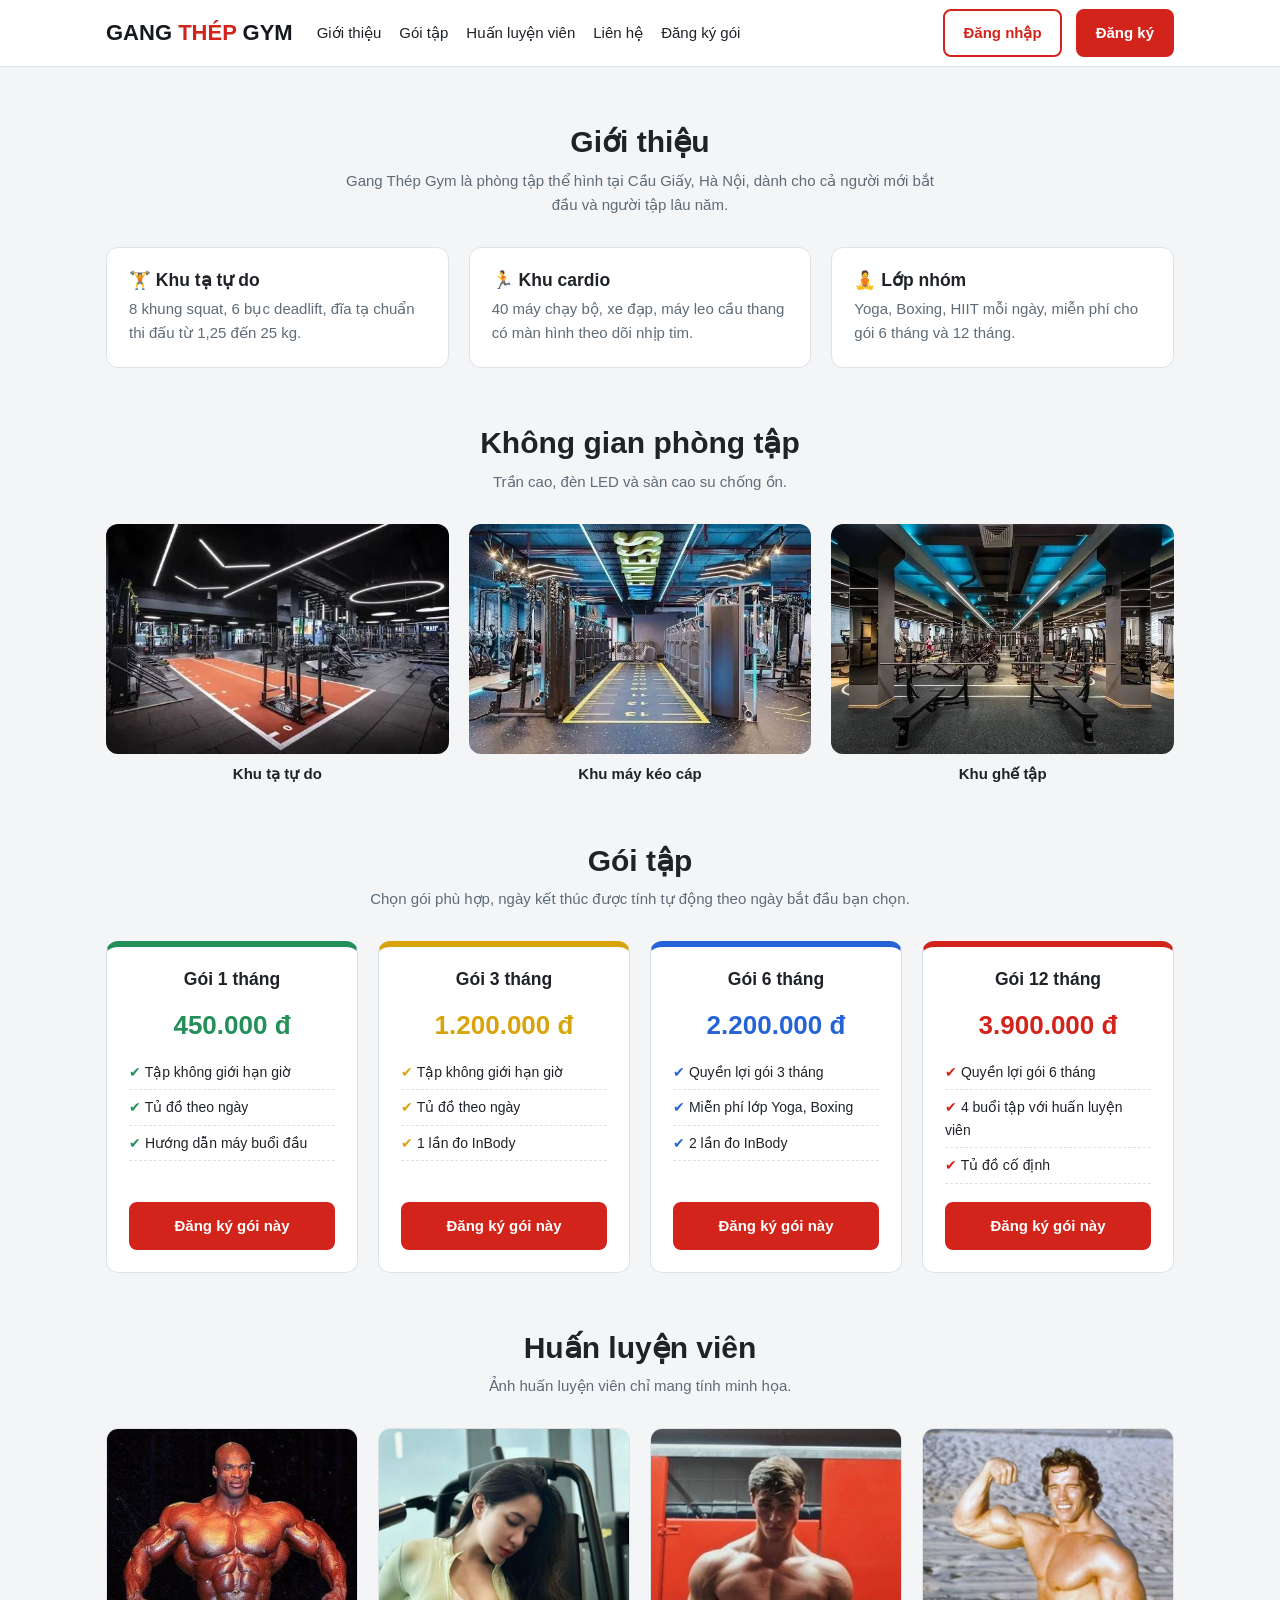
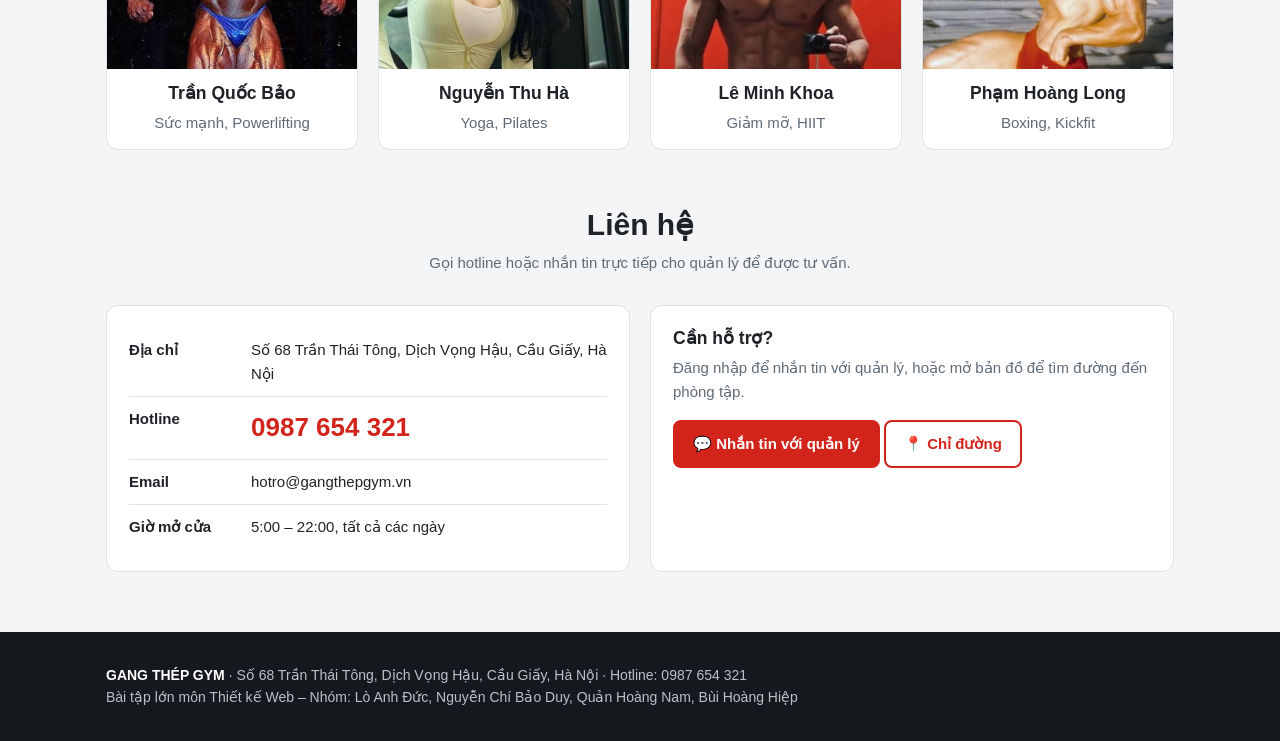
==== commit 6bc6ca13: "Update index.html" ====
--- a/index.html
+++ b/index.html
@@ -93,6 +93,6 @@
   </footer>
 
   <script src="js/anhduc/common.js"></script>
-  <script src="js/anhduc/trang-chu.js"></script>
+  <script src="js/duy/trang-chu.js"></script>
 </body>
 </html>
